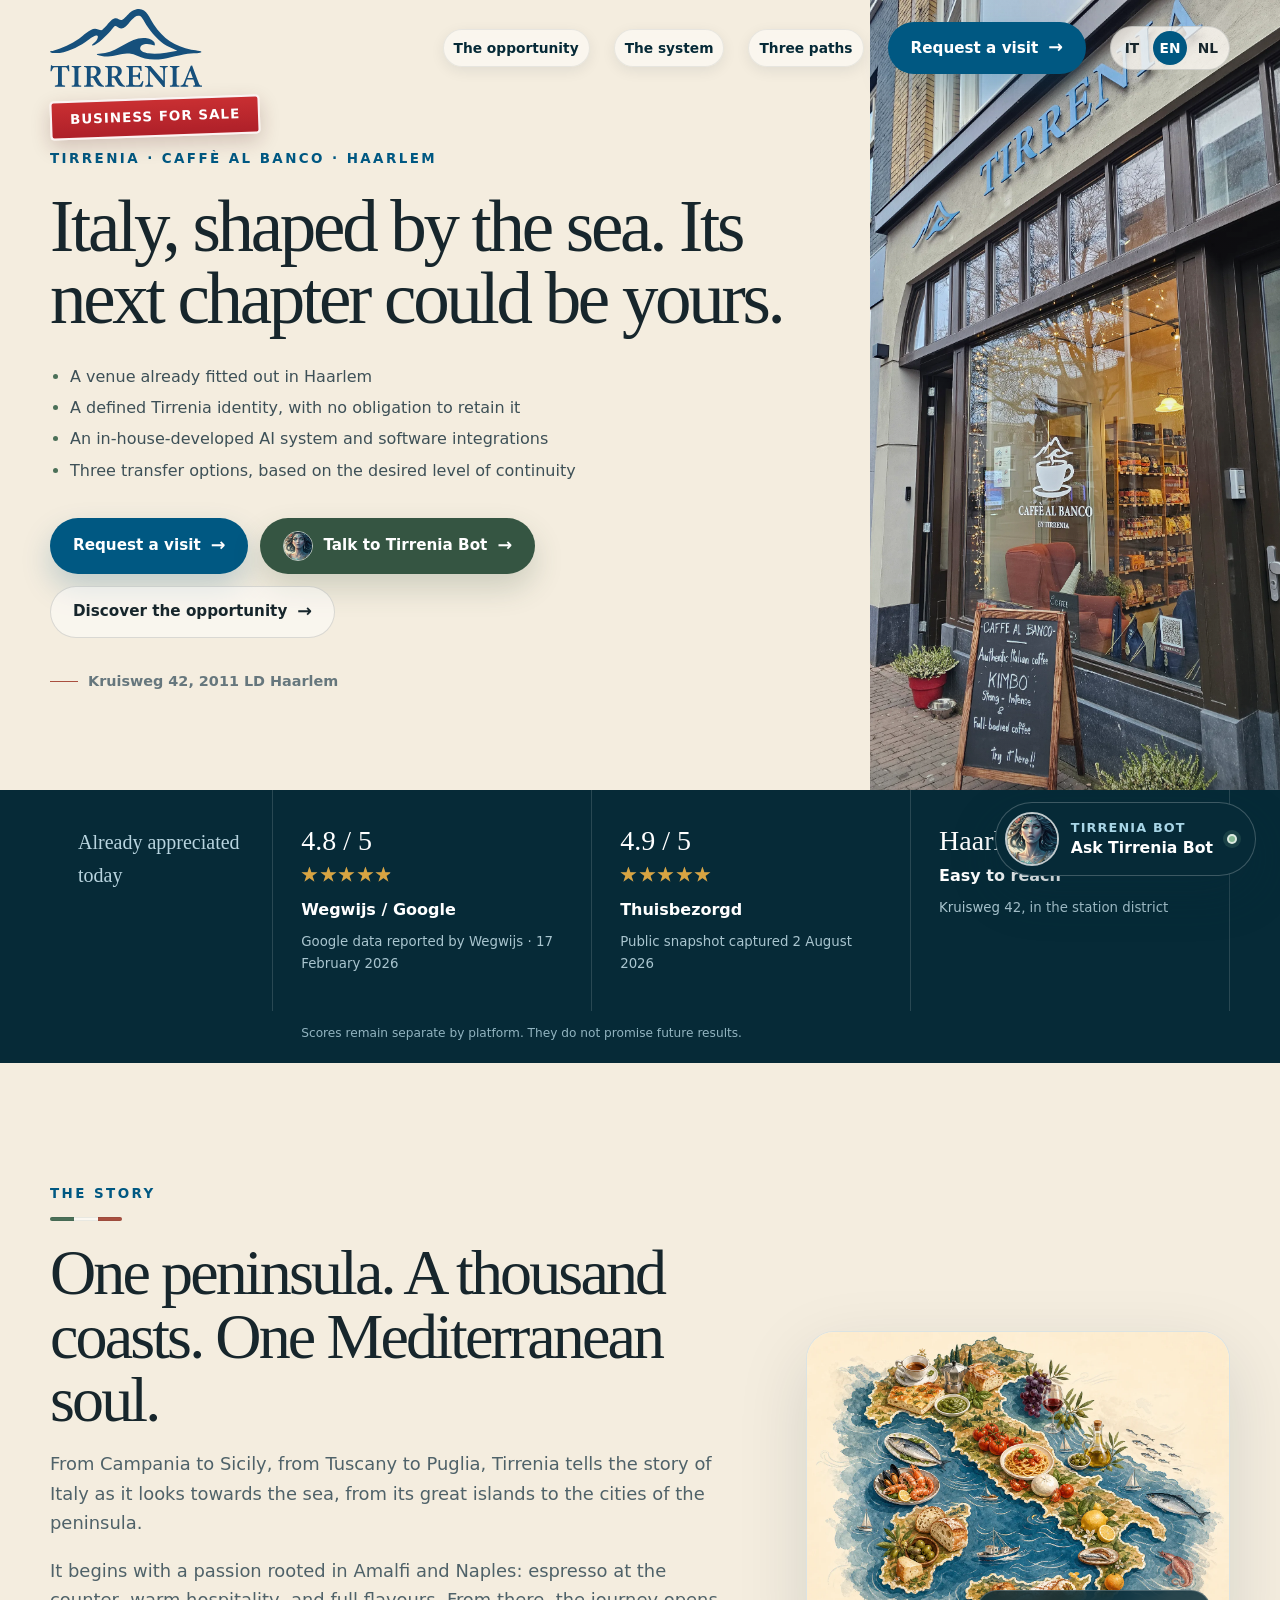
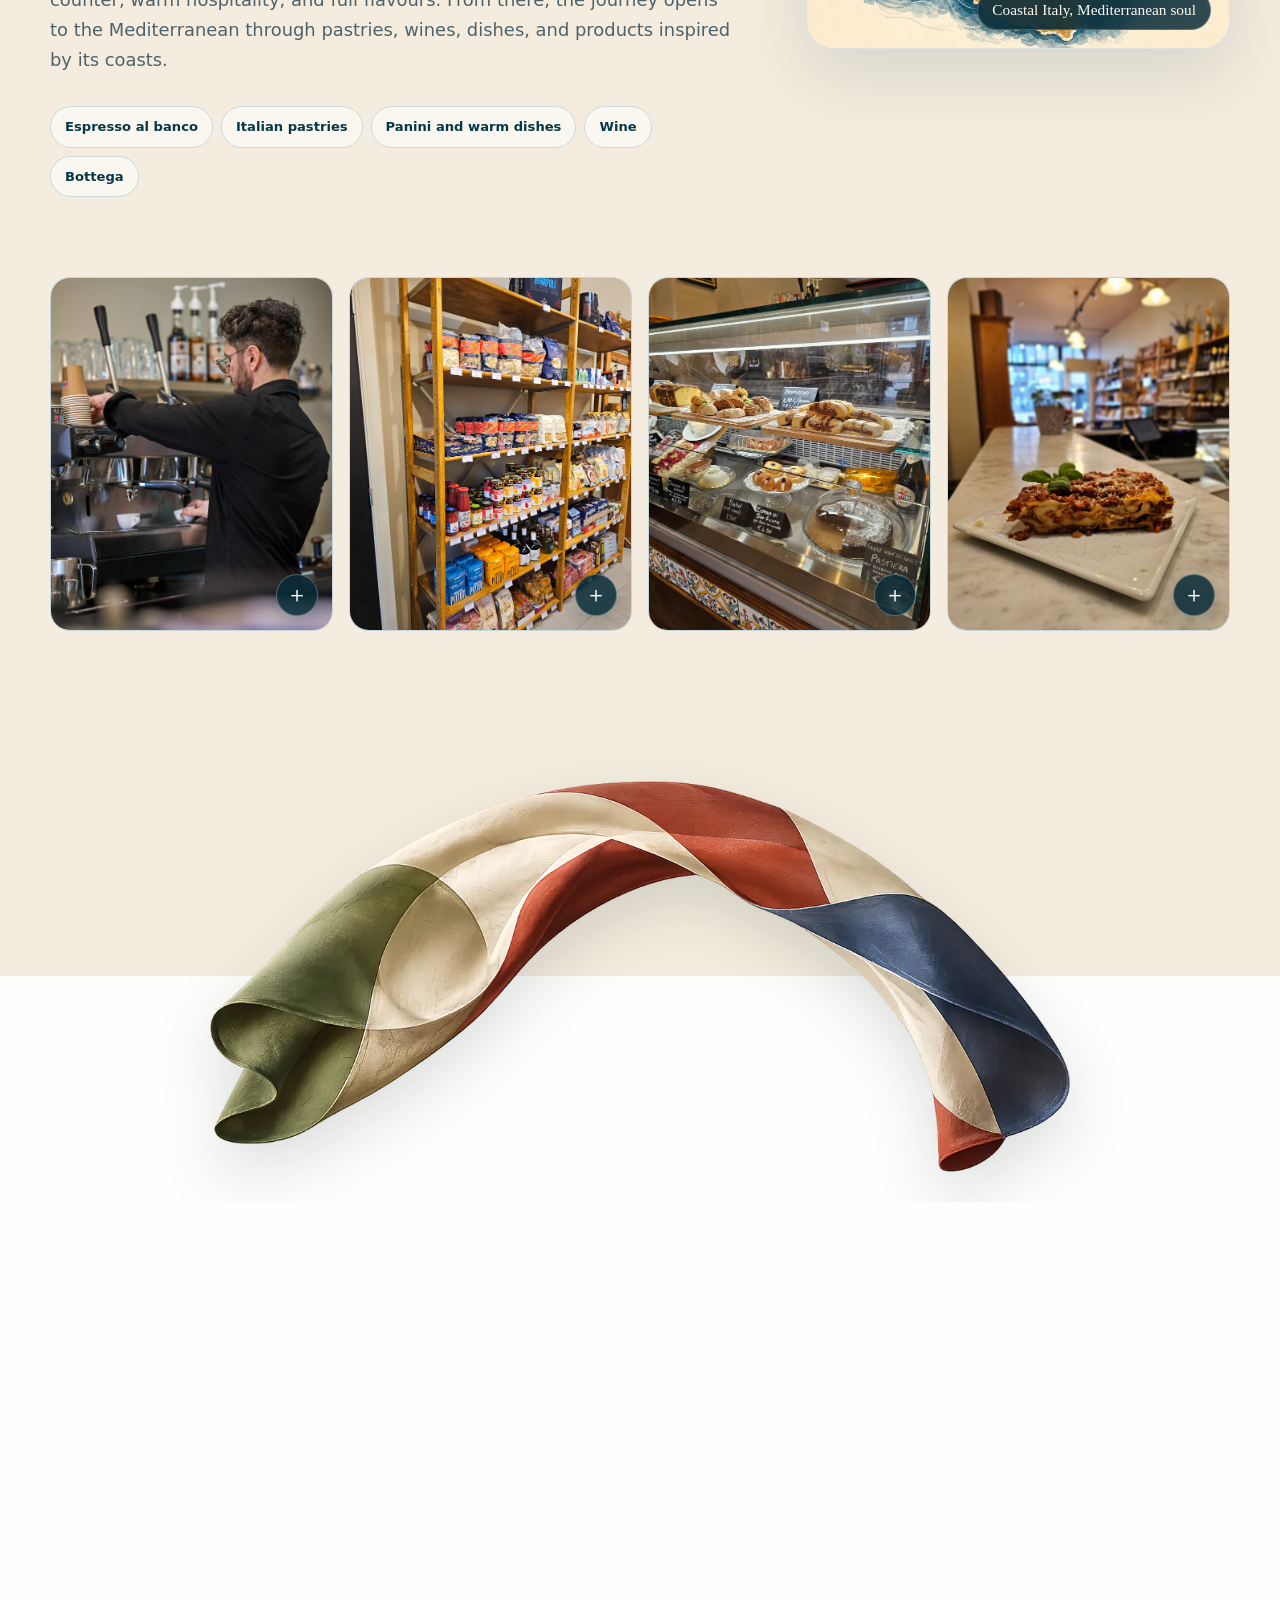
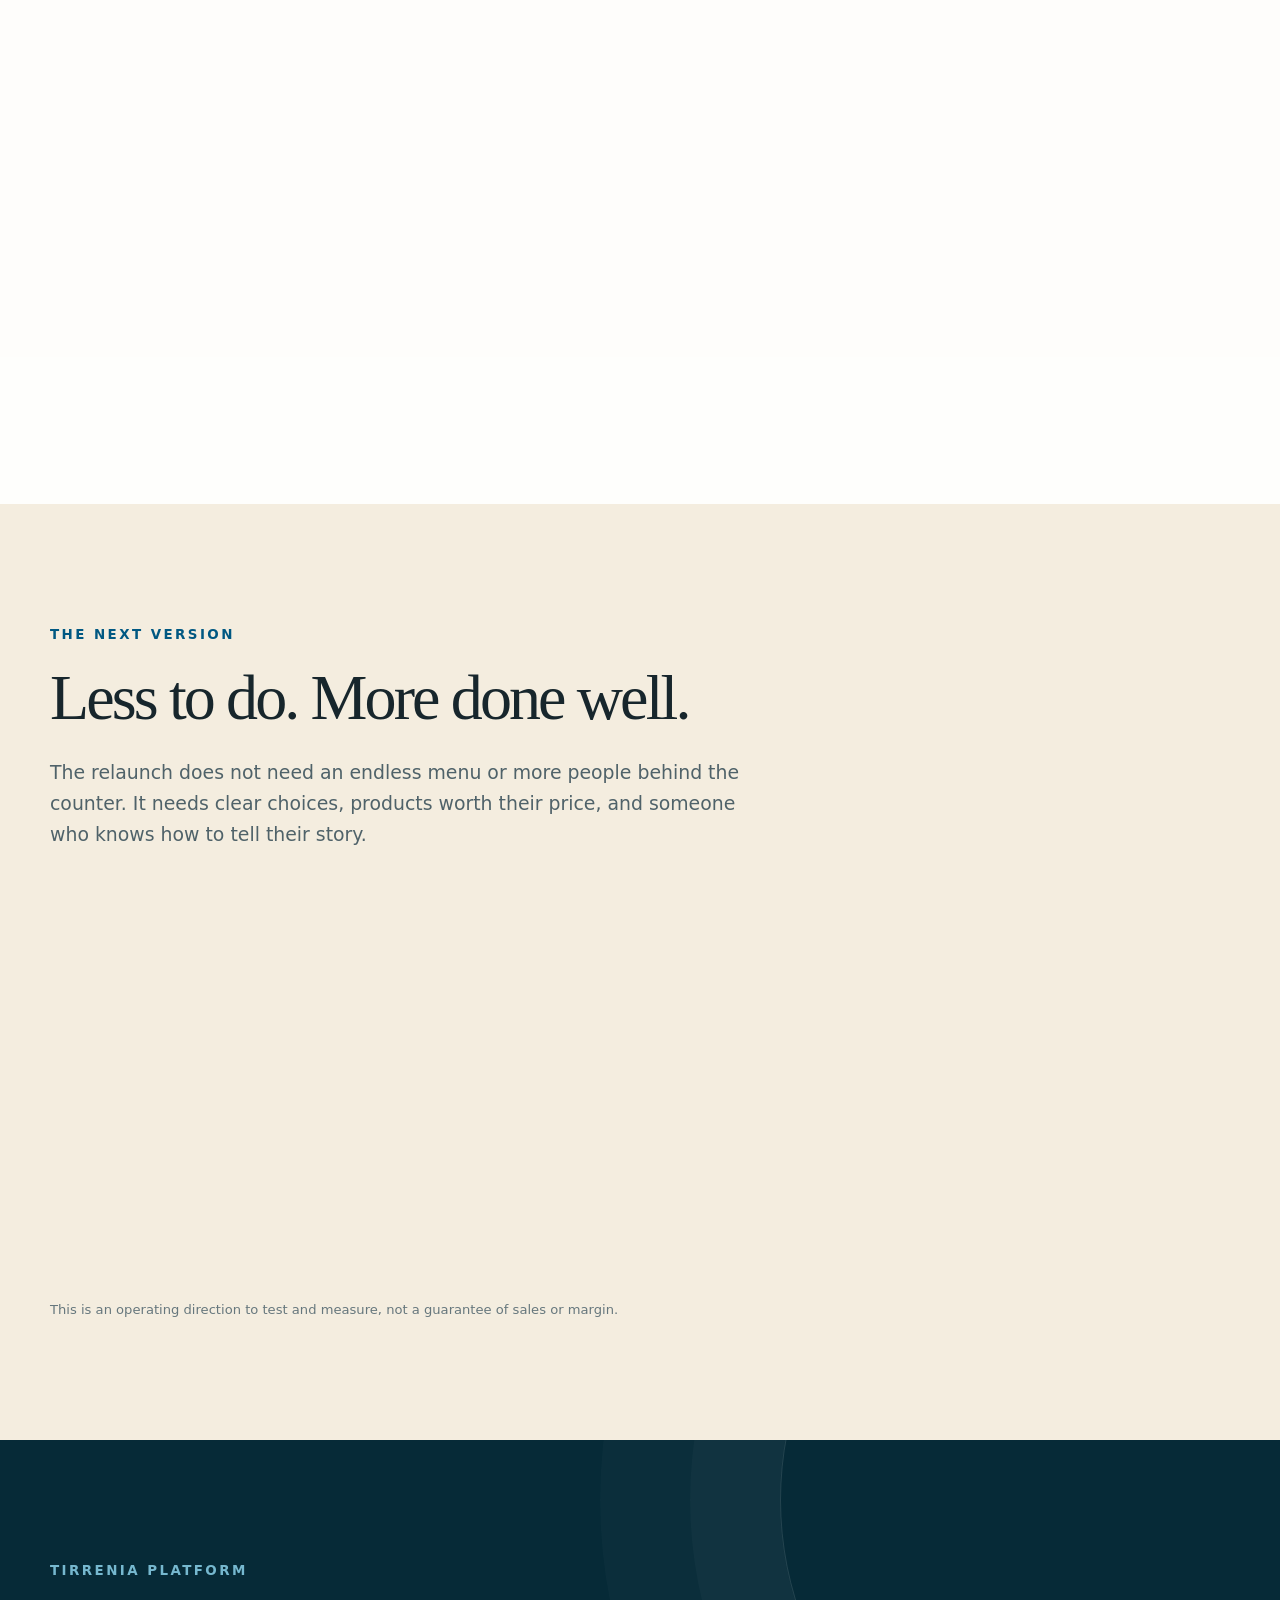
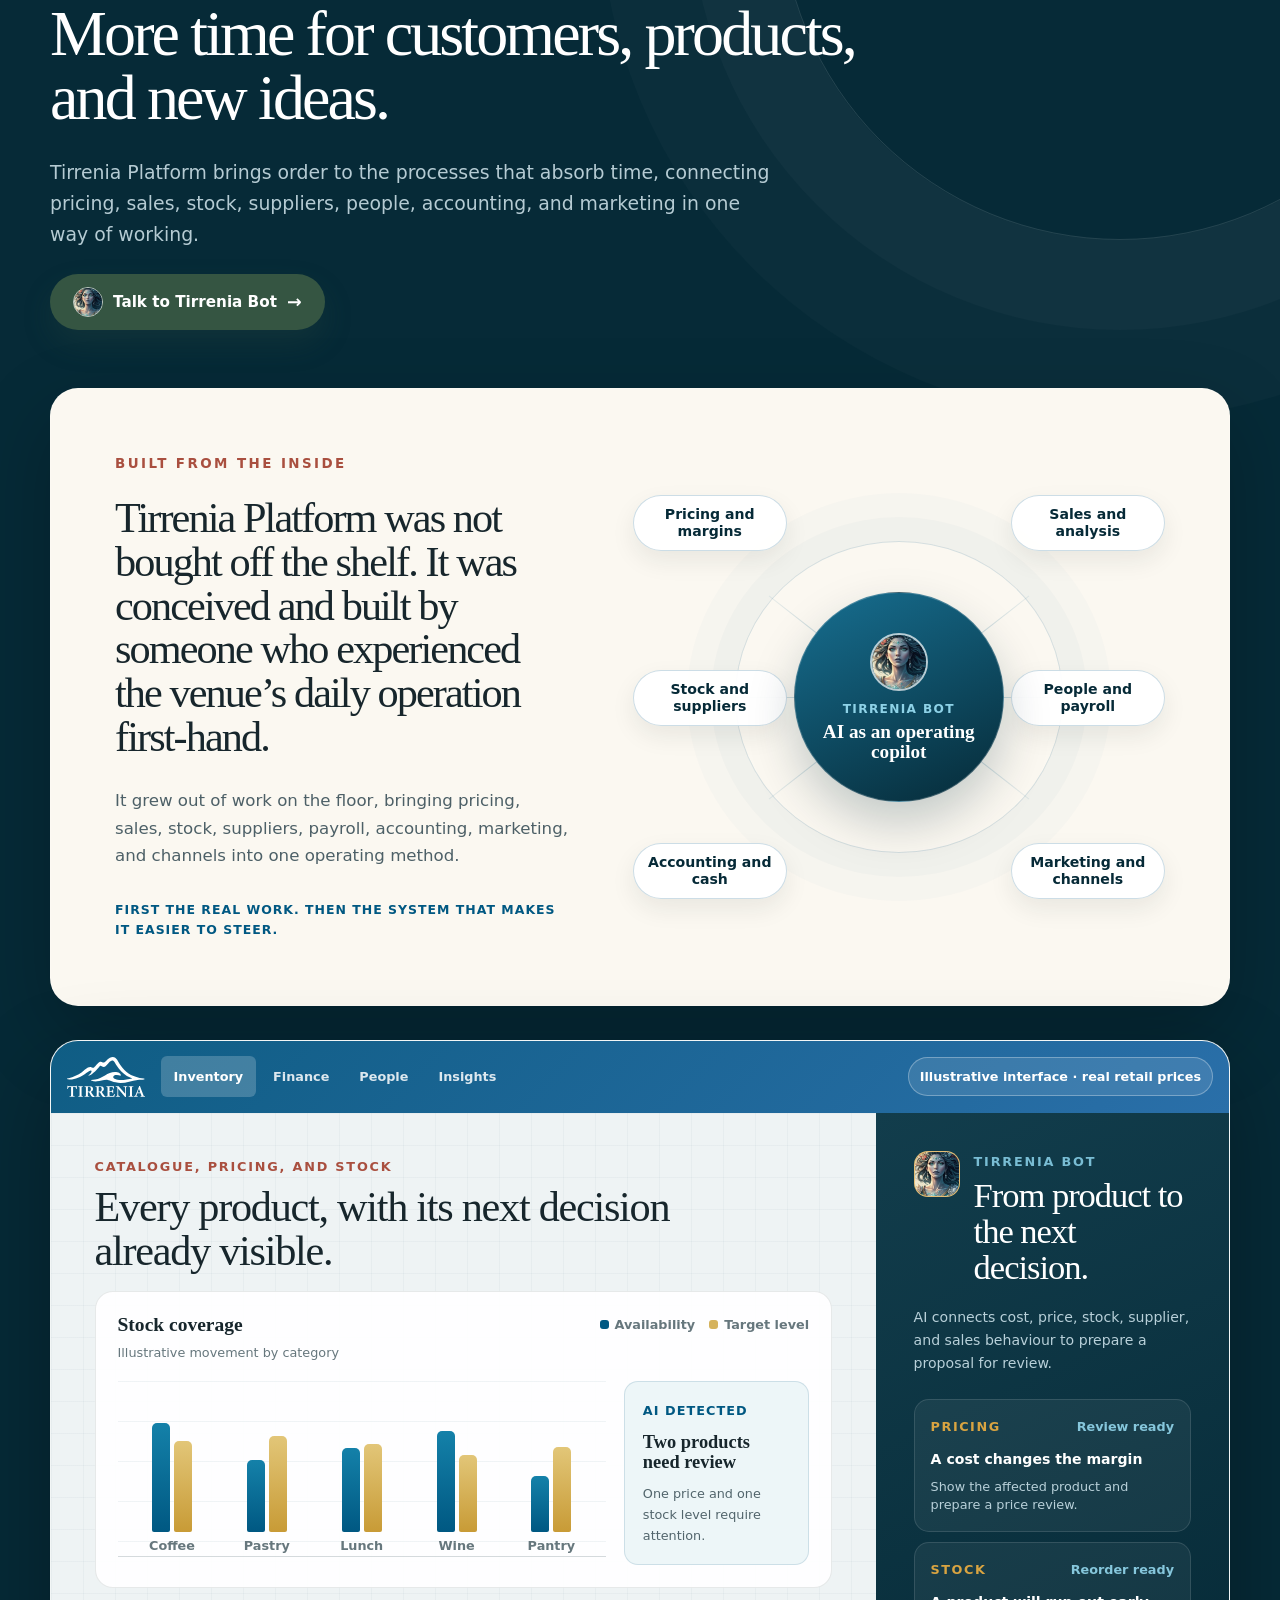
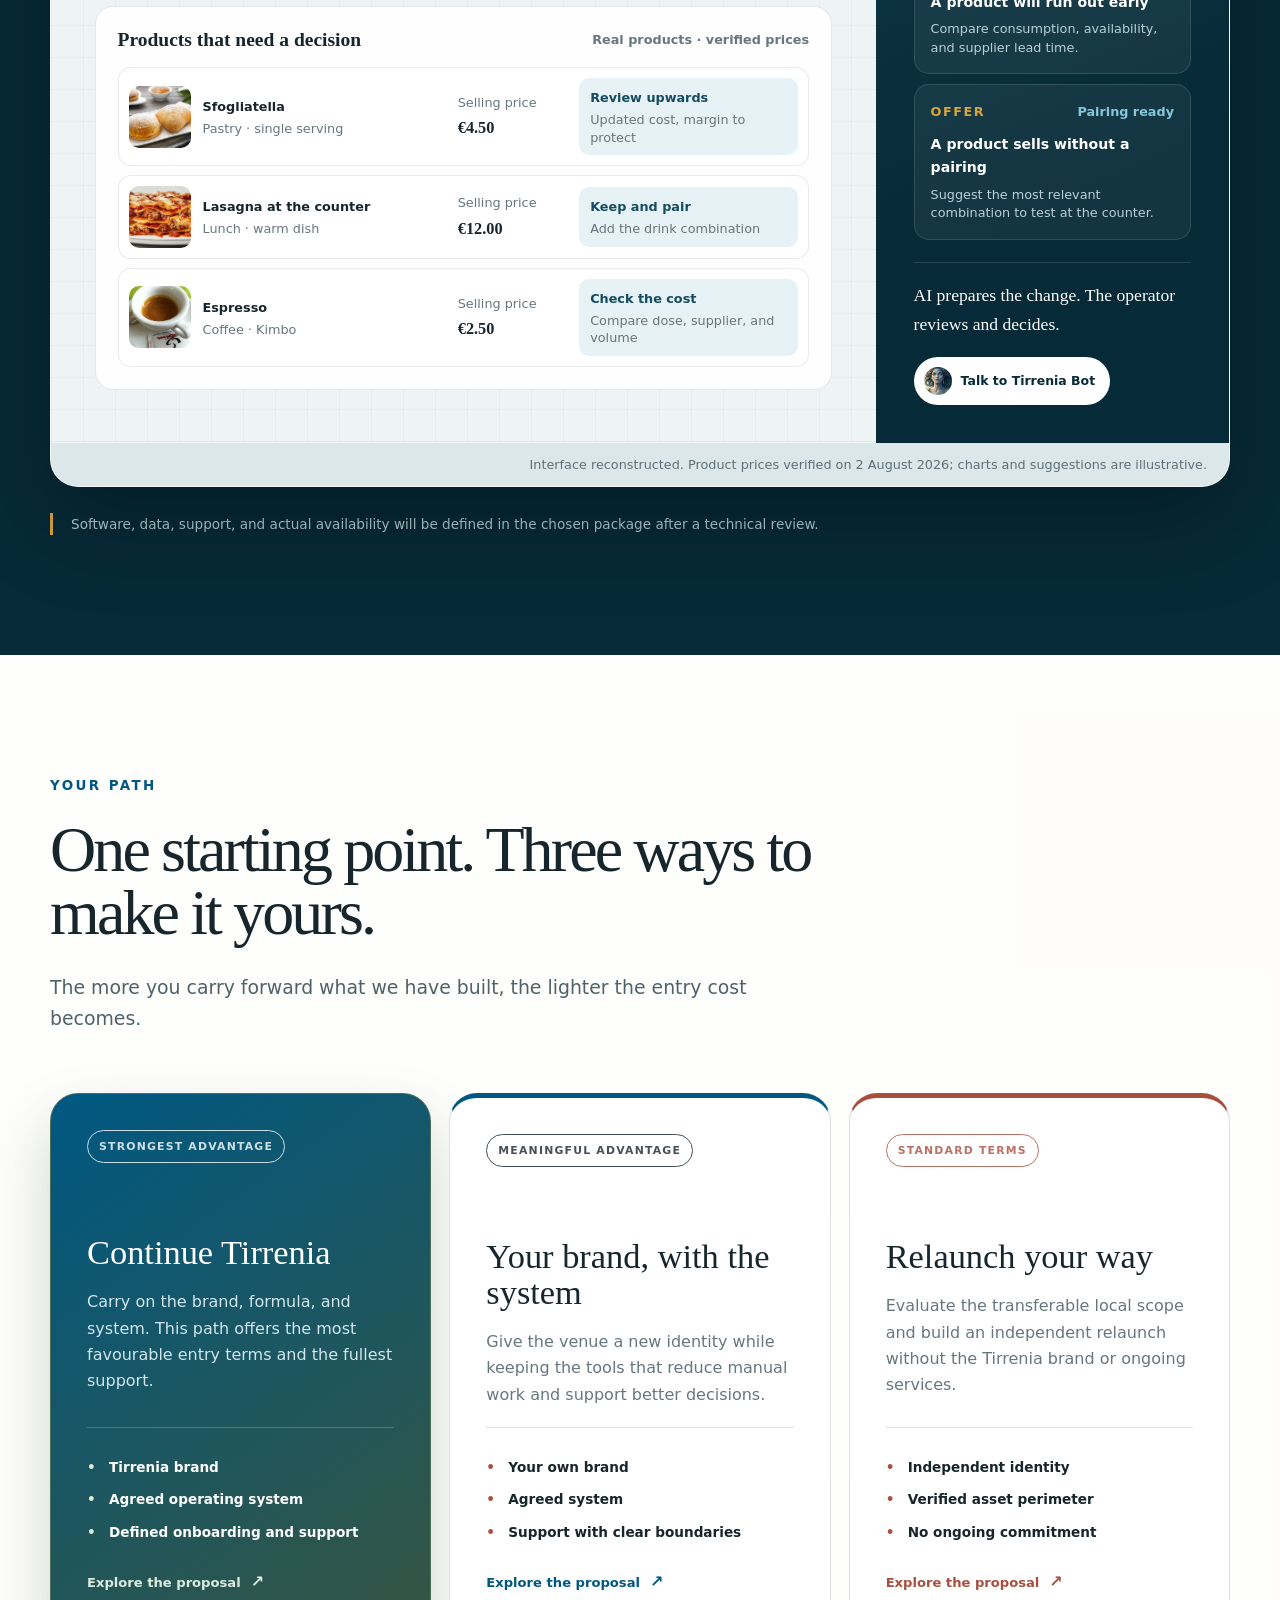
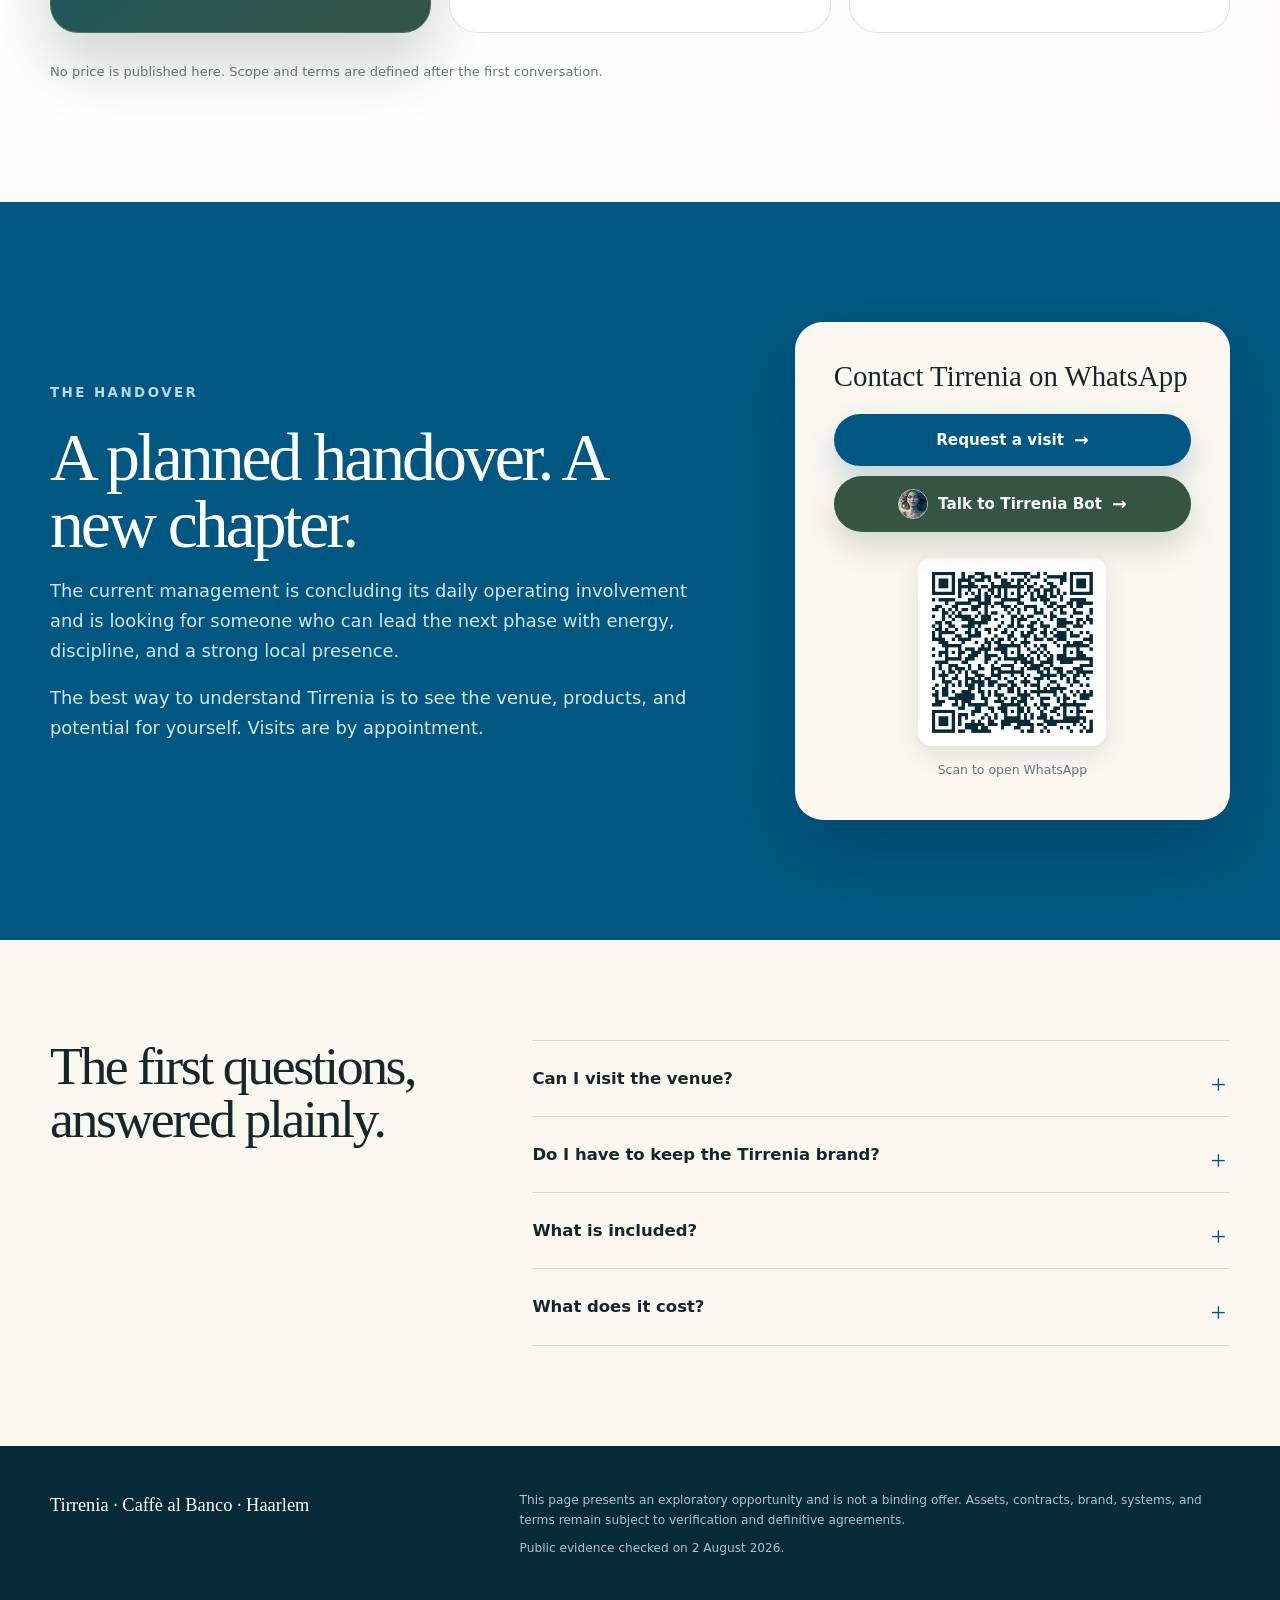
==== en/index.html @ 577c84ce "Publish Tirrenia Next" ====
<!DOCTYPE html>
<html lang="en" data-preview-mode="release" data-content-revision="2026-08-02.30">
  <head>
    <meta charset="utf-8">
    <meta name="viewport" content="width=device-width, initial-scale=1">
    <meta name="robots" content="noindex, nofollow, noarchive, nosnippet">
    <meta name="referrer" content="no-referrer">
    <meta name="theme-color" content="#f4eddf">
    <title>Tirrenia Haarlem | The next chapter</title>
    <meta name="description" content="A real Italian venue, a distinctive concept, and three ways to write Tirrenia’s next chapter in Haarlem.">
    <meta property="og:type" content="website">
    <meta property="og:title" content="Tirrenia Haarlem | The next chapter">
    <meta property="og:description" content="A real Italian venue, a distinctive concept, and three ways to write Tirrenia’s next chapter in Haarlem.">
    <meta property="og:url" content="https://next.tirrenia.eu/en/">
    <meta property="og:locale" content="en_GB">
    <link rel="canonical" href="https://next.tirrenia.eu/en/">
    <link rel="alternate" hreflang="it" href="https://next.tirrenia.eu/it/">
    <link rel="alternate" hreflang="en" href="https://next.tirrenia.eu/en/">
    <link rel="alternate" hreflang="nl" href="https://next.tirrenia.eu/nl/">
    <link rel="alternate" hreflang="x-default" href="https://next.tirrenia.eu/it/">
    <link rel="icon" href="/assets/favicon.svg" type="image/svg+xml">
    <link rel="stylesheet" href="/assets/styles.css">

  </head>
  <body>

    <a class="skip-link" href="#main-content">Skip to content</a>
    <header class="site-header">
      <div class="site-header__inner container">
        <a class="brand-link" href="/en/" aria-label="Tirrenia, Caffè al Banco">
          <img src="/assets/logo-tirrenia.svg" alt="Tirrenia" width="367" height="189">
        </a>
        <nav class="site-nav" aria-label="Tirrenia">
          <a href="#opportunity">The opportunity</a>
          <a href="#system">The system</a>
          <a href="#paths">Three paths</a>
          <a class="button button--primary" href="https://wa.me/31644164894?text=Hello%2C%20I%20saw%20Tirrenia%20Next.%20I%20would%20like%20to%20learn%20more%20and%20arrange%20a%20visit." target="_blank" rel="noopener noreferrer">Request a visit</a>
          <span class="language-switch" role="group" aria-label="Change language">
            <a href="/it/" lang="it" hreflang="it">IT</a><a href="/en/" lang="en" hreflang="en" aria-current="page">EN</a><a href="/nl/" lang="nl" hreflang="nl">NL</a>
          </span>
        </nav>
      </div>
    </header>
    <main id="main-content">

    <section id="opportunity" class="hero">
      <p class="hero-ribbon"><span>BUSINESS FOR SALE</span></p>
      <div class="hero__content">
        <div class="hero__copy" data-reveal>
          <p class="eyebrow">Tirrenia · Caffè al Banco · Haarlem</p>
          <h1>Italy, shaped by the sea. Its next chapter could be yours.</h1>
          <ul class="hero__points">
            <li>A venue already fitted out in Haarlem</li><li>A defined Tirrenia identity, with no obligation to retain it</li><li>An in-house-developed AI system and software integrations</li><li>Three transfer options, based on the desired level of continuity</li>
          </ul>
          <div class="hero__actions">
            <a class="button button--primary" href="https://wa.me/31644164894?text=Hello%2C%20I%20saw%20Tirrenia%20Next.%20I%20would%20like%20to%20learn%20more%20and%20arrange%20a%20visit." target="_blank" rel="noopener noreferrer">Request a visit</a>
            <button type="button" class="button button--bot" data-chat-open aria-haspopup="dialog" aria-controls="tirrenia-bot-dialog">
    <img src="/assets/tirrenia-bot-avatar.webp" alt="" width="32" height="32">
    <span>Talk to Tirrenia Bot</span>
  </button>
            <a class="button button--ghost" href="#story">Discover the opportunity</a>
          </div>
          <p class="hero__address">Kruisweg 42, 2011 LD Haarlem</p>
        </div>
      </div>
      <div class="hero__image">
        <img src="/assets/storefront.webp" alt="The real Tirrenia Caffè al Banco storefront in Haarlem" width="1350" height="1800" fetchpriority="high">
      </div>
    </section>

    <section class="proof" aria-label="Already appreciated today">
      <div class="proof__inner container">
        <div class="proof__label">Already appreciated today</div>

        <a class="proof-card" href="https://wegwijshaarlem.nl/cafes/tirrenia-caff-al-banco" target="_blank" rel="noopener noreferrer">
          <strong>4.8 / 5</strong>
          <div class="rating-stars" role="img" aria-label="Rating 4.8 out of 5" style="--rating-fill: 96%">
            <span class="rating-stars__base" aria-hidden="true">★★★★★</span>
            <span class="rating-stars__fill" aria-hidden="true">★★★★★</span>
          </div>
          <span>Wegwijs / Google</span>
          <small>Google data reported by Wegwijs · 17 February 2026</small>
        </a>
        <a class="proof-card" href="https://www.thuisbezorgd.nl/en/delivery/food/haarlem-oude-stad-2026" target="_blank" rel="noopener noreferrer">
          <strong>4.9 / 5</strong>
          <div class="rating-stars" role="img" aria-label="Rating 4.9 out of 5" style="--rating-fill: 98%">
            <span class="rating-stars__base" aria-hidden="true">★★★★★</span>
            <span class="rating-stars__fill" aria-hidden="true">★★★★★</span>
          </div>
          <span>Thuisbezorgd</span>
          <small>Public snapshot captured 2 August 2026</small>
        </a>
        <a class="proof-card" href="https://www.google.com/maps/search/?api=1&amp;query=Kruisweg+42%2C+2011+LD+Haarlem" target="_blank" rel="noopener noreferrer">
          <strong>Haarlem Station</strong>

          <span>Easy to reach</span>
          <small>Kruisweg 42, in the station district</small>
        </a>
        <p class="proof__disclaimer">Scores remain separate by platform. They do not promise future results.</p>
      </div>
    </section>

    <section id="story" class="section section--cream">
      <div class="container">
        <div class="identity__top">
          <div class="identity__copy" data-reveal>
            <p class="eyebrow">The story</p>
            <h2 class="section-title">One peninsula. A thousand coasts. One Mediterranean soul.</h2>
            <p>From Campania to Sicily, from Tuscany to Puglia, Tirrenia tells the story of Italy as it looks towards the sea, from its great islands to the cities of the peninsula.</p><p>It begins with a passion rooted in Amalfi and Naples: espresso at the counter, warm hospitality, and full flavours. From there, the journey opens to the Mediterranean through pastries, wines, dishes, and products inspired by its coasts.</p>
            <ul class="tag-list"><li>Espresso al banco</li><li>Italian pastries</li><li>Panini and warm dishes</li><li>Wine</li><li>Bottega</li></ul>
          </div>
          <figure class="italy-art" data-reveal>
            <img src="/assets/italy-coastal-products.webp" alt="Illustration of the Italian peninsula and islands with regional products arranged along the coasts" loading="lazy" width="1448" height="1086">
            <figcaption class="italy-art__label">Coastal Italy, Mediterranean soul</figcaption>
          </figure>
        </div>
        <section class="story-carousel" data-carousel aria-label="Real Tirrenia imagery" data-reveal>
          <div class="story-carousel__viewport" data-carousel-viewport tabindex="0">
            <div class="story-carousel__track" style="--slide-count: 4">
        <figure class="story-carousel__slide" data-carousel-slide role="group" aria-roledescription="slide" aria-label="1 / 4">
          <button class="story-carousel__open" type="button" data-carousel-open data-carousel-index="0" aria-label="Enlarge photo: Espresso being prepared at Tirrenia’s coffee machine">
            <img src="/assets/barista.webp" alt="Espresso being prepared at Tirrenia’s coffee machine" loading="lazy" width="1050" height="1400">
            <span class="story-carousel__zoom" aria-hidden="true">＋</span>
          </button>
        </figure>
        <figure class="story-carousel__slide" data-carousel-slide role="group" aria-roledescription="slide" aria-label="2 / 4">
          <button class="story-carousel__open" type="button" data-carousel-open data-carousel-index="1" aria-label="Enlarge photo: The real Tirrenia shop shelves filled with Italian products">
            <img src="/assets/shelves.webp" alt="The real Tirrenia shop shelves filled with Italian products" loading="lazy" width="1050" height="1400">
            <span class="story-carousel__zoom" aria-hidden="true">＋</span>
          </button>
        </figure>
        <figure class="story-carousel__slide" data-carousel-slide role="group" aria-roledescription="slide" aria-label="3 / 4">
          <button class="story-carousel__open" type="button" data-carousel-open data-carousel-index="2" aria-label="Enlarge photo: The real Italian pastry counter at Tirrenia">
            <img src="/assets/pastries.webp" alt="The real Italian pastry counter at Tirrenia" loading="lazy" width="1050" height="1400">
            <span class="story-carousel__zoom" aria-hidden="true">＋</span>
          </button>
        </figure>
        <figure class="story-carousel__slide" data-carousel-slide role="group" aria-roledescription="slide" aria-label="4 / 4">
          <button class="story-carousel__open" type="button" data-carousel-open data-carousel-index="3" aria-label="Enlarge photo: A real portion of lasagna served at Tirrenia">
            <img src="/assets/lasagna.webp" alt="A real portion of lasagna served at Tirrenia" loading="lazy" width="1050" height="1400">
            <span class="story-carousel__zoom" aria-hidden="true">＋</span>
          </button>
        </figure></div>
          </div>
          <div class="story-carousel__controls" data-carousel-controls hidden>
            <button class="story-carousel__arrow" type="button" data-carousel-previous aria-label="Previous photo">
              <span aria-hidden="true">←</span>
            </button>
            <div class="story-carousel__dots">
        <button class="story-carousel__dot" type="button" data-carousel-dot data-carousel-index="0" aria-label="Espresso being prepared at Tirrenia’s coffee machine" aria-current="true"></button>
        <button class="story-carousel__dot" type="button" data-carousel-dot data-carousel-index="1" aria-label="The real Tirrenia shop shelves filled with Italian products"></button>
        <button class="story-carousel__dot" type="button" data-carousel-dot data-carousel-index="2" aria-label="The real Italian pastry counter at Tirrenia"></button>
        <button class="story-carousel__dot" type="button" data-carousel-dot data-carousel-index="3" aria-label="A real portion of lasagna served at Tirrenia"></button></div>
            <button class="story-carousel__arrow" type="button" data-carousel-next aria-label="Next photo">
              <span aria-hidden="true">→</span>
            </button>
          </div>
          <p class="visually-hidden" data-carousel-status aria-live="polite">1 / 4</p>
          <dialog class="photo-lightbox" data-photo-dialog aria-labelledby="photo-lightbox-title">
            <div class="photo-lightbox__panel">
              <h2 class="visually-hidden" id="photo-lightbox-title">Real Tirrenia imagery</h2>
              <button class="photo-lightbox__close" type="button" data-photo-close aria-label="Close photo">
                <span aria-hidden="true">×</span>
              </button>
              <figure class="photo-lightbox__figure">
                <img data-photo-image src="/assets/barista.webp" alt="Espresso being prepared at Tirrenia’s coffee machine">
                <figcaption data-photo-caption>Espresso being prepared at Tirrenia’s coffee machine</figcaption>
              </figure>
              <div class="photo-lightbox__navigation">
                <button type="button" data-photo-previous aria-label="Previous photo">
                  <span aria-hidden="true">←</span>
                </button>
                <p data-photo-status aria-live="polite">1 / 4</p>
                <button type="button" data-photo-next aria-label="Next photo">
                  <span aria-hidden="true">→</span>
                </button>
              </div>
            </div>
          </dialog>
        </section>
      </div>
    </section>
    <figure class="cultural-bridge" data-reveal>
      <img src="/assets/italy-netherlands-ribbon.webp" alt="Fabric ribbon weaving Italian and Dutch colours into a bridge" loading="lazy" width="1200" height="528">
    </figure>

    <section id="ready" class="section section--white">
      <div class="ready-grid container">
        <div data-reveal>
          <p class="eyebrow">The starting point</p>
          <h2 class="section-title">You are not starting with an empty room.</h2>
          <p class="section-intro">The venue is already functional and organised. It has an identity, an offer, digital channels, supplier knowledge, and an operating foundation. What it needs is a fresh eye and a few focused improvements.</p>
          <ul class="fact-list"><li>A visible and distinctive concept</li><li>An existing fitted venue in Haarlem</li><li>Products, menu, and sales channels already in place</li><li>Operating know-how within an agreed transfer scope</li></ul>
        </div>
        <aside class="profile-panel" aria-labelledby="profile-title" data-reveal>
          <h3 id="profile-title">It could be the right project for</h3>

        <article class="profile-card">
          <h4>Someone who wants to be present</h4>
          <p>A person who enjoys the counter, knows the customers, and wants to build their own project every day.</p>
        </article>
        <article class="profile-card">
          <h4>An experienced hospitality company</h4>
          <p>A business looking for a distinctive Italian concept, an existing location, and a base it can develop.</p>
        </article>
          <p class="caveat">The final scope of the premises, assets, contracts, brand, and systems will be confirmed before any agreement.</p>
        </aside>
      </div>
    </section>

    <section id="growth" class="section section--cream">
      <div class="container">
        <p class="eyebrow">The next version</p>
        <h2 class="section-title">Less to do. More done well.</h2>
        <p class="section-intro">The relaunch does not need an endless menu or more people behind the counter. It needs clear choices, products worth their price, and someone who knows how to tell their story.</p>
        <div class="lever-grid">
        <article class="lever-card" data-reveal>
          <span class="lever-card__number">01</span>
          <h3>Prepare better</h3>
          <p>A tighter menu, batch preparation where quality allows, and generous dishes that earn their price.</p>
        </article>
        <article class="lever-card" data-reveal>
          <span class="lever-card__number">02</span>
          <h3>Sell with purpose</h3>
          <p>Explain the product, offer a good alternative, and suggest a pairing or dessert when it genuinely fits.</p>
        </article>
        <article class="lever-card" data-reveal>
          <span class="lever-card__number">03</span>
          <h3>Open when it matters</h3>
          <p>Focus hours and people on the moments that create value, without creating needless work.</p>
        </article></div>
        <p class="section-note">This is an operating direction to test and measure, not a guarantee of sales or margin.</p>
      </div>
    </section>

    <section id="system" class="section system-section">
      <div class="container">
        <div data-reveal>
          <p class="eyebrow">Tirrenia Platform</p>
          <h2 class="section-title">More time for customers, products, and new ideas.</h2>
          <p class="section-intro">Tirrenia Platform brings order to the processes that absorb time, connecting pricing, sales, stock, suppliers, people, accounting, and marketing in one way of working.</p>
          <div class="system-section__chat"><button type="button" class="button button--bot" data-chat-open aria-haspopup="dialog" aria-controls="tirrenia-bot-dialog">
    <img src="/assets/tirrenia-bot-avatar.webp" alt="" width="32" height="32">
    <span>Talk to Tirrenia Bot</span>
  </button></div>
        </div>
        <div class="creator-story" data-reveal>
          <div class="creator-story__copy">
            <div class="creator-story__text">
              <p class="eyebrow">Built from the inside</p>
              <blockquote>Tirrenia Platform was not bought off the shelf. It was conceived and built by someone who experienced the venue’s daily operation first-hand.</blockquote>
              <p>It grew out of work on the floor, bringing pricing, sales, stock, suppliers, payroll, accounting, marketing, and channels into one operating method.</p>
              <small>First the real work. Then the system that makes it easier to steer.</small>
            </div>
            <div class="creator-ecosystem" data-creator-ecosystem role="group" aria-label="Tirrenia Bot connects six operating areas of the platform from the centre">
              <div class="creator-ecosystem__orbit" aria-hidden="true"><i class="creator-ecosystem__spoke creator-ecosystem__spoke--1"></i><i class="creator-ecosystem__spoke creator-ecosystem__spoke--2"></i><i class="creator-ecosystem__spoke creator-ecosystem__spoke--3"></i><i class="creator-ecosystem__spoke creator-ecosystem__spoke--4"></i><i class="creator-ecosystem__spoke creator-ecosystem__spoke--5"></i><i class="creator-ecosystem__spoke creator-ecosystem__spoke--6"></i></div>
              <button type="button" class="creator-ecosystem__centre" data-chat-open aria-haspopup="dialog" aria-controls="tirrenia-bot-dialog" aria-label="Talk to Tirrenia Bot">
                <img src="/assets/tirrenia-bot-avatar.webp" alt="" width="68" height="68">
                <small>Tirrenia Bot</small>
                <strong>AI as an operating copilot</strong>
              </button>

        <span class="creator-ecosystem__node creator-ecosystem__node--1" data-creator-ecosystem-node>
          Pricing and margins
        </span>
        <span class="creator-ecosystem__node creator-ecosystem__node--2" data-creator-ecosystem-node>
          Sales and analysis
        </span>
        <span class="creator-ecosystem__node creator-ecosystem__node--3" data-creator-ecosystem-node>
          Stock and suppliers
        </span>
        <span class="creator-ecosystem__node creator-ecosystem__node--4" data-creator-ecosystem-node>
          People and payroll
        </span>
        <span class="creator-ecosystem__node creator-ecosystem__node--5" data-creator-ecosystem-node>
          Accounting and cash
        </span>
        <span class="creator-ecosystem__node creator-ecosystem__node--6" data-creator-ecosystem-node>
          Marketing and channels
        </span>
            </div>
          </div>
        </div>
        <div class="platform-mockup" data-platform-mockup data-reveal>
          <div class="platform-mockup__bar">
            <span class="platform-brand">
              <img src="/assets/logo-tirrenia.svg" alt="Tirrenia" width="144" height="64">
              <span class="visually-hidden">Tirrenia Platform</span>
            </span>
            <div class="platform-tabs" role="tablist" aria-label="Tirrenia Platform">

        <button
          class="platform-tab"
          id="platform-tab-inventory"
          type="button"
          role="tab"
          aria-selected="true"
          aria-controls="platform-panel-inventory"
          data-platform-tab="inventory"
        >Inventory</button>
        <button
          class="platform-tab"
          id="platform-tab-finance"
          type="button"
          role="tab"
          aria-selected="false"
          aria-controls="platform-panel-finance"
          data-platform-tab="finance" tabindex="-1"
        >Finance</button>
        <button
          class="platform-tab"
          id="platform-tab-people"
          type="button"
          role="tab"
          aria-selected="false"
          aria-controls="platform-panel-people"
          data-platform-tab="people" tabindex="-1"
        >People</button>
        <button
          class="platform-tab"
          id="platform-tab-insights"
          type="button"
          role="tab"
          aria-selected="false"
          aria-controls="platform-panel-insights"
          data-platform-tab="insights" tabindex="-1"
        >Insights</button>
            </div>
            <span class="platform-mockup__badge">Illustrative interface · real retail prices</span>
          </div>

        <div
          class="platform-mockup__body"
          id="platform-panel-inventory"
          role="tabpanel"
          aria-labelledby="platform-tab-inventory"
          data-platform-panel="inventory"
        >
          <section class="platform-workspace">
            <p class="platform-kicker">Catalogue, pricing, and stock</p>
            <h3>Every product, with its next decision already visible.</h3>

    <section class="platform-visual" data-platform-chart aria-label="Stock coverage">
      <div class="platform-visual__header">
        <div>
          <h4>Stock coverage</h4>
          <p>Illustrative movement by category</p>
        </div>
        <div class="platform-chart__legend" aria-hidden="true">
          <span><i class="platform-chart__key platform-chart__key--primary"></i>Availability</span>
          <span><i class="platform-chart__key platform-chart__key--compare"></i>Target level</span>
        </div>
      </div>
      <div class="platform-visual__body">
        <div class="platform-chart" role="img" aria-label="Illustrative chart comparing stock availability with target levels">

        <div class="platform-chart__group">
          <div class="platform-chart__pair" aria-hidden="true">
            <span class="platform-chart__bar platform-chart__bar--primary" style="--bar-height: 82%"></span>
            <span class="platform-chart__bar platform-chart__bar--compare" style="--bar-height: 68%"></span>
          </div>
          <small>Coffee</small>
        </div>
        <div class="platform-chart__group">
          <div class="platform-chart__pair" aria-hidden="true">
            <span class="platform-chart__bar platform-chart__bar--primary" style="--bar-height: 54%"></span>
            <span class="platform-chart__bar platform-chart__bar--compare" style="--bar-height: 72%"></span>
          </div>
          <small>Pastry</small>
        </div>
        <div class="platform-chart__group">
          <div class="platform-chart__pair" aria-hidden="true">
            <span class="platform-chart__bar platform-chart__bar--primary" style="--bar-height: 63%"></span>
            <span class="platform-chart__bar platform-chart__bar--compare" style="--bar-height: 66%"></span>
          </div>
          <small>Lunch</small>
        </div>
        <div class="platform-chart__group">
          <div class="platform-chart__pair" aria-hidden="true">
            <span class="platform-chart__bar platform-chart__bar--primary" style="--bar-height: 76%"></span>
            <span class="platform-chart__bar platform-chart__bar--compare" style="--bar-height: 58%"></span>
          </div>
          <small>Wine</small>
        </div>
        <div class="platform-chart__group">
          <div class="platform-chart__pair" aria-hidden="true">
            <span class="platform-chart__bar platform-chart__bar--primary" style="--bar-height: 42%"></span>
            <span class="platform-chart__bar platform-chart__bar--compare" style="--bar-height: 64%"></span>
          </div>
          <small>Pantry</small>
        </div>
        </div>
        <aside class="platform-visual__insight" aria-label="AI detected: Two products need review">
          <small>AI detected</small>
          <strong>Two products need review</strong>
          <p>One price and one stock level require attention.</p>
        </aside>
      </div>
    </section>
    <section class="platform-products" aria-label="Products that need a decision">
      <div class="platform-products__header">
        <h4>Products that need a decision</h4>
        <span>Real products · verified prices</span>
      </div>
      <div class="platform-products__list">
        <article class="platform-product" data-platform-product>
          <img src="/assets/product-sfogliatella.webp" alt="Sfogliatella" loading="lazy" width="160" height="160">
          <div class="platform-product__identity">
            <strong>Sfogliatella</strong>
            <span>Pastry · single serving</span>
          </div>
          <div class="platform-product__price">
            <small>Selling price</small>
            <strong>€4.50</strong>
          </div>
          <div class="platform-product__suggestion">
            <strong>Review upwards</strong>
            <span>Updated cost, margin to protect</span>
          </div>
        </article>
        <article class="platform-product" data-platform-product>
          <img src="/assets/product-lasagna.webp" alt="Lasagna at the counter" loading="lazy" width="160" height="160">
          <div class="platform-product__identity">
            <strong>Lasagna at the counter</strong>
            <span>Lunch · warm dish</span>
          </div>
          <div class="platform-product__price">
            <small>Selling price</small>
            <strong>€12.00</strong>
          </div>
          <div class="platform-product__suggestion">
            <strong>Keep and pair</strong>
            <span>Add the drink combination</span>
          </div>
        </article>
        <article class="platform-product" data-platform-product>
          <img src="/assets/product-espresso.webp" alt="Espresso" loading="lazy" width="160" height="160">
          <div class="platform-product__identity">
            <strong>Espresso</strong>
            <span>Coffee · Kimbo</span>
          </div>
          <div class="platform-product__price">
            <small>Selling price</small>
            <strong>€2.50</strong>
          </div>
          <div class="platform-product__suggestion">
            <strong>Check the cost</strong>
            <span>Compare dose, supplier, and volume</span>
          </div>
        </article></div>
    </section>
          </section>
          <aside class="ai-sidebar" aria-label="From product to the next decision.">
            <div class="ai-sidebar__heading">
              <span class="ai-sidebar__mark" aria-hidden="true">
                <img src="/assets/tirrenia-bot-avatar.webp" alt="" width="46" height="46">
              </span>
              <div>
                <p>Tirrenia Bot</p>
                <h3>From product to the next decision.</h3>
              </div>
            </div>
            <p class="ai-sidebar__intro">AI connects cost, price, stock, supplier, and sales behaviour to prepare a proposal for review.</p>
            <div class="ai-problems">
            <article class="ai-problem" data-ai-problem>
              <div class="ai-problem__top">
                <span>Pricing</span>
                <small>Review ready</small>
              </div>
              <strong>A cost changes the margin</strong>
              <p>Show the affected product and prepare a price review.</p>
            </article>
            <article class="ai-problem" data-ai-problem>
              <div class="ai-problem__top">
                <span>Stock</span>
                <small>Reorder ready</small>
              </div>
              <strong>A product will run out early</strong>
              <p>Compare consumption, availability, and supplier lead time.</p>
            </article>
            <article class="ai-problem" data-ai-problem>
              <div class="ai-problem__top">
                <span>Offer</span>
                <small>Pairing ready</small>
              </div>
              <strong>A product sells without a pairing</strong>
              <p>Suggest the most relevant combination to test at the counter.</p>
            </article></div>
            <p class="ai-sidebar__footer">AI prepares the change. The operator reviews and decides.</p>
            <button type="button" class="ai-sidebar__chat" data-chat-open aria-haspopup="dialog" aria-controls="tirrenia-bot-dialog">
    <img src="/assets/tirrenia-bot-avatar.webp" alt="" width="32" height="32">
    <span>Talk to Tirrenia Bot</span>
  </button>
          </aside>
        </div>
        <div
          class="platform-mockup__body"
          id="platform-panel-finance"
          role="tabpanel"
          aria-labelledby="platform-tab-finance"
          data-platform-panel="finance" hidden
        >
          <section class="platform-workspace">
            <p class="platform-kicker">Operating centre</p>
            <h3>Budget and decisions in one place</h3>
            <div class="platform-summaries">
            <article class="platform-summary platform-summary--good">
              <small>Period budget</small>
              <strong>Under control</strong>
              <span>Variances are visible</span>
            </article>
            <article class="platform-summary platform-summary--warm">
              <small>Supplies</small>
              <strong>Needs attention</strong>
              <span>Comparison ready</span>
            </article>
            <article class="platform-summary platform-summary--alert">
              <small>Pricing</small>
              <strong>Review needed</strong>
              <span>Margin to protect</span>
            </article></div>
    <section class="platform-visual" data-platform-chart aria-label="Operating budget">
      <div class="platform-visual__header">
        <div>
          <h4>Operating budget</h4>
          <p>Illustrative plan and movement</p>
        </div>
        <div class="platform-chart__legend" aria-hidden="true">
          <span><i class="platform-chart__key platform-chart__key--primary"></i>Movement</span>
          <span><i class="platform-chart__key platform-chart__key--compare"></i>Plan</span>
        </div>
      </div>
      <div class="platform-visual__body">
        <div class="platform-chart" role="img" aria-label="Illustrative chart comparing movement and plan by cost category">

        <div class="platform-chart__group">
          <div class="platform-chart__pair" aria-hidden="true">
            <span class="platform-chart__bar platform-chart__bar--primary" style="--bar-height: 76%"></span>
            <span class="platform-chart__bar platform-chart__bar--compare" style="--bar-height: 64%"></span>
          </div>
          <small>Goods</small>
        </div>
        <div class="platform-chart__group">
          <div class="platform-chart__pair" aria-hidden="true">
            <span class="platform-chart__bar platform-chart__bar--primary" style="--bar-height: 58%"></span>
            <span class="platform-chart__bar platform-chart__bar--compare" style="--bar-height: 62%"></span>
          </div>
          <small>People</small>
        </div>
        <div class="platform-chart__group">
          <div class="platform-chart__pair" aria-hidden="true">
            <span class="platform-chart__bar platform-chart__bar--primary" style="--bar-height: 66%"></span>
            <span class="platform-chart__bar platform-chart__bar--compare" style="--bar-height: 66%"></span>
          </div>
          <small>Venue</small>
        </div>
        <div class="platform-chart__group">
          <div class="platform-chart__pair" aria-hidden="true">
            <span class="platform-chart__bar platform-chart__bar--primary" style="--bar-height: 48%"></span>
            <span class="platform-chart__bar platform-chart__bar--compare" style="--bar-height: 42%"></span>
          </div>
          <small>Channels</small>
        </div>
        <div class="platform-chart__group">
          <div class="platform-chart__pair" aria-hidden="true">
            <span class="platform-chart__bar platform-chart__bar--primary" style="--bar-height: 35%"></span>
            <span class="platform-chart__bar platform-chart__bar--compare" style="--bar-height: 48%"></span>
          </div>
          <small>Other</small>
        </div>
        </div>
        <aside class="platform-visual__insight" aria-label="AI detected: One category above plan">
          <small>AI detected</small>
          <strong>One category above plan</strong>
          <p>The items behind the variance are already grouped.</p>
        </aside>
      </div>
    </section>
          </section>
          <aside class="ai-sidebar" aria-label="From a problem to the next move.">
            <div class="ai-sidebar__heading">
              <span class="ai-sidebar__mark" aria-hidden="true">
                <img src="/assets/tirrenia-bot-avatar.webp" alt="" width="46" height="46">
              </span>
              <div>
                <p>Tirrenia Bot</p>
                <h3>From a problem to the next move.</h3>
              </div>
            </div>
            <p class="ai-sidebar__intro">AI connects costs, pricing, supplies, and budget, then prepares a proposal to review.</p>
            <div class="ai-problems">
            <article class="ai-problem" data-ai-problem>
              <div class="ai-problem__top">
                <span>Pricing</span>
                <small>Proposal ready</small>
              </div>
              <strong>A cost has changed</strong>
              <p>Recalculate the price, protect the margin, and show what needs checking.</p>
            </article>
            <article class="ai-problem" data-ai-problem>
              <div class="ai-problem__top">
                <span>Supplies</span>
                <small>Comparison ready</small>
              </div>
              <strong>Stock is falling sooner than expected</strong>
              <p>Compare demand, lead times, and supplier alternatives.</p>
            </article>
            <article class="ai-problem" data-ai-problem>
              <div class="ai-problem__top">
                <span>Budget</span>
                <small>Analysis ready</small>
              </div>
              <strong>A category is above plan</strong>
              <p>Find the items behind the variance and prepare the options.</p>
            </article></div>
            <p class="ai-sidebar__footer">AI prepares. The operator decides.</p>
            <button type="button" class="ai-sidebar__chat" data-chat-open aria-haspopup="dialog" aria-controls="tirrenia-bot-dialog">
    <img src="/assets/tirrenia-bot-avatar.webp" alt="" width="32" height="32">
    <span>Talk to Tirrenia Bot</span>
  </button>
          </aside>
        </div>
        <div
          class="platform-mockup__body"
          id="platform-panel-people"
          role="tabpanel"
          aria-labelledby="platform-tab-people"
          data-platform-panel="people" hidden
        >
          <section class="platform-workspace">
            <p class="platform-kicker">People and shifts</p>
            <h3>Put people where they create value.</h3>
            <div class="platform-summaries">
            <article class="platform-summary platform-summary--good">
              <small>Shift coverage</small>
              <strong>Needs balance</strong>
              <span>Presence at peaks</span>
            </article>
            <article class="platform-summary platform-summary--warm">
              <small>Labour hours</small>
              <strong>Worth watching</strong>
              <span>Useful and quiet hours</span>
            </article>
            <article class="platform-summary platform-summary--alert">
              <small>Skills</small>
              <strong>Strengthen</strong>
              <span>Product and language</span>
            </article></div>
        <div class="platform-attention">
          <h4>What needs attention</h4>
          <ul>
            <li>
              <span>A peak requires two tasks at once</span>
              <strong>Review coverage</strong>
            </li>
            <li>
              <span>Two people overlap in a quiet period</span>
              <strong>Reduce complexity</strong>
            </li>
            <li>
              <span>Some products are not well known at the counter</span>
              <strong>Prepare training</strong>
            </li></ul>
        </div>
          </section>
          <aside class="ai-sidebar" aria-label="Smarter shifts. More useful work.">
            <div class="ai-sidebar__heading">
              <span class="ai-sidebar__mark" aria-hidden="true">
                <img src="/assets/tirrenia-bot-avatar.webp" alt="" width="46" height="46">
              </span>
              <div>
                <p>Tirrenia Bot</p>
                <h3>Smarter shifts. More useful work.</h3>
              </div>
            </div>
            <p class="ai-sidebar__intro">AI compares workload, skills, and labour hours to prepare more sensible coverage.</p>
            <div class="ai-problems">
            <article class="ai-problem" data-ai-problem>
              <div class="ai-problem__top">
                <span>Shifts</span>
                <small>Coverage ready</small>
              </div>
              <strong>A peak has too little coverage</strong>
              <p>Compare simultaneous tasks and propose the smallest useful support window.</p>
            </article>
            <article class="ai-problem" data-ai-problem>
              <div class="ai-problem__top">
                <span>Hours</span>
                <small>Schedule reviewed</small>
              </div>
              <strong>Two people are present when demand is low</strong>
              <p>Highlight the overlap and prepare a simpler alternative.</p>
            </article>
            <article class="ai-problem" data-ai-problem>
              <div class="ai-problem__top">
                <span>Training</span>
                <small>Guide ready</small>
              </div>
              <strong>A product is poorly explained</strong>
              <p>Create a short card with its story, flavour, and best pairing.</p>
            </article></div>
            <p class="ai-sidebar__footer">AI organises the signals. People make the difference.</p>
            <button type="button" class="ai-sidebar__chat" data-chat-open aria-haspopup="dialog" aria-controls="tirrenia-bot-dialog">
    <img src="/assets/tirrenia-bot-avatar.webp" alt="" width="32" height="32">
    <span>Talk to Tirrenia Bot</span>
  </button>
          </aside>
        </div>
        <div
          class="platform-mockup__body"
          id="platform-panel-insights"
          role="tabpanel"
          aria-labelledby="platform-tab-insights"
          data-platform-panel="insights" hidden
        >
          <section class="platform-workspace">
            <p class="platform-kicker">Experiments and signals</p>
            <h3>Turn observations into evidence.</h3>
            <div class="platform-summaries">
            <article class="platform-summary platform-summary--good">
              <small>Commercial signals</small>
              <strong>Connect them</strong>
              <span>Products, hours, channels</span>
            </article>
            <article class="platform-summary platform-summary--warm">
              <small>Experiments</small>
              <strong>Measure them</strong>
              <span>One change at a time</span>
            </article>
            <article class="platform-summary platform-summary--alert">
              <small>Channels</small>
              <strong>Compare them</strong>
              <span>Venue and delivery</span>
            </article></div>
    <section class="platform-visual" data-platform-chart aria-label="Signals by channel">
      <div class="platform-visual__header">
        <div>
          <h4>Signals by channel</h4>
          <p>Illustrative comparison between current behaviour and the previous test</p>
        </div>
        <div class="platform-chart__legend" aria-hidden="true">
          <span><i class="platform-chart__key platform-chart__key--primary"></i>Current signal</span>
          <span><i class="platform-chart__key platform-chart__key--compare"></i>Previous test</span>
        </div>
      </div>
      <div class="platform-visual__body">
        <div class="platform-chart" role="img" aria-label="Illustrative chart comparing commercial signals by channel">

        <div class="platform-chart__group">
          <div class="platform-chart__pair" aria-hidden="true">
            <span class="platform-chart__bar platform-chart__bar--primary" style="--bar-height: 78%"></span>
            <span class="platform-chart__bar platform-chart__bar--compare" style="--bar-height: 62%"></span>
          </div>
          <small>Counter</small>
        </div>
        <div class="platform-chart__group">
          <div class="platform-chart__pair" aria-hidden="true">
            <span class="platform-chart__bar platform-chart__bar--primary" style="--bar-height: 56%"></span>
            <span class="platform-chart__bar platform-chart__bar--compare" style="--bar-height: 48%"></span>
          </div>
          <small>Lunch</small>
        </div>
        <div class="platform-chart__group">
          <div class="platform-chart__pair" aria-hidden="true">
            <span class="platform-chart__bar platform-chart__bar--primary" style="--bar-height: 68%"></span>
            <span class="platform-chart__bar platform-chart__bar--compare" style="--bar-height: 74%"></span>
          </div>
          <small>Delivery</small>
        </div>
        <div class="platform-chart__group">
          <div class="platform-chart__pair" aria-hidden="true">
            <span class="platform-chart__bar platform-chart__bar--primary" style="--bar-height: 84%"></span>
            <span class="platform-chart__bar platform-chart__bar--compare" style="--bar-height: 66%"></span>
          </div>
          <small>Saturday</small>
        </div>
        <div class="platform-chart__group">
          <div class="platform-chart__pair" aria-hidden="true">
            <span class="platform-chart__bar platform-chart__bar--primary" style="--bar-height: 61%"></span>
            <span class="platform-chart__bar platform-chart__bar--compare" style="--bar-height: 44%"></span>
          </div>
          <small>Pastry</small>
        </div>
        </div>
        <aside class="platform-visual__insight" aria-label="AI detected: A pattern worth turning into a test">
          <small>AI detected</small>
          <strong>A pattern worth turning into a test</strong>
          <p>A combination grows when the product is explained.</p>
        </aside>
      </div>
    </section>
          </section>
          <aside class="ai-sidebar" aria-label="From an intuition to a measurable test.">
            <div class="ai-sidebar__heading">
              <span class="ai-sidebar__mark" aria-hidden="true">
                <img src="/assets/tirrenia-bot-avatar.webp" alt="" width="46" height="46">
              </span>
              <div>
                <p>Tirrenia Bot</p>
                <h3>From an intuition to a measurable test.</h3>
              </div>
            </div>
            <p class="ai-sidebar__intro">AI connects behaviour, products, hours, and channels, then proposes the smallest useful test.</p>
            <div class="ai-problems">
            <article class="ai-problem" data-ai-problem>
              <div class="ai-problem__top">
                <span>Pattern</span>
                <small>Test ready</small>
              </div>
              <strong>A combination is chosen often</strong>
              <p>Prepare a clear offer and define the signal to compare.</p>
            </article>
            <article class="ai-problem" data-ai-problem>
              <div class="ai-problem__top">
                <span>Experiment</span>
                <small>Measure ready</small>
              </div>
              <strong>A new proposal seems to work</strong>
              <p>Separate the real effect, time band, and operator behaviour.</p>
            </article>
            <article class="ai-problem" data-ai-problem>
              <div class="ai-problem__top">
                <span>Channels</span>
                <small>Comparison ready</small>
              </div>
              <strong>Delivery sells different products</strong>
              <p>Compare the mix and suggest what to emphasise in each channel.</p>
            </article></div>
            <p class="ai-sidebar__footer">AI proposes the test. Results decide what stays.</p>
            <button type="button" class="ai-sidebar__chat" data-chat-open aria-haspopup="dialog" aria-controls="tirrenia-bot-dialog">
    <img src="/assets/tirrenia-bot-avatar.webp" alt="" width="32" height="32">
    <span>Talk to Tirrenia Bot</span>
  </button>
          </aside>
        </div>
          <p class="platform-mockup__note">Interface reconstructed. Product prices verified on 2 August 2026; charts and suggestions are illustrative.</p>
        </div>
        <p class="caveat">Software, data, support, and actual availability will be defined in the chosen package after a technical review.</p>
      </div>
    </section>

    <section id="paths" class="section section--white">
      <div class="container">
        <p class="eyebrow">Your path</p>
        <h2 class="section-title">One starting point. Three ways to make it yours.</h2>
        <p class="section-intro">The more you carry forward what we have built, the lighter the entry cost becomes.</p>
        <div class="paths-grid">
        <article class="path-card" data-reveal>
          <span class="path-card__label">Strongest advantage</span>
          <h3>Continue Tirrenia</h3>
          <p>Carry on the brand, formula, and system. This path offers the most favourable entry terms and the fullest support.</p>
          <ul><li>Tirrenia brand</li><li>Agreed operating system</li><li>Defined onboarding and support</li></ul>
          <span class="path-card__cta" aria-hidden="true">Explore the proposal</span>
          <button class="path-card__trigger" type="button" data-path-open="path-dialog-1" aria-haspopup="dialog">
            <span class="visually-hidden">Explore the proposal: Continue Tirrenia</span>
          </button>
        </article>
        <article class="path-card" data-reveal>
          <span class="path-card__label">Meaningful advantage</span>
          <h3>Your brand, with the system</h3>
          <p>Give the venue a new identity while keeping the tools that reduce manual work and support better decisions.</p>
          <ul><li>Your own brand</li><li>Agreed system</li><li>Support with clear boundaries</li></ul>
          <span class="path-card__cta" aria-hidden="true">Explore the proposal</span>
          <button class="path-card__trigger" type="button" data-path-open="path-dialog-2" aria-haspopup="dialog">
            <span class="visually-hidden">Explore the proposal: Your brand, with the system</span>
          </button>
        </article>
        <article class="path-card" data-reveal>
          <span class="path-card__label">Standard terms</span>
          <h3>Relaunch your way</h3>
          <p>Evaluate the transferable local scope and build an independent relaunch without the Tirrenia brand or ongoing services.</p>
          <ul><li>Independent identity</li><li>Verified asset perimeter</li><li>No ongoing commitment</li></ul>
          <span class="path-card__cta" aria-hidden="true">Explore the proposal</span>
          <button class="path-card__trigger" type="button" data-path-open="path-dialog-3" aria-haspopup="dialog">
            <span class="visually-hidden">Explore the proposal: Relaunch your way</span>
          </button>
        </article></div>
        <p class="section-note">No price is published here. Scope and terms are defined after the first conversation.</p>
      </div>

        <dialog class="path-dialog" id="path-dialog-1" aria-labelledby="path-dialog-1-title">
          <div class="path-dialog__panel">
            <button class="path-dialog__close" type="button" data-path-close>
              <span>Close</span>
              <span aria-hidden="true">×</span>
            </button>
            <span class="path-card__label">Strongest advantage</span>
            <h3 id="path-dialog-1-title">Continue Tirrenia</h3>
            <p class="path-dialog__intro">This is the most complete path. It keeps Tirrenia recognisable and focuses the handover on what already exists instead of starting again from zero.</p>
            <div class="path-dialog__grid">
              <section>
                <h4>Who it suits</h4>
                <p>For someone who wants to develop an established Italian identity, be present in the venue, and improve the model with commercial discipline.</p>
              </section>
              <section>
                <h4>What we can build together</h4>
                <ul><li>Use of the Tirrenia brand and formula within the approved scope</li><li>Product, active-selling, and operating playbook</li><li>Agreed licence or transfer of the system, usable data, and materials</li><li>Initial onboarding and ongoing support with defined activities, time, and limits</li></ul>
              </section>
              <section>
                <h4>How the relationship works</h4>
                <ul><li>You run the local business through your own entity and team</li><li>Operating decisions, working capital, and local risk remain with the operator</li><li>Continuing the brand and system allows the most favourable entry terms to be discussed</li></ul>
              </section>
              <section class="path-dialog__check">
                <h4>To verify before any agreement</h4>
                <p>Premises, assets, contracts, brand, software, data, and support are confirmed only after the required checks and consents.</p>
              </section>
            </div>
          </div>
        </dialog>
        <dialog class="path-dialog" id="path-dialog-2" aria-labelledby="path-dialog-2-title">
          <div class="path-dialog__panel">
            <button class="path-dialog__close" type="button" data-path-close>
              <span>Close</span>
              <span aria-hidden="true">×</span>
            </button>
            <span class="path-card__label">Meaningful advantage</span>
            <h3 id="path-dialog-2-title">Your brand, with the system</h3>
            <p class="path-dialog__intro">Build a new identity for the venue without losing the work already done on management, data, and organisation.</p>
            <div class="path-dialog__grid">
              <section>
                <h4>Who it suits</h4>
                <p>For someone who already has a brand or wants to create one, but does not want to rebuild every operating tool alone.</p>
              </section>
              <section>
                <h4>What we can build together</h4>
                <ul><li>Brand, visual identity, and commercial offer defined by the new operator</li><li>Agreed system for pricing, sales, stock, suppliers, people, and accounting</li><li>Initial configuration, procedures, and usable data within the approved scope</li><li>Optional support with activities, timing, and responsibilities agreed in advance</li></ul>
              </section>
              <section>
                <h4>How the relationship works</h4>
                <ul><li>The Tirrenia brand is not used</li><li>Management and local operating risk remain fully with the operator</li><li>Adopting the system allows a meaningful entry advantage to be discussed, below full Tirrenia continuity</li></ul>
              </section>
              <section class="path-dialog__check">
                <h4>To verify before any agreement</h4>
                <p>Available functions, data, licences, support, and duration are defined after technical and professional review.</p>
              </section>
            </div>
          </div>
        </dialog>
        <dialog class="path-dialog" id="path-dialog-3" aria-labelledby="path-dialog-3-title">
          <div class="path-dialog__panel">
            <button class="path-dialog__close" type="button" data-path-close>
              <span>Close</span>
              <span aria-hidden="true">×</span>
            </button>
            <span class="path-card__label">Standard terms</span>
            <h3 id="path-dialog-3-title">Relaunch your way</h3>
            <p class="path-dialog__intro">This is the freest path. You assess only what can be transferred and build the identity, tools, and operating method independently.</p>
            <div class="path-dialog__grid">
              <section>
                <h4>Who it suits</h4>
                <p>For someone who already has a complete concept or wants full autonomy without ongoing Tirrenia services.</p>
              </section>
              <section>
                <h4>What we can build together</h4>
                <ul><li>Assessment of the verified premises, furniture, equipment, and stock perimeter</li><li>Practical handover of only the information expressly agreed</li><li>No use of the Tirrenia brand</li><li>No ongoing system or support unless covered by a separate agreement</li></ul>
              </section>
              <section>
                <h4>How the relationship works</h4>
                <ul><li>You define the identity, menu, processes, and tools independently</li><li>No recurring relationship begins unless it is requested and agreed</li><li>The path follows standard entry terms</li></ul>
              </section>
              <section class="path-dialog__check">
                <h4>To verify before any agreement</h4>
                <p>Availability of the premises, assets, equipment, and stock depends on title, condition, documents, and required consents.</p>
              </section>
            </div>
          </div>
        </dialog>
    </section>

    <section id="contact" class="section transition">
      <div class="transition__grid container">
        <div class="transition__copy" data-reveal>
          <p class="eyebrow">The handover</p>
          <h2>A planned handover. A new chapter.</h2>
          <p>The current management is concluding its daily operating involvement and is looking for someone who can lead the next phase with energy, discipline, and a strong local presence.</p>
          <p>The best way to understand Tirrenia is to see the venue, products, and potential for yourself. Visits are by appointment.</p>
        </div>
        <aside class="contact-card" aria-labelledby="contact-title" data-reveal>
          <h3 id="contact-title">Contact Tirrenia on WhatsApp</h3>
          <div class="contact-card__actions">
            <a class="button button--primary" href="https://wa.me/31644164894?text=Hello%2C%20I%20saw%20Tirrenia%20Next.%20I%20would%20like%20to%20learn%20more%20and%20arrange%20a%20visit." target="_blank" rel="noopener noreferrer">Request a visit</a>
            <button type="button" class="button button--bot" data-chat-open aria-haspopup="dialog" aria-controls="tirrenia-bot-dialog">
    <img src="/assets/tirrenia-bot-avatar.webp" alt="" width="32" height="32">
    <span>Talk to Tirrenia Bot</span>
  </button>
          </div>
          <div class="qr-shell"><img src="[data-uri]" alt="QR code to contact Tirrenia on WhatsApp" width="256" height="256"></div>
          <p class="qr-caption">Scan to open WhatsApp</p>
        </aside>
      </div>
    </section>

    <section class="faq">
      <div class="faq__grid container">
        <h2>The first questions, answered plainly.</h2>
        <div class="faq-list">
        <details>
          <summary>Can I visit the venue?</summary>
          <p>Yes. Visits to Kruisweg 42 are arranged by appointment.</p>
        </details>
        <details>
          <summary>Do I have to keep the Tirrenia brand?</summary>
          <p>No. You can continue Tirrenia, use your own brand with the system, or explore a fully independent relaunch.</p>
        </details>
        <details>
          <summary>What is included?</summary>
          <p>It depends on the chosen path. Any use of the current premises, assets, contracts, brand, and systems remains subject to verification and the required consents.</p>
        </details>
        <details>
          <summary>What does it cost?</summary>
          <p>Figures are not public. We define the scope after the first conversation. Terms become more favourable when the brand and system continue to create value.</p>
        </details></div>
      </div>
    </section>
    </main>

    <dialog
      id="tirrenia-bot-dialog"
      class="bot-chat"
      aria-labelledby="tirrenia-bot-title"
      aria-describedby="tirrenia-bot-privacy"
      data-chat-dialog
      data-chat-locale="en"
      data-chat-thinking="Thinking…"
      data-chat-error="I cannot answer right now. Please try again shortly."
      data-chat-bot-label="Tirrenia Bot"
      data-chat-visitor-label="You"
    >
      <div class="bot-chat__shell">
        <div class="bot-chat__header">
          <img src="/assets/tirrenia-bot-avatar.webp" alt="" width="160" height="160">
          <div>
            <p>Tirrenia Bot</p>
            <h2 id="tirrenia-bot-title">What would you like to know?</h2>
          </div>
          <button type="button" class="bot-chat__close" data-chat-close aria-label="Close Tirrenia Bot">
            <span aria-hidden="true">×</span>
          </button>
        </div>
        <ol class="bot-chat__messages" data-chat-messages aria-live="polite">
          <li class="bot-chat__message bot-chat__message--bot">
            <img src="/assets/tirrenia-bot-avatar.webp" alt="" width="160" height="160">
            <div>
              <strong class="bot-chat__label">Tirrenia Bot</strong>
              <p>I can help with Tirrenia, its public products, and the opportunity described on this page.</p>
            </div>
          </li>
        </ol>
        <div class="bot-chat__suggestions" data-chat-suggestions><button type="button" class="bot-chat__suggestion" data-chat-suggestion>Where is Tirrenia?</button><button type="button" class="bot-chat__suggestion" data-chat-suggestion>How much is an Espresso?</button><button type="button" class="bot-chat__suggestion" data-chat-suggestion>What are the three ways to continue?</button></div>
        <div class="bot-chat__form" data-chat-composer>
          <label class="visually-hidden" for="tirrenia-bot-input">Write your question…</label>
          <textarea
            id="tirrenia-bot-input"
            name="message"
            rows="2"
            maxlength="600"
            placeholder="Write your question…"
            data-chat-input
            required
          ></textarea>
          <button type="button" class="bot-chat__send" data-chat-send>Send</button>
        </div>
        <p class="bot-chat__status" data-chat-status aria-live="polite"></p>
        <div class="bot-chat__meta">
          <p class="bot-chat__privacy" id="tirrenia-bot-privacy">Do not enter personal or confidential information. Answers use approved public sources only.</p>
          <button type="button" class="bot-chat__clear" data-chat-clear>Clear conversation</button>
        </div>
      </div>
    </dialog>
    <button type="button" class="bot-chat-launcher" data-chat-open aria-haspopup="dialog" aria-controls="tirrenia-bot-dialog">
      <img src="/assets/tirrenia-bot-avatar.webp" alt="" width="160" height="160">
      <span>
        <small>Tirrenia Bot</small>
        <strong>Ask Tirrenia Bot</strong>
      </span>
      <i aria-hidden="true"></i>
    </button>

    <footer class="site-footer">
      <div class="site-footer__inner container">
        <strong>Tirrenia · Caffè al Banco · Haarlem</strong>
        <div>
          <p>This page presents an exploratory opportunity and is not a binding offer. Assets, contracts, brand, systems, and terms remain subject to verification and definitive agreements.</p>
          <p>Public evidence checked on 2 August 2026.</p>
        </div>
      </div>
    </footer>
    <script type="module" src="/assets/site.js"></script>
  </body>
</html>
---- assets/styles.css ----
:root {
  --sea: #005882;
  --sea-dark: #083747;
  --sea-deep: #062a37;
  --sea-soft: #dceaf0;
  --cream: #f4eddf;
  --cream-light: #fbf8f1;
  --italia-green: #4b7058;
  --italia-green-dark: #355542;
  --italia-green-soft: #e4ede6;
  --italia-red: #a94f3f;
  --italia-red-soft: #f3e3df;
  --terracotta: var(--italia-red);
  --gold: #d9a441;
  --ink: #17262c;
  --muted: #66777d;
  --line: rgba(23, 38, 44, 0.14);
  --shadow: 0 24px 70px rgba(6, 42, 55, 0.13);
  --radius: 28px;
  --serif: Georgia, 'Times New Roman', serif;
  --sans: Inter, ui-sans-serif, system-ui, -apple-system, BlinkMacSystemFont, 'Segoe UI', sans-serif;
}

*,
*::before,
*::after {
  box-sizing: border-box;
}

html {
  scroll-behavior: smooth;
}

body {
  margin: 0;
  color: var(--ink);
  background: var(--cream-light);
  font-family: var(--sans);
  font-size: 16px;
  line-height: 1.65;
  text-rendering: optimizeLegibility;
}

body::before {
  position: fixed;
  inset: 0;
  z-index: -2;
  content: '';
  pointer-events: none;
  background:
    radial-gradient(circle at 10% 12%, rgba(217, 164, 65, 0.12), transparent 24rem),
    radial-gradient(circle at 90% 42%, rgba(0, 88, 130, 0.1), transparent 30rem),
    radial-gradient(circle at 8% 68%, rgba(75, 112, 88, 0.07), transparent 25rem),
    radial-gradient(circle at 92% 82%, rgba(169, 79, 63, 0.055), transparent 24rem);
}

img {
  display: block;
  max-width: 100%;
}

a {
  color: inherit;
}

button,
a {
  -webkit-tap-highlight-color: transparent;
}

:focus-visible {
  outline: 3px solid var(--gold);
  outline-offset: 4px;
  box-shadow: 0 0 0 6px var(--sea-deep);
}

.skip-link {
  position: fixed;
  top: 12px;
  left: 12px;
  z-index: 100;
  padding: 10px 16px;
  color: white;
  background: var(--sea-deep);
  border-radius: 999px;
  transform: translateY(-160%);
}

.skip-link:focus {
  transform: translateY(0);
}

.visually-hidden {
  position: absolute;
  width: 1px;
  height: 1px;
  padding: 0;
  margin: -1px;
  overflow: hidden;
  clip: rect(0 0 0 0);
  white-space: nowrap;
  border: 0;
}

.container {
  width: min(1180px, calc(100% - 40px));
  margin-inline: auto;
}

.site-header {
  position: absolute;
  top: 0;
  right: 0;
  left: 0;
  z-index: 20;
  color: var(--ink);
}

.site-header__inner {
  display: flex;
  min-height: 96px;
  align-items: center;
  justify-content: space-between;
  gap: 24px;
}

.brand-link {
  display: inline-flex;
  align-items: center;
}

.brand-link img {
  width: 152px;
  height: auto;
}

.site-nav {
  display: flex;
  align-items: center;
  gap: 24px;
  font-size: 0.86rem;
  font-weight: 700;
}

.site-nav > a:not(.button) {
  padding: 7px 10px;
  border: 1px solid rgba(23, 38, 44, 0.08);
  border-radius: 999px;
  color: var(--sea-deep);
  background: rgba(251, 248, 241, 0.88);
  box-shadow: 0 4px 14px rgba(6, 42, 55, 0.08);
  backdrop-filter: blur(8px);
  text-decoration: none;
}

.site-nav > a:not(.button):hover {
  color: var(--sea);
  background: white;
}

.language-switch {
  display: inline-flex;
  gap: 4px;
  padding: 4px;
  border: 1px solid var(--line);
  border-radius: 999px;
  background: rgba(251, 248, 241, 0.78);
}

.language-switch a {
  display: grid;
  min-width: 34px;
  min-height: 34px;
  place-items: center;
  border-radius: 999px;
  text-decoration: none;
}

.language-switch a[aria-current='page'] {
  color: white;
  background: var(--sea);
}

.button {
  display: inline-flex;
  min-height: 52px;
  align-items: center;
  justify-content: center;
  gap: 10px;
  padding: 12px 22px;
  border: 1px solid transparent;
  border-radius: 999px;
  font-size: 0.95rem;
  font-weight: 800;
  line-height: 1.1;
  text-align: center;
  text-decoration: none;
  transition: transform 180ms ease, box-shadow 180ms ease, background 180ms ease;
}

.button::after {
  content: '→';
  font-size: 1.1rem;
}

.button:hover {
  transform: translateY(-2px);
}

.button--primary {
  color: white;
  background: var(--sea);
  box-shadow: 0 14px 30px rgba(0, 88, 130, 0.22);
}

.button--primary:hover {
  background: var(--sea-dark);
}

.button--light {
  color: var(--sea-deep);
  background: white;
}

.button--ghost {
  border-color: var(--line);
  background: rgba(255, 255, 255, 0.48);
}

.button--bot {
  color: white;
  background: var(--italia-green-dark);
  box-shadow: 0 14px 30px rgba(53, 85, 66, 0.2);
  font-family: inherit;
  cursor: pointer;
}

.button--bot:hover {
  background: var(--italia-green);
}

.button--bot img {
  width: 30px;
  height: 30px;
  object-fit: cover;
  border: 1px solid rgba(255, 255, 255, 0.68);
  border-radius: 50%;
}

.button[aria-disabled='true'] {
  cursor: not-allowed;
  filter: saturate(0.3);
  opacity: 0.72;
}

.hero {
  position: relative;
  display: grid;
  min-height: 790px;
  grid-template-columns: minmax(0, 1.36fr) minmax(400px, 0.64fr);
  overflow: hidden;
  background: var(--cream);
}

.hero-ribbon {
  position: absolute;
  top: 83px;
  left: -101px;
  z-index: 24;
  display: grid;
  width: 463px;
  min-height: 76px;
  place-items: center;
  margin: 0;
  padding: 12px 54px;
  color: white;
  background: linear-gradient(180deg, #c92f32 0%, #ae2029 100%);
  border-block: 3px solid rgba(255, 255, 255, 0.94);
  box-shadow:
    0 0 0 5px #bd252d,
    0 14px 30px rgba(74, 20, 25, 0.24);
  font-size: clamp(1rem, 1.45vw, 1.45rem);
  font-weight: 900;
  letter-spacing: 0.075em;
  line-height: 1.1;
  text-align: center;
  text-transform: uppercase;
  transform: rotate(-45deg);
  transform-origin: center;
}

.hero-ribbon span {
  display: block;
  white-space: nowrap;
}

.hero__content {
  display: flex;
  align-items: center;
  padding: 142px clamp(36px, 4vw, 72px) 90px max(44px, calc((100vw - 1180px) / 2));
}

.hero__copy {
  max-width: 880px;
}

.eyebrow {
  margin: 0 0 20px;
  color: var(--sea);
  font-size: 0.78rem;
  font-weight: 900;
  letter-spacing: 0.18em;
  text-transform: uppercase;
}

.hero h1,
.section-title,
.transition h2,
.faq h2 {
  margin: 0;
  font-family: var(--serif);
  font-weight: 500;
  letter-spacing: -0.045em;
  line-height: 0.99;
}

.hero h1 {
  max-width: 880px;
  font-size: clamp(3.4rem, 5.7vw, 5.5rem);
}

.hero__points {
  max-width: 720px;
  margin: 30px 0 0;
  padding-left: 1.25em;
  color: #3d5057;
  font-size: clamp(1rem, 1.25vw, 1.18rem);
  line-height: 1.45;
}

.hero__points li + li {
  margin-top: 8px;
}

.hero__points li::marker {
  color: var(--italia-green);
}

.hero__actions {
  display: flex;
  flex-wrap: wrap;
  gap: 12px;
  margin-top: 36px;
}

.hero__address {
  display: flex;
  align-items: center;
  gap: 10px;
  margin: 32px 0 0;
  color: var(--muted);
  font-size: 0.9rem;
  font-weight: 700;
}

.hero__address::before {
  width: 28px;
  height: 1px;
  content: '';
  background: var(--terracotta);
}

.hero__image {
  position: relative;
  min-height: 700px;
  overflow: hidden;
}

.hero__image::after {
  position: absolute;
  inset: 0;
  content: '';
  background: linear-gradient(135deg, rgba(6, 42, 55, 0.06), transparent 46%, rgba(6, 42, 55, 0.24));
}

.hero__image img {
  width: 100%;
  height: 100%;
  object-fit: cover;
  object-position: 53% center;
}

.proof {
  color: white;
  background: var(--sea-deep);
}

.proof__inner {
  display: grid;
  grid-template-columns: 0.7fr repeat(3, 1fr);
  gap: 0;
  padding: 0;
}

.proof__label,
.proof-card {
  min-height: 180px;
  padding: 36px 28px;
  border-right: 1px solid rgba(255, 255, 255, 0.14);
}

.proof__label {
  display: flex;
  align-items: flex-start;
  color: #b8d4df;
  font-family: var(--serif);
  font-size: 1.25rem;
}

.proof-card {
  display: block;
  text-decoration: none;
  transition: background 180ms ease;
}

.proof-card:hover {
  background: rgba(255, 255, 255, 0.06);
}

.proof-card strong {
  display: block;
  margin-bottom: 6px;
  color: white;
  font-family: var(--serif);
  font-size: 1.75rem;
  font-weight: 500;
  line-height: 1.1;
}

.rating-stars {
  position: relative;
  display: inline-block;
  margin: 2px 0 12px;
  color: rgba(255, 255, 255, 0.22);
  font-family: Arial, Helvetica, sans-serif;
  font-size: 1.12rem;
  font-weight: 400;
  letter-spacing: 0.14em;
  line-height: 1;
}

.rating-stars__base,
.rating-stars__fill {
  white-space: nowrap;
}

.rating-stars__fill {
  position: absolute;
  top: 0;
  left: 0;
  width: var(--rating-fill);
  overflow: hidden;
  color: var(--gold);
}

.proof-card span,
.proof-card small {
  display: block;
}

.proof-card span {
  font-weight: 750;
}

.proof-card small {
  margin-top: 8px;
  color: #a9c5cf;
}

.proof__disclaimer {
  grid-column: 2 / -1;
  margin: 0;
  padding: 12px 28px 20px;
  color: #92b4c0;
  font-size: 0.76rem;
}

.section {
  padding: 120px 0;
}

.section--cream {
  background: var(--cream);
}

.section--white {
  background: rgba(255, 255, 255, 0.76);
}

.section-title {
  max-width: 860px;
  font-size: clamp(2.8rem, 5vw, 5.3rem);
}

.section-intro {
  max-width: 720px;
  margin: 28px 0 0;
  color: #4f6269;
  font-size: 1.18rem;
}

.identity__top {
  display: grid;
  grid-template-columns: minmax(0, 1.05fr) minmax(320px, 0.65fr);
  align-items: center;
  gap: 70px;
}

.identity__copy p:not(.eyebrow) {
  max-width: 720px;
  color: #4f6269;
  font-size: 1.12rem;
}

#story .identity__copy .eyebrow::after {
  display: block;
  width: 72px;
  height: 4px;
  margin-top: 12px;
  border-radius: 999px;
  content: '';
  background: linear-gradient(
    90deg,
    var(--italia-green) 0 33.333%,
    var(--cream-light) 33.333% 66.666%,
    var(--italia-red) 66.666% 100%
  );
  box-shadow: inset 0 0 0 1px rgba(23, 38, 44, 0.08);
}

.tag-list {
  display: flex;
  flex-wrap: wrap;
  gap: 8px;
  margin: 32px 0 0;
  padding: 0;
  list-style: none;
}

.tag-list li {
  padding: 9px 14px;
  border: 1px solid rgba(0, 88, 130, 0.18);
  border-radius: 999px;
  color: var(--sea-dark);
  background: rgba(255, 255, 255, 0.54);
  font-size: 0.82rem;
  font-weight: 750;
}

.italy-art {
  position: relative;
  aspect-ratio: 4 / 3;
  margin: 0;
  overflow: hidden;
  border: 1px solid rgba(0, 88, 130, 0.13);
  border-radius: var(--radius);
  background: var(--cream-light);
  box-shadow: var(--shadow);
}

.italy-art img {
  width: 100%;
  height: 100%;
  object-fit: cover;
}

.italy-art__label {
  position: absolute;
  right: 18px;
  bottom: 18px;
  max-width: calc(100% - 36px);
  padding: 9px 14px;
  color: var(--cream-light);
  background: rgba(6, 42, 55, 0.84);
  border: 1px solid rgba(255, 255, 255, 0.22);
  border-radius: 999px;
  backdrop-filter: blur(8px);
  font-family: var(--serif);
  font-size: 0.96rem;
  line-height: 1.3;
  text-align: right;
}

.story-carousel {
  margin-top: 80px;
}

.story-carousel__viewport {
  overflow-x: auto;
  overscroll-behavior-inline: contain;
  scroll-snap-type: inline mandatory;
  scrollbar-width: none;
}

.story-carousel__viewport::-webkit-scrollbar {
  display: none;
}

.story-carousel__track {
  display: grid;
  grid-template-columns: repeat(var(--slide-count), minmax(min(82vw, 270px), 1fr));
  gap: 16px;
}

.story-carousel__slide {
  min-width: 0;
  aspect-ratio: 4 / 5;
  margin: 0;
  overflow: hidden;
  border: 1px solid rgba(6, 72, 92, 0.1);
  border-radius: 20px;
  background: #dbe8e9;
  scroll-snap-align: start;
}

.story-carousel__open {
  position: relative;
  display: block;
  width: 100%;
  height: 100%;
  padding: 0;
  overflow: hidden;
  border: 0;
  background: transparent;
  cursor: zoom-in;
}

.story-carousel__open img {
  width: 100%;
  height: 100%;
  object-fit: cover;
  transition: transform 260ms ease;
}

.story-carousel__slide:nth-child(3) .story-carousel__open img {
  object-position: center 70%;
}

.story-carousel__open:hover img,
.story-carousel__open:focus-visible img {
  transform: scale(1.025);
}

.story-carousel__zoom {
  position: absolute;
  right: 14px;
  bottom: 14px;
  display: grid;
  width: 42px;
  height: 42px;
  place-items: center;
  color: white;
  background: rgba(6, 42, 55, 0.84);
  border: 1px solid rgba(255, 255, 255, 0.28);
  border-radius: 50%;
  box-shadow: 0 8px 24px rgba(6, 42, 55, 0.24);
  font-size: 1.35rem;
  line-height: 1;
  pointer-events: none;
  transition: background 180ms ease, transform 180ms ease;
}

.story-carousel__open:hover .story-carousel__zoom,
.story-carousel__open:focus-visible .story-carousel__zoom {
  background: var(--terracotta);
  transform: scale(1.06);
}

.story-carousel__controls {
  display: flex;
  align-items: center;
  justify-content: center;
  gap: 16px;
  margin-top: 22px;
}

.story-carousel__controls[hidden] {
  display: none;
}

.story-carousel__arrow,
.story-carousel__dot {
  border: 0;
  cursor: pointer;
}

.story-carousel__arrow {
  display: grid;
  width: 44px;
  height: 44px;
  place-items: center;
  border: 1px solid rgba(6, 72, 92, 0.18);
  border-radius: 50%;
  background: white;
  color: var(--sea-dark);
  font-size: 1.15rem;
  transition: border-color 180ms ease, color 180ms ease, transform 180ms ease;
}

.story-carousel__arrow:hover {
  border-color: var(--terracotta);
  color: var(--terracotta);
  transform: translateY(-2px);
}

.story-carousel__arrow:disabled {
  border-color: rgba(6, 72, 92, 0.08);
  color: rgba(6, 72, 92, 0.3);
  cursor: default;
  transform: none;
}

.story-carousel__dots {
  display: flex;
  gap: 9px;
}

.story-carousel__dot {
  width: 9px;
  height: 9px;
  padding: 0;
  border-radius: 999px;
  background: rgba(6, 72, 92, 0.24);
  transition: width 180ms ease, background 180ms ease;
}

.story-carousel__dot[aria-current='true'] {
  width: 30px;
  background: var(--terracotta);
}

.cultural-bridge {
  position: relative;
  z-index: 2;
  display: grid;
  width: 100%;
  height: auto;
  margin: 0;
  padding: clamp(18px, 2.4vw, 30px) 0;
  place-items: center;
  overflow: hidden;
  background: linear-gradient(
    to bottom,
    var(--cream) 0 50%,
    rgba(255, 255, 255, 0.76) 50% 100%
  );
}

.cultural-bridge img {
  display: block;
  width: min(860px, 92vw);
  height: auto;
  max-height: none;
  object-fit: contain;
  filter: drop-shadow(0 24px 30px rgba(23, 38, 44, 0.15));
  transform: none;
}

.photo-lightbox {
  width: min(1120px, calc(100% - 28px));
  max-width: none;
  max-height: calc(100dvh - 28px);
  padding: 0;
  overflow: visible;
  border: 0;
  color: white;
  background: transparent;
}

.photo-lightbox::backdrop {
  background: rgba(3, 24, 31, 0.92);
  backdrop-filter: blur(10px);
}

.photo-lightbox__panel {
  position: relative;
  display: grid;
  min-height: min(850px, calc(100dvh - 28px));
  padding: 62px 72px 24px;
  background: var(--sea-deep);
  border: 1px solid rgba(255, 255, 255, 0.16);
  border-radius: 24px;
  box-shadow: 0 32px 100px rgba(0, 0, 0, 0.5);
}

.photo-lightbox__close {
  position: absolute;
  top: 16px;
  right: 16px;
  z-index: 2;
  display: grid;
  width: 44px;
  height: 44px;
  place-items: center;
  border: 1px solid rgba(255, 255, 255, 0.26);
  border-radius: 50%;
  color: white;
  background: rgba(255, 255, 255, 0.1);
  cursor: pointer;
  font: inherit;
  font-size: 1.8rem;
  line-height: 1;
}

.photo-lightbox__figure {
  display: grid;
  min-height: 0;
  align-content: center;
  justify-items: center;
  gap: 14px;
  margin: 0;
}

.photo-lightbox__figure img {
  width: auto;
  max-width: 100%;
  max-height: calc(100dvh - 190px);
  object-fit: contain;
  border-radius: 16px;
  box-shadow: 0 20px 60px rgba(0, 0, 0, 0.34);
}

.photo-lightbox__figure figcaption {
  max-width: 760px;
  color: rgba(255, 255, 255, 0.78);
  font-size: 0.9rem;
  line-height: 1.45;
  text-align: center;
}

.photo-lightbox__navigation {
  display: flex;
  align-items: center;
  justify-content: center;
  gap: 18px;
  align-self: end;
  margin-top: 14px;
}

.photo-lightbox__navigation button {
  display: grid;
  width: 46px;
  height: 46px;
  place-items: center;
  border: 1px solid rgba(255, 255, 255, 0.26);
  border-radius: 50%;
  color: white;
  background: rgba(255, 255, 255, 0.1);
  cursor: pointer;
  font: inherit;
  font-size: 1.15rem;
}

.photo-lightbox__close:hover,
.photo-lightbox__navigation button:hover {
  border-color: var(--gold);
  color: var(--gold);
}

.photo-lightbox__navigation p {
  min-width: 54px;
  margin: 0;
  color: rgba(255, 255, 255, 0.82);
  font-size: 0.82rem;
  font-weight: 800;
  text-align: center;
}

.ready-grid {
  display: grid;
  grid-template-columns: 0.95fr 1.05fr;
  gap: 80px;
}

.fact-list {
  display: grid;
  gap: 0;
  margin: 34px 0 0;
  padding: 0;
  list-style: none;
  counter-reset: facts;
}

.fact-list li {
  position: relative;
  padding: 18px 12px 18px 48px;
  border-top: 1px solid var(--line);
  counter-increment: facts;
  font-weight: 750;
}

.fact-list li::before {
  position: absolute;
  left: 8px;
  color: var(--italia-green);
  content: '0' counter(facts);
  font-size: 0.75rem;
  font-weight: 900;
}

.profile-panel {
  padding: 44px;
  border: 1px solid var(--line);
  border-radius: var(--radius);
  background: var(--cream-light);
  box-shadow: var(--shadow);
}

#ready .eyebrow,
#ready .profile-card h4 {
  color: var(--italia-green-dark);
}

#ready .profile-panel {
  border-top: 5px solid var(--italia-green);
}

#ready .caveat {
  border-left-color: var(--italia-green);
}

.profile-panel h3 {
  margin: 0 0 22px;
  font-family: var(--serif);
  font-size: 1.8rem;
  font-weight: 500;
}

.profile-card {
  padding: 24px 0;
  border-top: 1px solid var(--line);
}

.profile-card h4 {
  margin: 0 0 7px;
  color: var(--sea-dark);
  font-size: 1.05rem;
}

.profile-card p {
  margin: 0;
  color: var(--muted);
}

.caveat {
  margin: 26px 0 0;
  padding-left: 18px;
  border-left: 3px solid var(--gold);
  color: var(--muted);
  font-size: 0.85rem;
}

.lever-grid {
  display: grid;
  grid-template-columns: repeat(3, 1fr);
  gap: 18px;
  margin-top: 60px;
}

.lever-card {
  min-height: 360px;
  padding: 36px;
  border: 1px solid var(--line);
  border-radius: 22px;
  background: rgba(255, 255, 255, 0.64);
}

.lever-card:nth-child(1) {
  border-top: 5px solid var(--italia-green);
}

.lever-card:nth-child(1) .lever-card__number {
  color: var(--italia-green);
}

.lever-card:nth-child(2) {
  border-top: 5px solid var(--italia-red);
}

.lever-card:nth-child(3) {
  border-top: 5px solid var(--sea);
}

.lever-card:nth-child(3) .lever-card__number {
  color: var(--sea);
}

.lever-card__number {
  color: var(--terracotta);
  font-size: 0.78rem;
  font-weight: 900;
  letter-spacing: 0.18em;
}

.lever-card h3 {
  margin: 74px 0 16px;
  font-family: var(--serif);
  font-size: 2.15rem;
  font-weight: 500;
  line-height: 1.05;
}

.lever-card p {
  margin: 0;
  color: var(--muted);
}

.section-note {
  margin: 28px 0 0;
  color: var(--muted);
  font-size: 0.82rem;
}

.system-section {
  position: relative;
  overflow: hidden;
  color: white;
  background: var(--sea-deep);
}

.system-section::before {
  position: absolute;
  top: -280px;
  right: -180px;
  width: 680px;
  height: 680px;
  content: '';
  border: 1px solid rgba(255, 255, 255, 0.12);
  border-radius: 50%;
  box-shadow: 0 0 0 90px rgba(255, 255, 255, 0.025), 0 0 0 180px rgba(255, 255, 255, 0.02);
}

.system-section .eyebrow {
  color: #76b8cf;
}

.system-section .section-intro,
.system-section .caveat,
.system-section .section-note {
  color: #b5cbd3;
}

.creator-story {
  position: relative;
  z-index: 1;
  margin-top: 58px;
  overflow: hidden;
  border: 1px solid rgba(255, 255, 255, 0.16);
  border-radius: var(--radius);
  color: var(--ink);
  background: var(--cream-light);
  box-shadow: 0 30px 80px rgba(0, 0, 0, 0.22);
}

.creator-story__copy {
  display: grid;
  grid-template-columns: minmax(0, 0.92fr) minmax(470px, 1.08fr);
  align-items: center;
  gap: clamp(34px, 5vw, 76px);
  padding: clamp(38px, 5vw, 68px);
}

.creator-story__text {
  min-width: 0;
}

.creator-story__text .eyebrow {
  color: var(--terracotta);
}

.creator-story__text blockquote {
  max-width: 980px;
  margin: 0;
  font-family: var(--serif);
  font-size: clamp(2.15rem, 3.3vw, 3.45rem);
  font-weight: 500;
  letter-spacing: -0.045em;
  line-height: 1.04;
}

.creator-story__text > p:not(.eyebrow) {
  max-width: 820px;
  margin: 28px 0 0;
  color: #4d6067;
  font-size: 1.04rem;
}

.creator-story__text > small {
  display: block;
  margin-top: 30px;
  color: var(--sea);
  font-size: 0.78rem;
  font-weight: 850;
  letter-spacing: 0.08em;
  text-transform: uppercase;
}

.creator-ecosystem {
  position: relative;
  width: 100%;
  max-width: 620px;
  height: 440px;
  margin-inline: auto;
  isolation: isolate;
}

.creator-ecosystem::before {
  position: absolute;
  z-index: -2;
  inset: 64px 102px;
  content: '';
  border: 1px solid rgba(0, 88, 130, 0.16);
  border-radius: 50%;
  box-shadow: 0 0 0 24px rgba(0, 88, 130, 0.025), 0 0 0 48px rgba(0, 88, 130, 0.018);
}

.creator-ecosystem__orbit {
  position: absolute;
  z-index: -1;
  inset: 0;
  pointer-events: none;
}

.creator-ecosystem__spoke {
  position: absolute;
  top: 50%;
  left: 50%;
  width: 31%;
  height: 1px;
  transform-origin: 0 50%;
  background: linear-gradient(90deg, rgba(0, 88, 130, 0.38), rgba(0, 88, 130, 0.08));
}

.creator-ecosystem__spoke--1 { transform: rotate(218deg); }
.creator-ecosystem__spoke--2 { transform: rotate(322deg); }
.creator-ecosystem__spoke--3 { transform: rotate(180deg); }
.creator-ecosystem__spoke--4 { transform: rotate(0deg); }
.creator-ecosystem__spoke--5 { transform: rotate(142deg); }
.creator-ecosystem__spoke--6 { transform: rotate(38deg); }

.creator-ecosystem__centre {
  position: absolute;
  z-index: 2;
  top: 50%;
  left: 50%;
  display: flex;
  width: 210px;
  height: 210px;
  align-items: center;
  padding: 22px;
  border: 1px solid rgba(255, 255, 255, 0.22);
  border-radius: 50%;
  color: white;
  background: linear-gradient(155deg, #176f91, var(--sea-deep));
  box-shadow: 0 22px 48px rgba(6, 42, 55, 0.22);
  transform: translate(-50%, -50%);
  flex-direction: column;
  justify-content: center;
  font: inherit;
  text-align: center;
  cursor: pointer;
}

.creator-ecosystem__centre:hover {
  filter: brightness(1.08);
}

.creator-ecosystem__centre img {
  width: 58px;
  height: 58px;
  border: 2px solid rgba(255, 255, 255, 0.7);
  border-radius: 50%;
  object-fit: cover;
}

.creator-ecosystem__centre small {
  margin-top: 8px;
  color: #8ed2e7;
  font-size: 0.66rem;
  font-weight: 900;
  letter-spacing: 0.11em;
  text-transform: uppercase;
}

.creator-ecosystem__centre strong {
  margin-top: 3px;
  font-family: var(--serif);
  font-size: 1.2rem;
  font-weight: 600;
  line-height: 1.02;
}

.creator-ecosystem__node {
  position: absolute;
  z-index: 1;
  display: grid;
  width: clamp(136px, 29%, 176px);
  min-height: 54px;
  padding: 10px 13px;
  place-items: center;
  border: 1px solid rgba(0, 88, 130, 0.2);
  border-radius: 999px;
  color: var(--sea-deep);
  background: rgba(255, 255, 255, 0.94);
  box-shadow: 0 10px 24px rgba(23, 38, 44, 0.08);
  font-size: 0.72rem;
  font-weight: 850;
  line-height: 1.2;
  text-align: center;
}

.creator-ecosystem__node--1 { top: 18px; left: 0; }
.creator-ecosystem__node--2 { top: 18px; right: 0; }
.creator-ecosystem__node--3 { top: 193px; left: 0; }
.creator-ecosystem__node--4 { top: 193px; right: 0; }
.creator-ecosystem__node--5 { bottom: 18px; left: 0; }
.creator-ecosystem__node--6 { right: 0; bottom: 18px; }

.platform-mockup {
  position: relative;
  z-index: 1;
  margin-top: 34px;
  overflow: hidden;
  border: 1px solid rgba(255, 255, 255, 0.2);
  border-radius: var(--radius);
  color: var(--ink);
  background: #eef3f4;
  box-shadow: 0 34px 90px rgba(0, 0, 0, 0.3);
}

.platform-mockup__bar {
  display: flex;
  align-items: center;
  gap: 16px;
  min-height: 72px;
  padding: 0 16px;
  color: white;
  background: linear-gradient(135deg, #0f5d84 0%, #2a6fa9 100%);
  box-shadow: 0 2px 8px rgba(15, 93, 132, 0.25);
}

.platform-brand {
  display: flex;
  width: auto;
  height: 40px;
  flex: 0 0 auto;
  align-items: center;
}

.platform-brand img {
  display: block;
  width: auto;
  height: 40px;
  filter: brightness(0) invert(1);
}

.platform-tabs {
  display: flex;
  align-items: center;
  gap: 4px;
  min-width: 0;
}

.platform-tab {
  padding: 9px 12px;
  border: 1px solid transparent;
  border-radius: 6px;
  color: rgba(255, 255, 255, 0.85);
  background: transparent;
  font: inherit;
  font-size: 0.74rem;
  font-weight: 800;
  cursor: pointer;
  transition: color 160ms ease, background-color 160ms ease, box-shadow 160ms ease;
}

.platform-tab:hover {
  color: white;
  background: rgba(255, 255, 255, 0.1);
}

.platform-tab[aria-selected='true'] {
  color: white;
  background: rgba(255, 255, 255, 0.2);
  box-shadow: none;
}

.platform-tab:focus-visible {
  outline: 3px solid var(--gold);
  outline-offset: 2px;
}

.platform-mockup__badge {
  margin-left: auto;
  padding: 8px 11px;
  border: 1px solid rgba(255, 255, 255, 0.3);
  border-radius: 999px;
  color: white;
  background: rgba(255, 255, 255, 0.11);
  font-size: 0.68rem;
  font-weight: 800;
  white-space: nowrap;
}

.platform-mockup__body {
  display: grid;
  grid-template-columns: minmax(0, 1.4fr) minmax(310px, 0.6fr);
}

.platform-mockup__body[hidden] {
  display: none;
}

.platform-workspace {
  padding: clamp(26px, 3.4vw, 44px);
  background:
    linear-gradient(rgba(7, 72, 98, 0.035) 1px, transparent 1px),
    linear-gradient(90deg, rgba(7, 72, 98, 0.035) 1px, transparent 1px),
    #eef3f4;
  background-size: 32px 32px;
}

.platform-kicker {
  margin: 0 0 8px;
  color: var(--terracotta);
  font-size: 0.68rem;
  font-weight: 900;
  letter-spacing: 0.14em;
  text-transform: uppercase;
}

.platform-workspace > h3,
.ai-sidebar h3 {
  margin: 0;
  font-family: var(--serif);
  font-weight: 500;
  letter-spacing: -0.03em;
  line-height: 1.04;
}

.platform-workspace > h3 {
  max-width: 620px;
  font-size: clamp(2rem, 3.3vw, 3.35rem);
}

.platform-summaries {
  display: grid;
  grid-template-columns: repeat(3, minmax(0, 1fr));
  gap: 12px;
  margin-top: 28px;
}

.platform-summary {
  position: relative;
  min-height: 146px;
  padding: 20px;
  overflow: hidden;
  border: 1px solid rgba(23, 38, 44, 0.1);
  border-radius: 16px;
  background: rgba(255, 255, 255, 0.9);
}

.platform-summary::before {
  position: absolute;
  top: 0;
  right: 0;
  left: 0;
  height: 4px;
  content: '';
  background: var(--sea);
}

.platform-summary--good::before {
  background: var(--italia-green);
}

.platform-summary--warm::before {
  background: var(--gold);
}

.platform-summary--alert::before {
  background: var(--terracotta);
}

.platform-summary small,
.platform-summary strong,
.platform-summary span {
  display: block;
}

.platform-summary small {
  color: #62757b;
  font-size: 0.7rem;
  font-weight: 800;
}

.platform-summary strong {
  margin-top: 18px;
  font-family: var(--serif);
  font-size: 1.35rem;
  font-weight: 600;
  line-height: 1.05;
}

.platform-summary span {
  margin-top: 9px;
  color: #52656c;
  font-size: 0.72rem;
}

.platform-attention {
  margin-top: 18px;
  padding: 24px;
  border: 1px solid rgba(23, 38, 44, 0.1);
  border-radius: 18px;
  background: rgba(255, 255, 255, 0.9);
}

.platform-attention h4 {
  margin: 0 0 10px;
  font-family: var(--serif);
  font-size: 1.35rem;
  font-weight: 600;
}

.platform-attention ul {
  margin: 0;
  padding: 0;
  list-style: none;
}

.platform-attention li {
  display: grid;
  grid-template-columns: minmax(0, 1fr) auto;
  align-items: center;
  gap: 18px;
  padding: 16px 0;
  border-top: 1px solid rgba(23, 38, 44, 0.09);
  color: #52656c;
  font-size: 0.78rem;
}

.platform-attention li strong {
  padding: 7px 10px;
  border-radius: 999px;
  color: #9a472e;
  background: #f7e4dd;
  font-size: 0.66rem;
  white-space: nowrap;
}

.platform-visual,
.platform-products {
  margin-top: 18px;
  padding: 22px;
  border: 1px solid rgba(23, 38, 44, 0.1);
  border-radius: 18px;
  background: rgba(255, 255, 255, 0.92);
}

.platform-visual__header,
.platform-products__header {
  display: flex;
  align-items: flex-start;
  justify-content: space-between;
  gap: 18px;
}

.platform-visual h4,
.platform-products h4 {
  margin: 0;
  font-family: var(--serif);
  font-size: 1.22rem;
  font-weight: 600;
  line-height: 1.15;
}

.platform-visual__header p {
  margin: 5px 0 0;
  color: #66777d;
  font-size: 0.68rem;
}

.platform-chart__legend {
  display: flex;
  flex-wrap: wrap;
  justify-content: flex-end;
  gap: 8px 14px;
  color: #66777d;
  font-size: 0.62rem;
  font-weight: 750;
}

.platform-chart__legend span {
  display: inline-flex;
  align-items: center;
  gap: 6px;
}

.platform-chart__key {
  width: 9px;
  height: 9px;
  border-radius: 3px;
  background: var(--sea);
}

.platform-chart__key--compare {
  background: #d5b35d;
}

.platform-visual__body {
  display: grid;
  grid-template-columns: minmax(0, 1.45fr) minmax(170px, 0.55fr);
  gap: 18px;
  margin-top: 18px;
}

.platform-chart {
  display: flex;
  height: 176px;
  align-items: stretch;
  justify-content: space-around;
  gap: 10px;
  padding: 18px 12px 0;
  border-bottom: 1px solid rgba(23, 38, 44, 0.12);
  background: repeating-linear-gradient(
    to bottom,
    rgba(7, 72, 98, 0.06) 0,
    rgba(7, 72, 98, 0.06) 1px,
    transparent 1px,
    transparent 40px
  );
}

.platform-chart__group {
  display: grid;
  min-width: 40px;
  flex: 1 1 0;
  grid-template-rows: minmax(0, 1fr) 24px;
  align-items: end;
  text-align: center;
}

.platform-chart__pair {
  display: flex;
  height: 100%;
  align-items: flex-end;
  justify-content: center;
  gap: 4px;
}

.platform-chart__bar {
  width: min(18px, 36%);
  height: var(--bar-height);
  min-height: 8px;
  border-radius: 5px 5px 2px 2px;
  background: linear-gradient(180deg, #1481a9, var(--sea));
}

.platform-chart__bar--compare {
  background: linear-gradient(180deg, #e2c678, #c89b36);
}

.platform-chart__group small {
  overflow: hidden;
  color: #66777d;
  font-size: 0.58rem;
  font-weight: 750;
  text-overflow: ellipsis;
  white-space: nowrap;
}

.platform-visual__insight {
  display: flex;
  min-height: 176px;
  flex-direction: column;
  justify-content: center;
  padding: 18px;
  border: 1px solid rgba(0, 88, 130, 0.14);
  border-radius: 14px;
  background: #edf6f8;
}

.platform-visual__insight small {
  color: var(--sea);
  font-size: 0.62rem;
  font-weight: 900;
  letter-spacing: 0.08em;
  text-transform: uppercase;
}

.platform-visual__insight strong {
  margin-top: 12px;
  font-family: var(--serif);
  font-size: 1.15rem;
  line-height: 1.08;
}

.platform-visual__insight p {
  margin: 10px 0 0;
  color: #52656c;
  font-size: 0.68rem;
}

.platform-products__header > span {
  color: #66777d;
  font-size: 0.62rem;
  font-weight: 750;
  text-align: right;
}

.platform-products__list {
  display: grid;
  gap: 9px;
  margin-top: 16px;
}

.platform-product {
  display: grid;
  grid-template-columns: 62px minmax(150px, 1fr) minmax(82px, 0.45fr) minmax(150px, 0.9fr);
  align-items: center;
  gap: 12px;
  padding: 10px;
  border: 1px solid rgba(23, 38, 44, 0.09);
  border-radius: 13px;
  background: #fff;
}

.platform-product > img {
  width: 62px;
  height: 62px;
  border-radius: 10px;
  object-fit: cover;
}

.platform-product:nth-child(1) > img {
  object-position: 50% 40%;
}

.platform-product:nth-child(3) > img {
  object-position: 58% 34%;
}

.platform-product__identity,
.platform-product__price,
.platform-product__suggestion {
  display: flex;
  min-width: 0;
  flex-direction: column;
}

.platform-product__identity strong {
  font-size: 0.78rem;
}

.platform-product__identity span,
.platform-product__price small,
.platform-product__suggestion span {
  margin-top: 3px;
  color: #66777d;
  font-size: 0.6rem;
  line-height: 1.35;
}

.platform-product__price strong {
  margin-top: 4px;
  font-family: var(--serif);
  font-size: 1.02rem;
}

.platform-product__suggestion {
  padding: 9px 11px;
  border-radius: 10px;
  color: #144b61;
  background: #e6f2f5;
}

.platform-product__suggestion strong {
  font-size: 0.68rem;
}

.ai-sidebar {
  padding: clamp(26px, 3vw, 38px);
  color: white;
  background: linear-gradient(155deg, #123d4c, #062a37 72%);
}

.ai-sidebar__heading {
  display: flex;
  align-items: flex-start;
  gap: 14px;
}

.ai-sidebar__mark {
  display: grid;
  width: 46px;
  height: 46px;
  flex: 0 0 46px;
  overflow: hidden;
  place-items: center;
  border: 1px solid rgba(255, 255, 255, 0.28);
  border-radius: 14px;
  color: var(--sea-deep);
  background: var(--gold);
  font-size: 0.78rem;
  font-weight: 950;
}

.ai-sidebar__mark img {
  display: block;
  width: 100%;
  height: 100%;
  object-fit: cover;
}

.ai-sidebar__heading p {
  margin: 0 0 6px;
  color: #79bdd4;
  font-size: 0.66rem;
  font-weight: 900;
  letter-spacing: 0.14em;
  text-transform: uppercase;
}

.ai-sidebar h3 {
  font-size: clamp(1.8rem, 2.7vw, 2.6rem);
}

.ai-sidebar__intro {
  margin: 20px 0 0;
  color: #b8d0d9;
  font-size: 0.82rem;
}

.ai-problems {
  display: grid;
  gap: 10px;
  margin-top: 24px;
}

.ai-problem {
  padding: 16px;
  border: 1px solid rgba(255, 255, 255, 0.12);
  border-radius: 15px;
  background: rgba(255, 255, 255, 0.055);
}

.ai-problem__top {
  display: flex;
  align-items: center;
  justify-content: space-between;
  gap: 12px;
}

.ai-problem__top span {
  color: var(--gold);
  font-size: 0.62rem;
  font-weight: 900;
  letter-spacing: 0.12em;
  text-transform: uppercase;
}

.ai-problem__top small {
  color: #86c7dc;
  font-size: 0.6rem;
  font-weight: 800;
}

.ai-problem > strong {
  display: block;
  margin-top: 11px;
  font-size: 0.86rem;
}

.ai-problem > p {
  margin: 6px 0 0;
  color: #b8d0d9;
  font-size: 0.72rem;
  line-height: 1.45;
}

.ai-sidebar__footer {
  margin: 22px 0 0;
  padding-top: 18px;
  border-top: 1px solid rgba(255, 255, 255, 0.13);
  color: white;
  font-family: var(--serif);
  font-size: 1.1rem;
}

.ai-sidebar__chat {
  display: inline-flex;
  min-height: 44px;
  align-items: center;
  gap: 9px;
  margin-top: 18px;
  padding: 9px 14px 9px 9px;
  border: 1px solid rgba(255, 255, 255, 0.22);
  border-radius: 999px;
  color: var(--sea-deep);
  background: white;
  font: inherit;
  font-size: 0.78rem;
  font-weight: 850;
  cursor: pointer;
}

.ai-sidebar__chat img {
  width: 28px;
  height: 28px;
  object-fit: cover;
  border-radius: 50%;
}

.ai-sidebar__chat:hover {
  background: var(--sea-soft);
}

.system-section__chat {
  margin-top: 24px;
}

.platform-mockup__note {
  margin: 0;
  padding: 11px 22px;
  color: #5d7077;
  background: #dce7e9;
  font-size: 0.68rem;
  text-align: right;
}

/* Readability floor for secondary copy and the illustrative platform UI. */
.eyebrow,
.lever-card__number,
.path-card__eyebrow,
.path-dialog__eyebrow {
  font-size: 0.84rem;
}

.platform-tab,
.platform-mockup__badge,
.platform-kicker,
.platform-summary small,
.platform-summary span,
.platform-attention li,
.platform-attention li strong,
.platform-visual__header p,
.platform-chart__legend,
.platform-chart__group small,
.platform-visual__insight small,
.platform-visual__insight p,
.platform-products__header > span,
.platform-product__identity strong,
.platform-product__identity span,
.platform-product__price small,
.platform-product__suggestion strong,
.platform-product__suggestion span,
.ai-sidebar__heading p,
.ai-problem__top span,
.ai-problem__top small,
.ai-problem > p,
.platform-mockup__note {
  font-size: 0.8rem;
}

.creator-ecosystem__node,
.ai-sidebar__intro,
.ai-problem > strong {
  font-size: 0.88rem;
}

.creator-ecosystem__centre small {
  font-size: 0.76rem;
}

.site-footer p,
.proofs__note,
.section-note,
.transition__note,
.faq-note {
  font-size: 0.82rem;
}

.paths-grid {
  display: grid;
  grid-template-columns: repeat(3, 1fr);
  gap: 18px;
  margin-top: 58px;
}

.path-card {
  position: relative;
  display: flex;
  min-height: 540px;
  flex-direction: column;
  padding: 36px;
  border: 1px solid var(--line);
  border-radius: var(--radius);
  background: white;
  cursor: pointer;
  transition: transform 180ms ease, box-shadow 180ms ease, border-color 180ms ease;
}

.path-card:hover {
  border-color: rgba(0, 88, 130, 0.36);
  box-shadow: 0 24px 50px rgba(6, 42, 55, 0.12);
  transform: translateY(-5px);
}

.path-card:first-child {
  color: white;
  border-color: var(--italia-green);
  background: linear-gradient(145deg, var(--sea) 0%, var(--italia-green-dark) 100%);
  box-shadow: 0 30px 60px rgba(53, 85, 66, 0.24);
}

.path-card:nth-child(2) {
  border-top: 5px solid var(--sea);
}

.path-card:nth-child(3) {
  border-top: 5px solid var(--italia-red);
}

.path-card:nth-child(3) .path-card__label,
.path-card:nth-child(3) .path-card__cta {
  color: var(--italia-red);
}

.path-card__label {
  align-self: flex-start;
  padding: 7px 11px;
  border: 1px solid currentColor;
  border-radius: 999px;
  font-size: 0.68rem;
  font-weight: 900;
  letter-spacing: 0.11em;
  text-transform: uppercase;
  opacity: 0.8;
}

.path-card h3 {
  margin: 72px 0 18px;
  font-family: var(--serif);
  font-size: 2.15rem;
  font-weight: 500;
  line-height: 1.04;
}

.path-card p {
  margin: 0;
  color: var(--muted);
}

.path-card:first-child p {
  color: #d3e6ed;
}

.path-card ul {
  display: grid;
  gap: 10px;
  margin: auto 0 0;
  padding: 28px 0 0;
  border-top: 1px solid var(--line);
  list-style: none;
}

.path-card:first-child ul {
  border-color: rgba(255, 255, 255, 0.2);
}

.path-card li {
  position: relative;
  padding-left: 22px;
  font-size: 0.85rem;
  font-weight: 700;
}

.path-card li::before {
  position: absolute;
  left: 0;
  color: var(--terracotta);
  content: '•';
}

.path-card:first-child li::before {
  color: #dcebdc;
}

.path-card__cta {
  display: inline-flex;
  align-items: center;
  gap: 10px;
  margin-top: 26px;
  color: var(--sea);
  font-size: 0.82rem;
  font-weight: 900;
}

.path-card:first-child .path-card__cta {
  color: #dcebdc;
}

.path-card__cta::after {
  content: '↗';
  font-size: 1rem;
  transition: transform 180ms ease;
}

.path-card:hover .path-card__cta::after {
  transform: translate(2px, -2px);
}

.path-card__trigger {
  position: absolute;
  inset: 0;
  z-index: 3;
  padding: 0;
  border: 0;
  border-radius: inherit;
  cursor: pointer;
  background: transparent;
}

.path-card__trigger:focus-visible {
  outline: 3px solid var(--gold);
  outline-offset: 5px;
  box-shadow: 0 0 0 7px var(--sea-deep);
}

.path-dialog {
  width: min(940px, calc(100% - 34px));
  max-height: calc(100dvh - 34px);
  padding: 0;
  overflow: auto;
  border: 0;
  border-radius: var(--radius);
  color: var(--ink);
  background: var(--cream-light);
  box-shadow: 0 36px 100px rgba(0, 0, 0, 0.36);
}

.path-dialog::backdrop {
  background: rgba(6, 42, 55, 0.76);
  backdrop-filter: blur(8px);
}

.path-dialog__panel {
  position: relative;
  padding: clamp(38px, 6vw, 70px);
}

.path-dialog__close {
  position: absolute;
  top: 24px;
  right: 24px;
  display: inline-flex;
  min-height: 44px;
  align-items: center;
  gap: 9px;
  padding: 8px 14px;
  border: 1px solid var(--line);
  border-radius: 999px;
  color: var(--sea-deep);
  cursor: pointer;
  background: white;
  font: inherit;
  font-size: 0.78rem;
  font-weight: 850;
}

.path-dialog__close span:last-child {
  font-size: 1.3rem;
  font-weight: 400;
  line-height: 1;
}

.path-dialog > .path-dialog__panel > .path-card__label {
  color: var(--sea);
}

.path-dialog h3 {
  max-width: 720px;
  margin: 34px 0 18px;
  font-family: var(--serif);
  font-size: clamp(3rem, 6vw, 5.4rem);
  font-weight: 500;
  letter-spacing: -0.045em;
  line-height: 0.98;
}

.path-dialog__intro {
  max-width: 740px;
  margin: 0;
  color: #4c6067;
  font-size: 1.12rem;
}

.path-dialog__grid {
  display: grid;
  grid-template-columns: 1fr 1fr;
  gap: 18px;
  margin-top: 42px;
}

.path-dialog__grid section {
  padding: 26px;
  border: 1px solid var(--line);
  border-radius: 20px;
  background: white;
}

.path-dialog__grid h4 {
  margin: 0 0 14px;
  color: var(--sea);
  font-size: 0.72rem;
  font-weight: 900;
  letter-spacing: 0.11em;
  text-transform: uppercase;
}

.path-dialog__grid p,
.path-dialog__grid ul {
  margin: 0;
  color: #50636a;
}

.path-dialog__grid ul {
  display: grid;
  gap: 9px;
  padding-left: 20px;
}

.path-dialog__grid li::marker {
  color: var(--terracotta);
}

.path-dialog__check {
  grid-column: 1 / -1;
  background: var(--sea-soft) !important;
}

.transition {
  color: white;
  background: var(--sea);
}

.transition__grid {
  display: grid;
  grid-template-columns: 1.1fr 0.72fr;
  align-items: center;
  gap: 80px;
}

.transition .eyebrow {
  color: #b6d7e3;
}

.transition h2 {
  font-size: clamp(3rem, 5.3vw, 5.7rem);
}

.transition__copy > p:not(.eyebrow) {
  max-width: 690px;
  color: #d3e6ed;
  font-size: 1.12rem;
}

.contact-card {
  padding: 38px;
  border: 1px solid rgba(255, 255, 255, 0.22);
  border-radius: var(--radius);
  color: var(--ink);
  background: var(--cream-light);
  box-shadow: 0 30px 70px rgba(0, 0, 0, 0.18);
}

.contact-card h3 {
  margin: 0 0 22px;
  font-family: var(--serif);
  font-size: 1.8rem;
  font-weight: 500;
  line-height: 1.08;
}

.contact-card .button {
  width: 100%;
}

.contact-card__actions {
  display: grid;
  gap: 10px;
}

.qr-shell {
  display: grid;
  width: 188px;
  height: 188px;
  margin: 26px auto 14px;
  place-items: center;
  overflow: hidden;
  border: 10px solid white;
  border-radius: 14px;
  background: white;
  box-shadow: 0 8px 24px rgba(6, 42, 55, 0.12);
}

.qr-shell img {
  width: 100%;
  height: 100%;
}

.qr-placeholder {
  position: relative;
  width: 100%;
  height: 100%;
  background:
    linear-gradient(90deg, var(--sea-deep) 12px, transparent 12px) 0 0 / 28px 28px,
    linear-gradient(var(--sea-deep) 12px, transparent 12px) 0 0 / 28px 28px,
    #eef3f4;
  opacity: 0.16;
}

.qr-placeholder::after {
  position: absolute;
  inset: 50% auto auto 50%;
  width: 62px;
  height: 62px;
  content: '';
  border-radius: 10px;
  background: var(--cream-light);
  transform: translate(-50%, -50%);
}

.qr-caption,
.contact-note {
  margin: 0;
  color: var(--muted);
  font-size: 0.78rem;
  text-align: center;
}

.contact-note {
  margin-top: 18px;
  padding-top: 18px;
  border-top: 1px solid var(--line);
}

.faq {
  padding: 100px 0;
  background: var(--cream-light);
}

.faq__grid {
  display: grid;
  grid-template-columns: 0.72fr 1.28fr;
  gap: 90px;
}

.faq h2 {
  font-size: clamp(2.6rem, 4.2vw, 4.4rem);
}

.faq-list {
  border-top: 1px solid var(--line);
}

.faq details {
  border-bottom: 1px solid var(--line);
}

.faq summary {
  position: relative;
  padding: 24px 52px 24px 0;
  cursor: pointer;
  font-size: 1.03rem;
  font-weight: 800;
  list-style: none;
}

.faq summary::-webkit-details-marker {
  display: none;
}

.faq summary::after {
  position: absolute;
  top: 22px;
  right: 4px;
  color: var(--sea);
  content: '+';
  font-family: var(--serif);
  font-size: 1.7rem;
  font-weight: 400;
}

.faq details[open] summary::after {
  content: '×';
}

.faq details p {
  max-width: 700px;
  margin: -4px 0 24px;
  color: var(--muted);
}

.site-footer {
  padding: 44px 0;
  color: #a9c4ce;
  background: var(--sea-deep);
}

.site-footer__inner {
  display: grid;
  grid-template-columns: 0.72fr 1.28fr;
  gap: 70px;
}

.site-footer strong {
  color: white;
  font-family: var(--serif);
  font-size: 1.15rem;
  font-weight: 500;
}

.site-footer p {
  margin: 0;
  font-size: 0.76rem;
}

.site-footer p + p {
  margin-top: 8px;
}

.language-entry {
  display: grid;
  min-height: 100vh;
  place-items: center;
  padding: 28px;
  background: var(--cream);
}

.language-entry__panel {
  width: min(620px, 100%);
  padding: 62px;
  border: 1px solid var(--line);
  border-radius: var(--radius);
  text-align: center;
  background: var(--cream-light);
  box-shadow: var(--shadow);
}

.language-entry__logo {
  width: 190px;
  margin: 0 auto 12px;
}

.language-entry__panel p {
  color: var(--muted);
}

.language-entry__panel h1 {
  margin: 42px 0 28px;
  font-family: var(--serif);
  font-size: 2.8rem;
  font-weight: 500;
}

.language-entry__panel nav {
  display: flex;
  flex-wrap: wrap;
  justify-content: center;
  gap: 10px;
}

.language-entry__panel nav a {
  padding: 11px 17px;
  border: 1px solid var(--line);
  border-radius: 999px;
  color: var(--sea-dark);
  font-weight: 800;
  text-decoration: none;
}

.js-ready [data-reveal] {
  opacity: 0;
  transform: translateY(24px);
  transition: opacity 620ms ease, transform 620ms ease;
}

.js-ready [data-reveal].is-visible {
  opacity: 1;
  transform: none;
}

.bot-chat-launcher {
  position: fixed;
  right: 24px;
  bottom: 24px;
  z-index: 110;
  display: flex;
  min-height: 72px;
  align-items: center;
  gap: 12px;
  padding: 9px 18px 9px 9px;
  color: white;
  background: var(--sea-deep);
  border: 1px solid rgba(255, 255, 255, 0.22);
  border-radius: 999px;
  box-shadow: 0 18px 46px rgba(6, 42, 55, 0.3);
  font: inherit;
  text-align: left;
  cursor: pointer;
  transition: transform 180ms ease, background 180ms ease;
}

.bot-chat-launcher:hover {
  background: var(--sea);
  transform: translateY(-2px);
}

.bot-chat-launcher img {
  width: 54px;
  height: 54px;
  flex: 0 0 auto;
  object-fit: cover;
  border: 2px solid rgba(255, 255, 255, 0.75);
  border-radius: 50%;
}

.bot-chat-launcher span {
  display: grid;
  line-height: 1.2;
}

.bot-chat-launcher small {
  color: #a9d6e7;
  font-size: 0.8rem;
  font-weight: 800;
  letter-spacing: 0.09em;
  text-transform: uppercase;
}

.bot-chat-launcher strong {
  margin-top: 3px;
  font-size: 0.98rem;
}

.bot-chat-launcher i {
  width: 10px;
  height: 10px;
  margin-left: 2px;
  background: #85b894;
  border: 2px solid rgba(255, 255, 255, 0.72);
  border-radius: 50%;
  box-shadow: 0 0 0 4px rgba(133, 184, 148, 0.16);
}

.bot-chat[open] ~ .bot-chat-launcher {
  display: none;
}

.bot-chat {
  position: fixed;
  inset: auto 24px 24px auto;
  z-index: 120;
  width: min(430px, calc(100vw - 32px));
  height: min(660px, calc(100dvh - 48px));
  padding: 0;
  margin: 0;
  overflow: hidden;
  color: var(--ink);
  background: var(--cream-light);
  border: 1px solid rgba(6, 42, 55, 0.15);
  border-radius: 26px;
  box-shadow: 0 28px 80px rgba(6, 42, 55, 0.34);
}

.bot-chat__shell {
  display: grid;
  height: 100%;
  grid-template-rows: auto minmax(0, 1fr) auto auto auto;
}

.bot-chat__header {
  display: grid;
  min-height: 96px;
  grid-template-columns: 58px minmax(0, 1fr) 42px;
  align-items: center;
  gap: 13px;
  padding: 16px 18px;
  color: white;
  background:
    radial-gradient(circle at 85% 20%, rgba(217, 164, 65, 0.19), transparent 9rem),
    var(--sea-deep);
}

.bot-chat__header img {
  width: 58px;
  height: 58px;
  object-fit: cover;
  border: 2px solid rgba(255, 255, 255, 0.72);
  border-radius: 50%;
}

.bot-chat__header p,
.bot-chat__header h2 {
  margin: 0;
}

.bot-chat__header p {
  color: #a9d6e7;
  font-size: 0.8rem;
  font-weight: 900;
  letter-spacing: 0.1em;
  text-transform: uppercase;
}

.bot-chat__header h2 {
  margin-top: 2px;
  font-family: var(--serif);
  font-size: 1.55rem;
  line-height: 1.08;
}

.bot-chat__close {
  display: grid;
  width: 40px;
  height: 40px;
  place-items: center;
  color: white;
  background: rgba(255, 255, 255, 0.1);
  border: 1px solid rgba(255, 255, 255, 0.22);
  border-radius: 50%;
  font: inherit;
  font-size: 1.8rem;
  line-height: 1;
  cursor: pointer;
}

.bot-chat__messages {
  display: flex;
  flex-direction: column;
  gap: 16px;
  padding: 22px 18px 14px;
  margin: 0;
  overflow: auto;
  list-style: none;
  overscroll-behavior: contain;
  scrollbar-color: rgba(0, 88, 130, 0.35) transparent;
}

.bot-chat__message {
  display: flex;
  max-width: 92%;
  align-items: flex-end;
  gap: 9px;
}

.bot-chat__message > img {
  width: 32px;
  height: 32px;
  flex: 0 0 auto;
  object-fit: cover;
  border-radius: 50%;
}

.bot-chat__message > div {
  padding: 12px 14px;
  background: white;
  border: 1px solid var(--line);
  border-radius: 17px 17px 17px 4px;
}

.bot-chat__message--visitor {
  align-self: flex-end;
}

.bot-chat__message--visitor > div {
  color: white;
  background: var(--sea);
  border-color: transparent;
  border-radius: 17px 17px 4px;
}

.bot-chat__label {
  display: block;
  margin-bottom: 3px;
  color: var(--italia-green-dark);
  font-size: 0.78rem;
  letter-spacing: 0.04em;
  text-transform: uppercase;
}

.bot-chat__message--visitor .bot-chat__label {
  color: #dceaf0;
}

.bot-chat__message p {
  margin: 0;
  font-size: 0.96rem;
  line-height: 1.48;
  white-space: pre-wrap;
}

.bot-chat__markdown-block + .bot-chat__markdown-block {
  margin-top: 0.72em;
}

.bot-chat__message ul,
.bot-chat__message ol {
  padding-left: 1.35rem;
  margin-bottom: 0;
  font-size: 0.96rem;
  line-height: 1.48;
}

.bot-chat__message li + li {
  margin-top: 0.35em;
}

.bot-chat__message .bot-chat__markdown-block strong {
  font-weight: 800;
}

.bot-chat__message code {
  padding: 0.08em 0.35em;
  color: var(--sea-deep);
  background: var(--sea-soft);
  border-radius: 0.35em;
  font-family: ui-monospace, SFMono-Regular, Menlo, Consolas, monospace;
  font-size: 0.9em;
}

.bot-chat__message--thinking > div {
  color: var(--muted);
  background: var(--italia-green-soft);
}

.bot-chat__message--thinking p {
  font-style: italic;
  animation: bot-thinking-pulse 1.1s ease-in-out infinite alternate;
}

@keyframes bot-thinking-pulse {
  from { opacity: 0.58; }
  to { opacity: 1; }
}

.bot-chat__suggestions {
  display: flex;
  gap: 8px;
  padding: 0 18px 12px;
  overflow-x: auto;
  scrollbar-width: none;
}

.bot-chat__suggestions::-webkit-scrollbar {
  display: none;
}

.bot-chat__suggestion {
  flex: 0 0 auto;
  padding: 9px 12px;
  color: var(--sea-deep);
  background: white;
  border: 1px solid rgba(0, 88, 130, 0.22);
  border-radius: 999px;
  font: inherit;
  font-size: 0.84rem;
  font-weight: 750;
  cursor: pointer;
}

.bot-chat__suggestion:hover {
  background: var(--sea-soft);
}

.bot-chat__form {
  display: grid;
  grid-template-columns: minmax(0, 1fr) auto;
  align-items: end;
  gap: 10px;
  padding: 12px 18px 10px;
  background: white;
  border-top: 1px solid var(--line);
}

.bot-chat__form textarea {
  width: 100%;
  max-height: 120px;
  resize: none;
  padding: 11px 12px;
  color: var(--ink);
  background: var(--cream-light);
  border: 1px solid rgba(6, 42, 55, 0.22);
  border-radius: 14px;
  font: inherit;
  font-size: 0.96rem;
  line-height: 1.4;
}

.bot-chat__send {
  min-height: 46px;
  padding: 10px 17px;
  color: white;
  background: var(--italia-green-dark);
  border: 0;
  border-radius: 14px;
  font: inherit;
  font-weight: 850;
  cursor: pointer;
}

.bot-chat__send:hover {
  background: var(--italia-green);
}

.bot-chat__send:disabled,
.bot-chat__form textarea:disabled {
  cursor: wait;
  opacity: 0.58;
}

.bot-chat__status,
.bot-chat__privacy {
  margin: 0;
  background: white;
}

.bot-chat__status {
  min-height: 22px;
  padding: 0 18px 4px;
  color: var(--italia-green-dark);
  font-size: 0.82rem;
  font-weight: 750;
}

.bot-chat__privacy {
  padding: 0 18px 14px;
  color: var(--muted);
  font-size: 0.78rem;
  line-height: 1.4;
}

.bot-chat__meta {
  display: flex;
  align-items: flex-end;
  justify-content: space-between;
  gap: 14px;
  padding: 0 18px 14px;
  background: white;
}

.bot-chat__meta .bot-chat__privacy {
  flex: 1 1 auto;
  padding: 0;
}

.bot-chat__clear {
  flex: 0 0 auto;
  padding: 3px 0;
  border: 0;
  color: var(--sea);
  background: transparent;
  font: inherit;
  font-size: 0.76rem;
  font-weight: 800;
  text-decoration: underline;
  text-underline-offset: 3px;
  cursor: pointer;
}

.bot-chat__clear:disabled {
  cursor: wait;
  opacity: 0.5;
}

@media (max-width: 1759px) {
  .hero-ribbon {
    top: 98px;
    left: max(22px, calc((100vw - 1180px) / 2));
    width: auto;
    min-height: 0;
    padding: 10px 18px;
    border: 2px solid rgba(255, 255, 255, 0.94);
    border-radius: 4px;
    box-shadow: 0 7px 20px rgba(74, 20, 25, 0.2);
    font-size: 0.84rem;
    transform: rotate(-2deg);
  }
}

@media (max-width: 1080px) {
  .site-nav > a:not(.button),
  .site-nav > .button {
    display: none;
  }

  .hero {
    min-height: 720px;
    grid-template-columns: minmax(0, 1.2fr) minmax(350px, 0.8fr);
  }

  .hero__content {
    padding-right: 34px;
  }

  .proof__inner {
    grid-template-columns: repeat(3, 1fr);
  }

  .proof__label {
    grid-column: 1 / -1;
    min-height: auto;
    padding-bottom: 0;
    border-right: 0;
  }

  .proof__disclaimer {
    grid-column: 1 / -1;
  }

  .identity__top,
  .ready-grid,
  .transition__grid,
  .faq__grid {
    gap: 48px;
  }

  .creator-story__copy {
    grid-template-columns: 1fr;
  }

  .creator-ecosystem {
    max-width: 700px;
  }

  .platform-mockup__body {
    grid-template-columns: minmax(0, 1.12fr) minmax(300px, 0.88fr);
  }

  .platform-product {
    grid-template-columns: 58px minmax(130px, 1fr) minmax(72px, 0.4fr);
  }

  .platform-product__suggestion {
    grid-column: 2 / -1;
  }

}

@media (max-width: 820px) {
  .container {
    width: min(100% - 30px, 680px);
  }

  .site-header__inner {
    min-height: 80px;
  }

  .brand-link img {
    width: 126px;
  }

  .hero {
    display: flex;
    min-height: 0;
    flex-direction: column;
  }

  .hero__content {
    min-height: 690px;
    padding: 150px 24px 70px;
  }

  .hero-ribbon {
    top: 92px;
    left: 24px;
  }

  .hero__image {
    min-height: 610px;
  }

  .proof__inner,
  .identity__top,
  .ready-grid,
  .transition__grid,
  .faq__grid {
    grid-template-columns: 1fr;
  }

  .creator-story__copy {
    padding: 48px;
  }

  .proof-card {
    min-height: 150px;
  }

  .proof__label,
  .proof-card {
    border-right: 0;
    border-bottom: 1px solid rgba(255, 255, 255, 0.14);
  }

  .section {
    padding: 88px 0;
  }

  .story-carousel {
    margin-top: 56px;
  }

  .lever-grid,
  .paths-grid {
    grid-template-columns: 1fr;
  }

  .lever-card {
    min-height: 280px;
  }

  .lever-card h3 {
    margin-top: 44px;
  }

  .platform-mockup__body {
    grid-template-columns: 1fr;
  }

  .platform-mockup__bar {
    flex-wrap: wrap;
    gap: 12px;
  }

  .platform-brand {
    order: 1;
  }

  .platform-mockup__badge {
    order: 2;
  }

  .platform-tabs {
    order: 3;
    width: 100%;
    padding-top: 2px;
    overflow-x: auto;
    scrollbar-width: none;
  }

  .platform-tabs::-webkit-scrollbar {
    display: none;
  }

  .platform-tab {
    flex: 0 0 auto;
  }

  .platform-product {
    grid-template-columns: 62px minmax(150px, 1fr) minmax(82px, 0.45fr) minmax(150px, 0.9fr);
  }

  .platform-product__suggestion {
    grid-column: auto;
  }

  .path-card {
    min-height: 460px;
  }

  .path-dialog__grid {
    grid-template-columns: 1fr;
  }

  .path-dialog__check {
    grid-column: auto;
  }

  .contact-card {
    max-width: 520px;
  }

  .site-footer__inner {
    grid-template-columns: 1fr;
    gap: 22px;
  }
}

@media (max-width: 520px) {
  .hero-ribbon {
    top: 88px;
    right: 16px;
    left: auto;
    max-width: calc(100% - 32px);
    padding: 9px 14px;
    font-size: 0.76rem;
    letter-spacing: 0.06em;
  }

  .bot-chat-launcher {
    right: 14px;
    bottom: 14px;
    min-height: 62px;
    padding: 7px 14px 7px 7px;
  }

  .bot-chat-launcher img {
    width: 46px;
    height: 46px;
  }

  .bot-chat-launcher small {
    font-size: 0.74rem;
  }

  .bot-chat-launcher strong {
    font-size: 0.9rem;
  }

  .bot-chat {
    inset: 8px;
    width: auto;
    height: calc(100dvh - 16px);
    border-radius: 20px;
  }

  .bot-chat__header {
    min-height: 88px;
    grid-template-columns: 52px minmax(0, 1fr) 40px;
    padding: 13px 14px;
  }

  .bot-chat__header img {
    width: 52px;
    height: 52px;
  }

  .bot-chat__header h2 {
    font-size: 1.38rem;
  }

  .bot-chat__messages {
    padding: 18px 14px 12px;
  }

  .bot-chat__suggestions {
    padding-inline: 14px;
  }

  .bot-chat__form {
    padding-inline: 14px;
  }

  .bot-chat__status,
  .bot-chat__privacy {
    padding-inline: 14px;
  }

  .bot-chat__meta {
    padding-inline: 14px;
  }

  .bot-chat__meta .bot-chat__privacy {
    padding-inline: 0;
  }

  .hero h1 {
    font-size: clamp(3rem, 15vw, 4.2rem);
  }

  .hero__actions {
    align-items: stretch;
    flex-direction: column;
  }

  .hero__actions .button {
    width: 100%;
  }

  .story-carousel__slide {
    border-radius: 16px;
  }

  .story-carousel__zoom {
    right: 10px;
    bottom: 10px;
    width: 38px;
    height: 38px;
  }

  .cultural-bridge {
    height: auto;
    padding: 12px 0;
  }

  .cultural-bridge img {
    width: 96vw;
    max-height: none;
  }

  .photo-lightbox {
    width: calc(100% - 12px);
    max-height: calc(100dvh - 12px);
  }

  .photo-lightbox__panel {
    min-height: calc(100dvh - 12px);
    padding: 62px 14px 18px;
    border-radius: 18px;
  }

  .photo-lightbox__figure img {
    max-height: calc(100dvh - 210px);
    border-radius: 12px;
  }

  .profile-panel,
  .lever-card,
  .path-card,
  .contact-card {
    padding: 28px;
  }

  .creator-story__copy {
    padding: 34px 28px 40px;
  }

  .creator-story__text blockquote {
    font-size: clamp(2rem, 10.5vw, 3rem);
  }

  .creator-ecosystem {
    display: grid;
    height: auto;
    grid-template-columns: repeat(2, minmax(0, 1fr));
    gap: 10px;
    margin-top: 10px;
  }

  .creator-ecosystem::before,
  .creator-ecosystem__orbit {
    display: none;
  }

  .creator-ecosystem__centre {
    position: relative;
    top: auto;
    left: auto;
    width: 240px;
    height: 240px;
    grid-column: 1 / -1;
    margin: 0 auto 10px;
    padding: 26px;
    transform: none;
  }

  .creator-ecosystem__centre img {
    width: 72px;
    height: 72px;
  }

  .creator-ecosystem__centre small {
    font-size: 0.8rem;
  }

  .creator-ecosystem__centre strong {
    max-width: 180px;
    font-size: 1.35rem;
    line-height: 1.05;
  }

  .creator-ecosystem__node {
    position: relative;
    inset: auto;
    width: auto;
    min-height: 58px;
    border-radius: 18px;
  }

  .platform-mockup__bar {
    align-items: center;
    gap: 10px;
    min-height: 112px;
    padding: 8px 10px;
  }

  .platform-brand {
    width: auto;
    height: 32px;
    flex-basis: auto;
  }

  .platform-brand img {
    height: 32px;
  }

  .platform-mockup__badge {
    width: auto;
    margin-left: auto;
    font-size: 0.8rem;
    text-align: right;
    white-space: normal;
  }

  .platform-summaries {
    grid-template-columns: 1fr;
  }

  .platform-summary {
    min-height: 126px;
  }

  .platform-visual,
  .platform-products {
    padding: 18px;
  }

  .platform-visual__header,
  .platform-products__header {
    align-items: flex-start;
    flex-direction: column;
    gap: 8px;
  }

  .platform-chart__legend {
    justify-content: flex-start;
  }

  .platform-visual__body {
    grid-template-columns: 1fr;
  }

  .platform-visual__insight {
    min-height: 0;
  }

  .platform-product {
    grid-template-columns: 62px minmax(0, 1fr);
  }

  .platform-product__price {
    grid-column: 2;
  }

  .platform-product__suggestion {
    grid-column: 1 / -1;
  }

  .platform-attention li {
    grid-template-columns: 1fr;
    gap: 9px;
  }

  .platform-attention li strong {
    justify-self: start;
  }

  .platform-mockup__note {
    text-align: left;
  }

  .path-dialog {
    width: calc(100% - 18px);
    max-height: calc(100dvh - 18px);
  }

  .path-dialog__panel {
    padding: 72px 22px 28px;
  }

  .path-dialog__close {
    top: 16px;
    right: 16px;
  }

  .path-dialog__grid section {
    padding: 22px;
  }

  .qr-shell,
  .qr-caption {
    display: none;
  }

  .language-entry__panel {
    padding: 42px 24px;
  }
}

@media (prefers-reduced-motion: reduce) {
  html {
    scroll-behavior: auto;
  }

  *,
  *::before,
  *::after {
    scroll-behavior: auto !important;
    transition-duration: 0.01ms !important;
    animation-duration: 0.01ms !important;
    animation-iteration-count: 1 !important;
  }

  .js-ready [data-reveal] {
    opacity: 1;
    transform: none;
  }
}
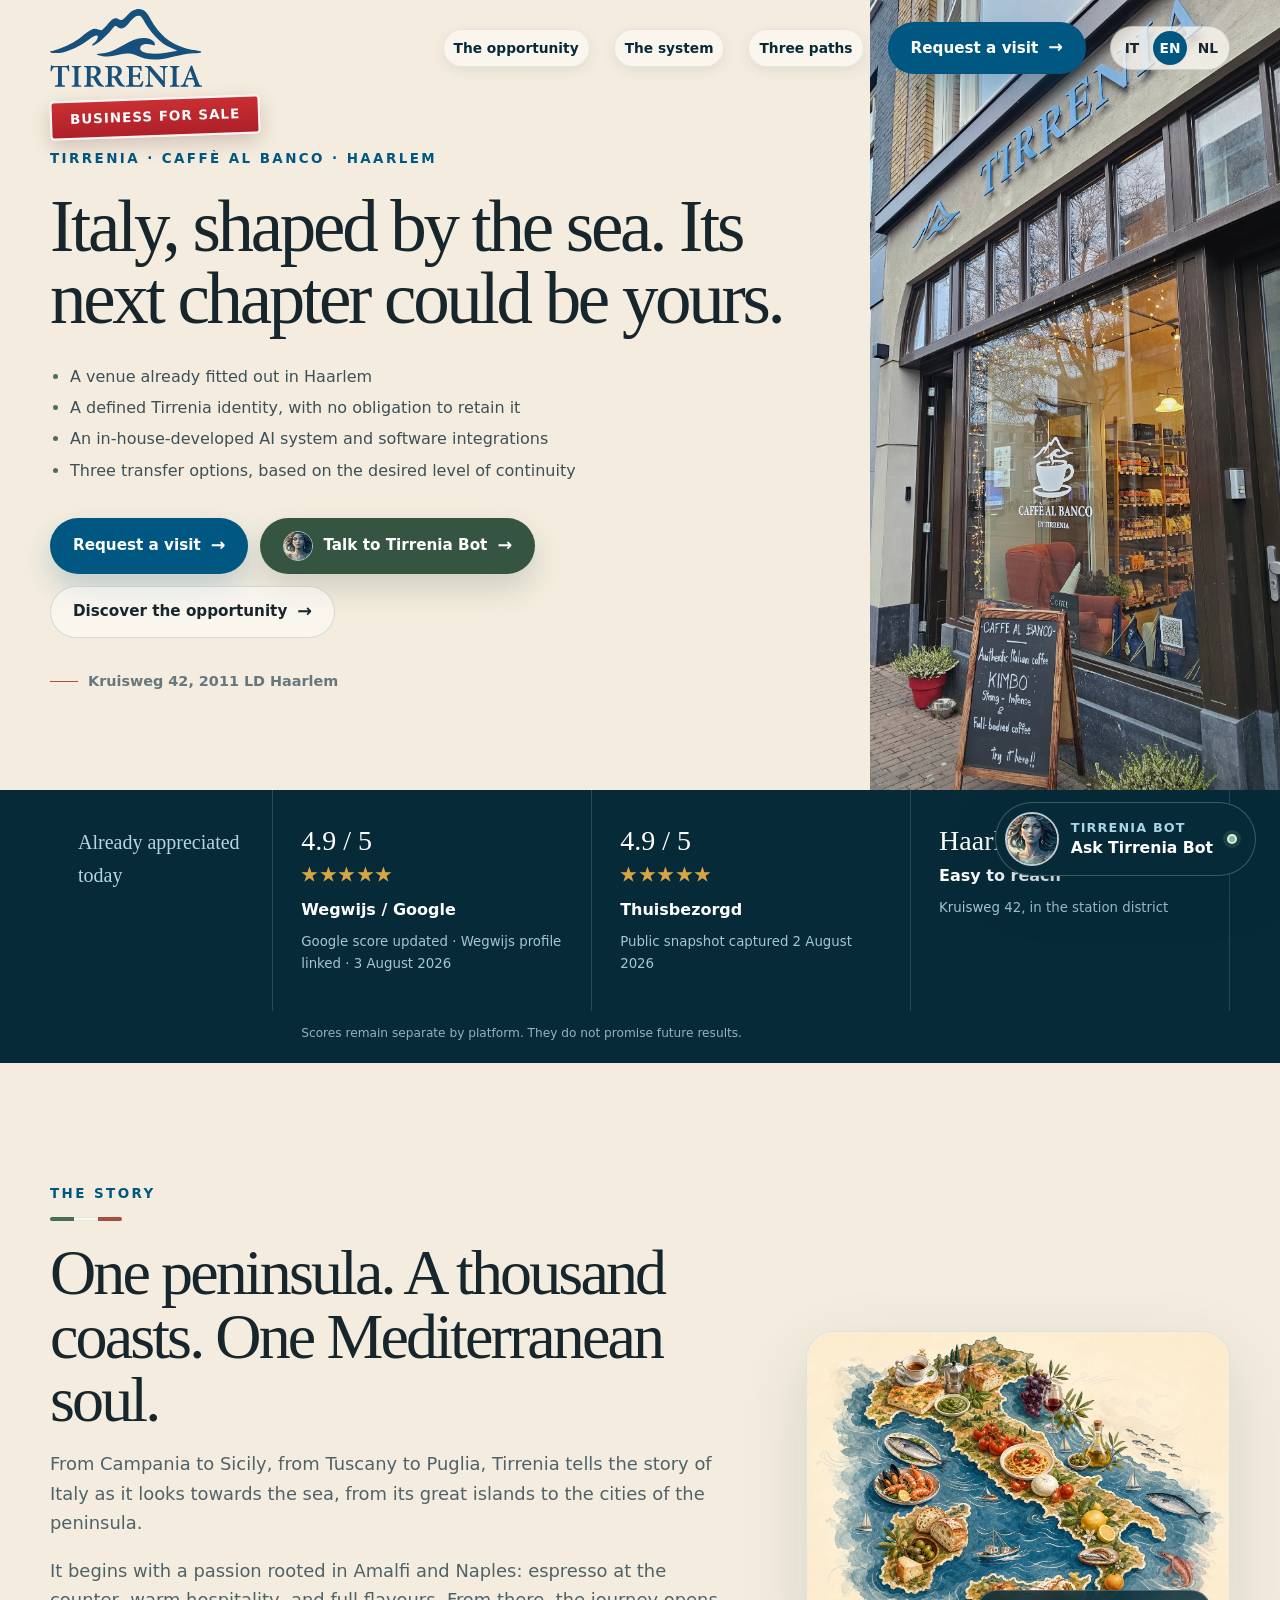
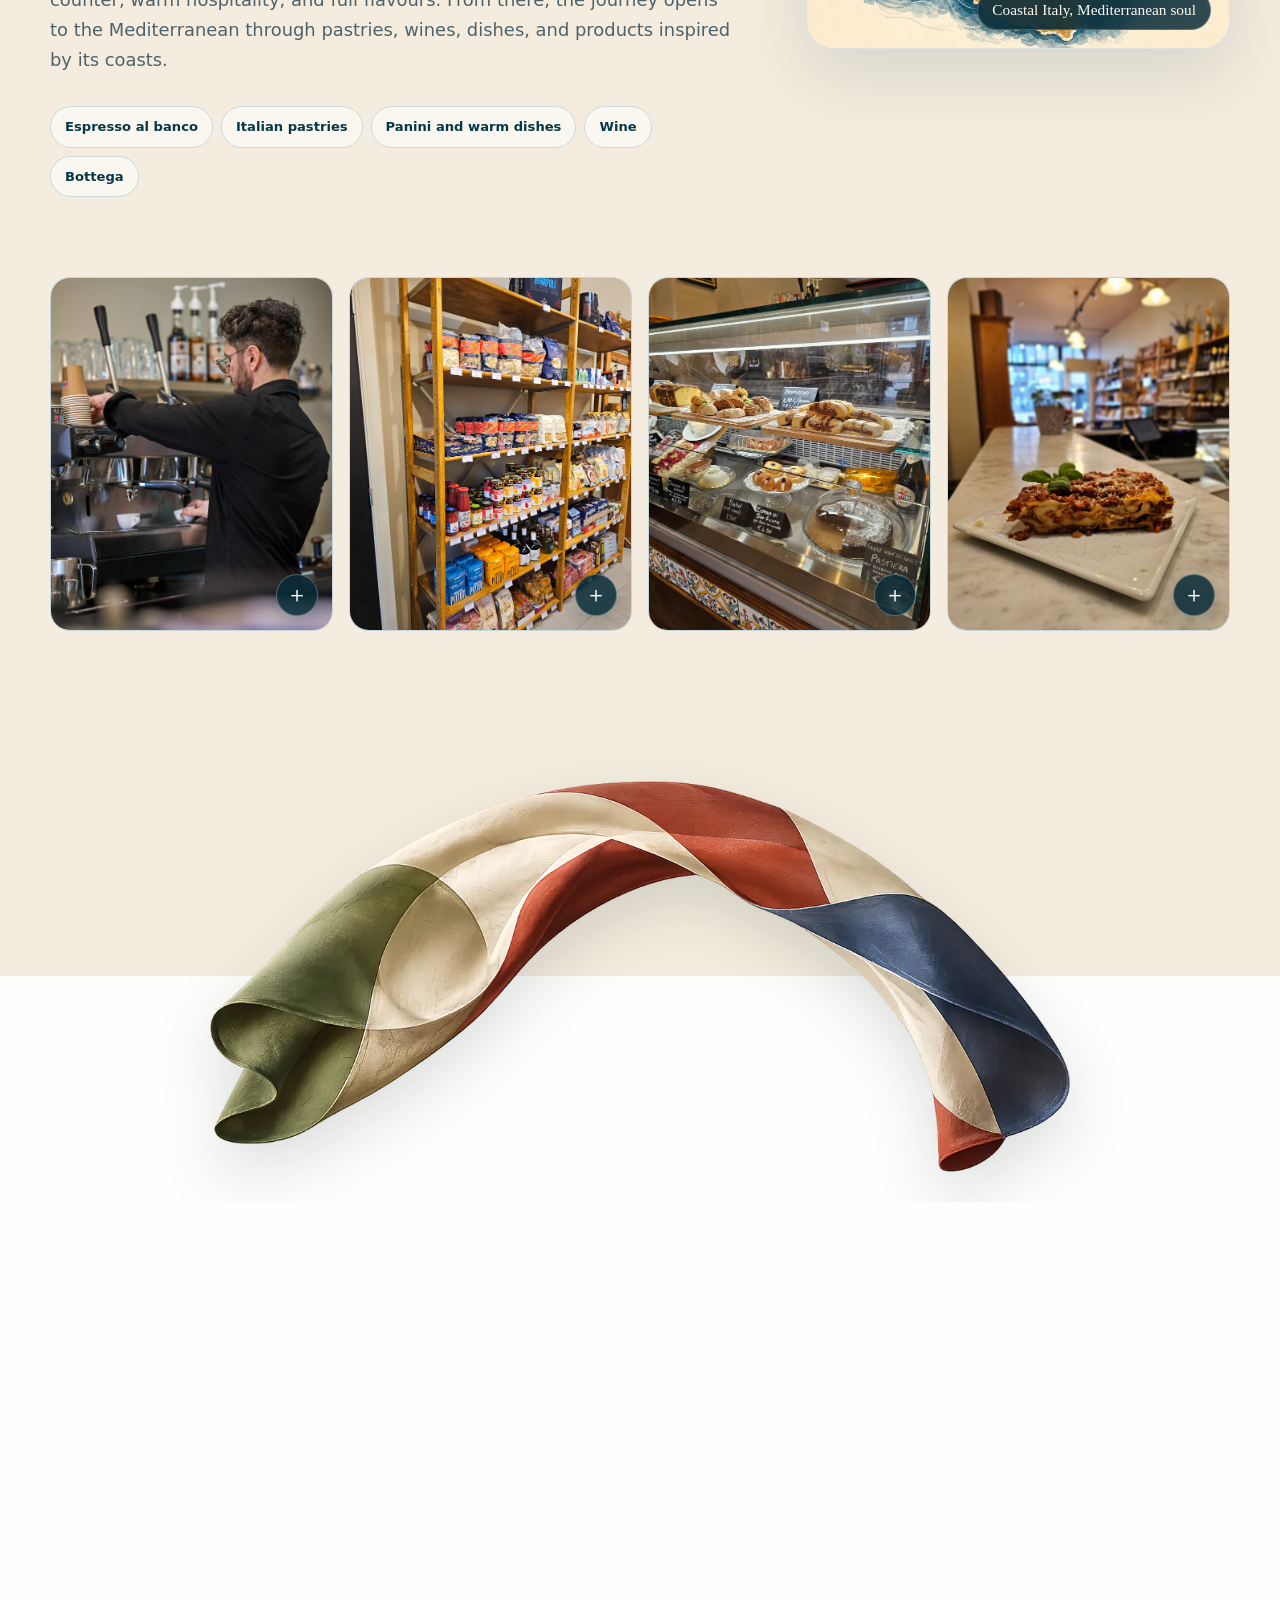
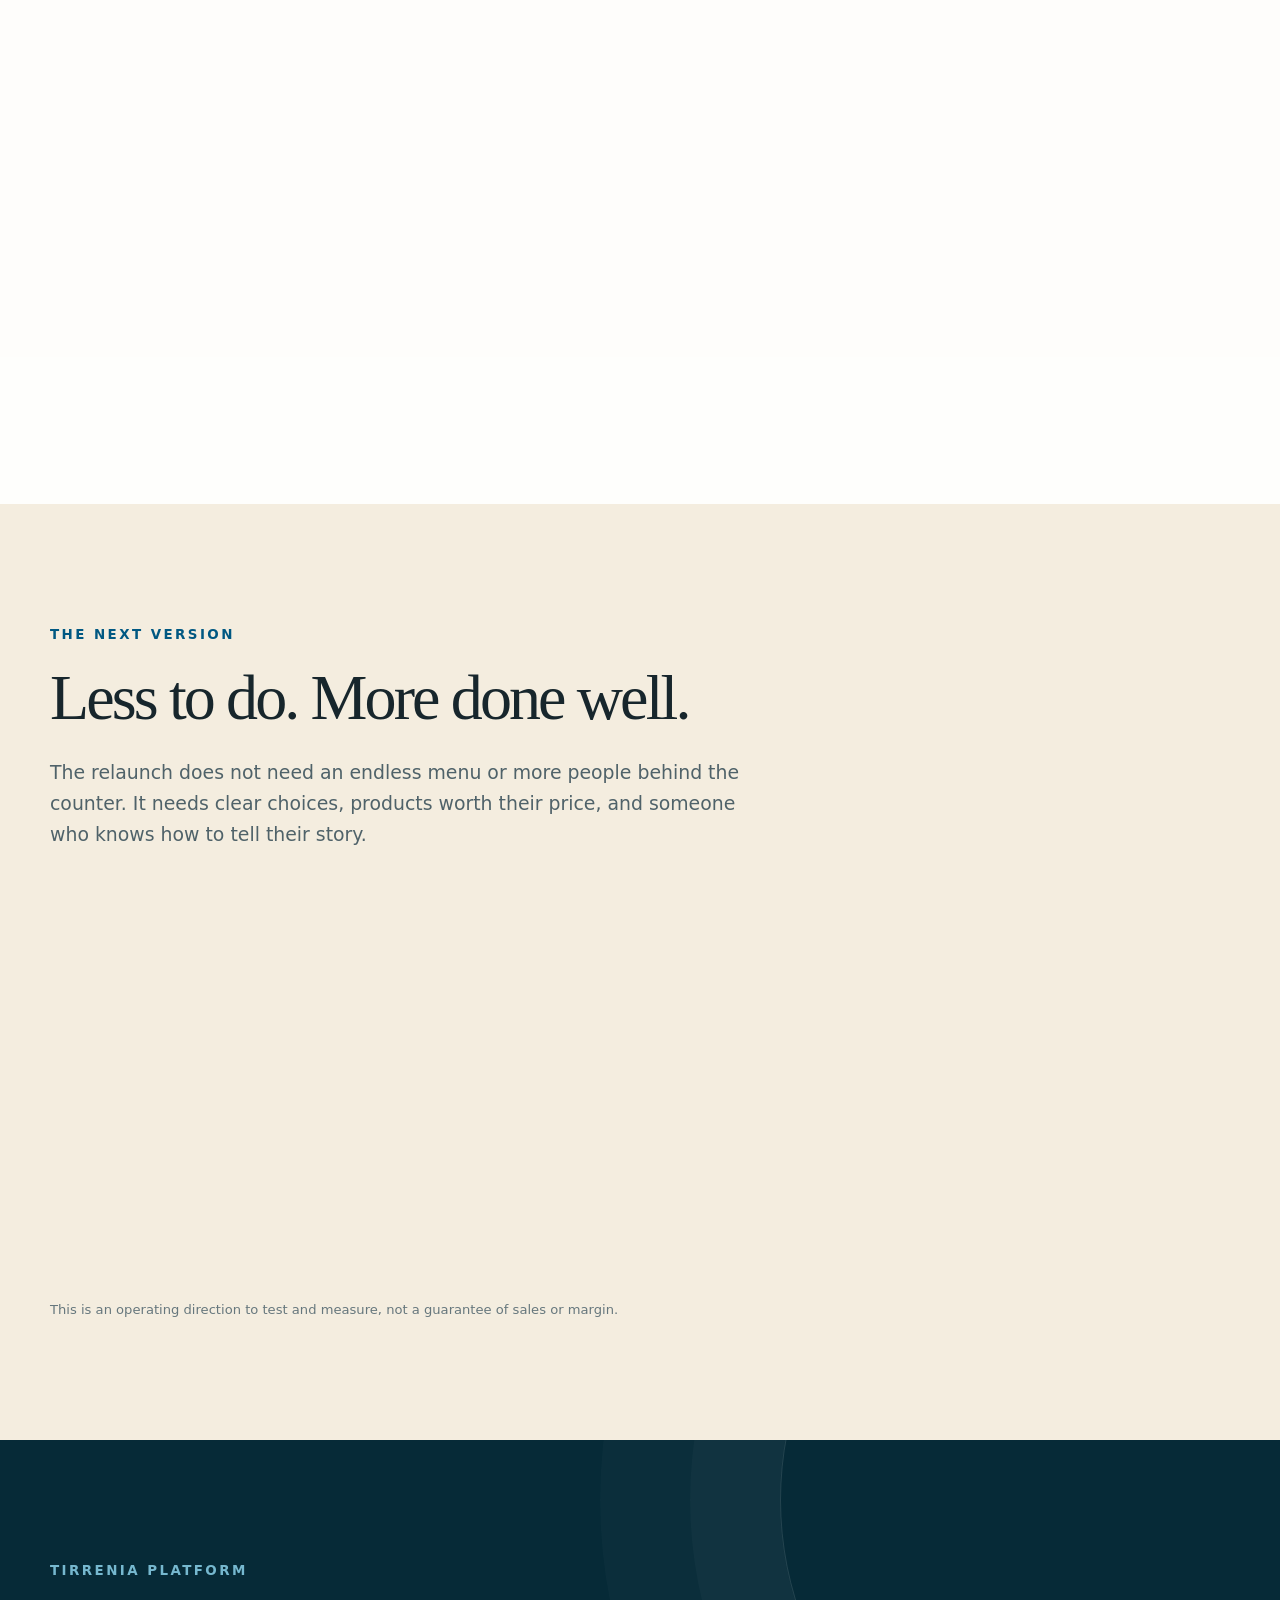
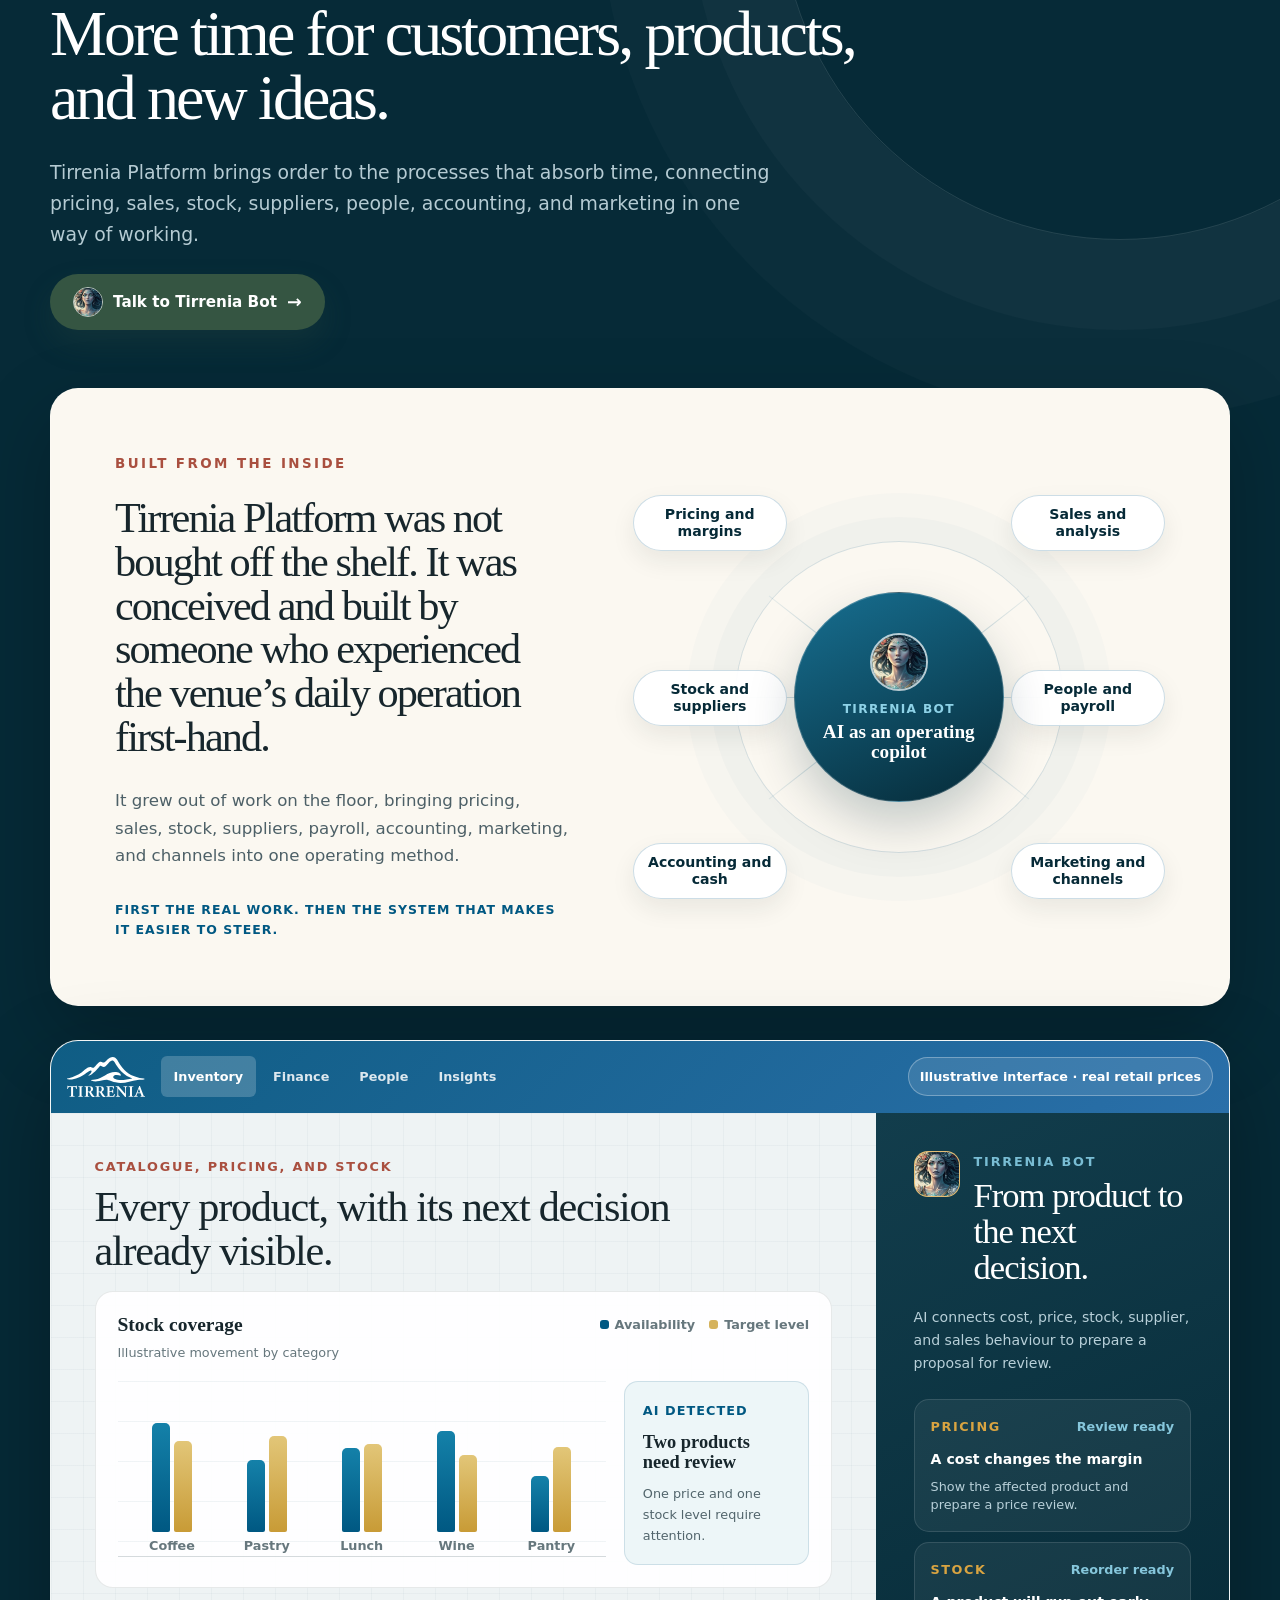
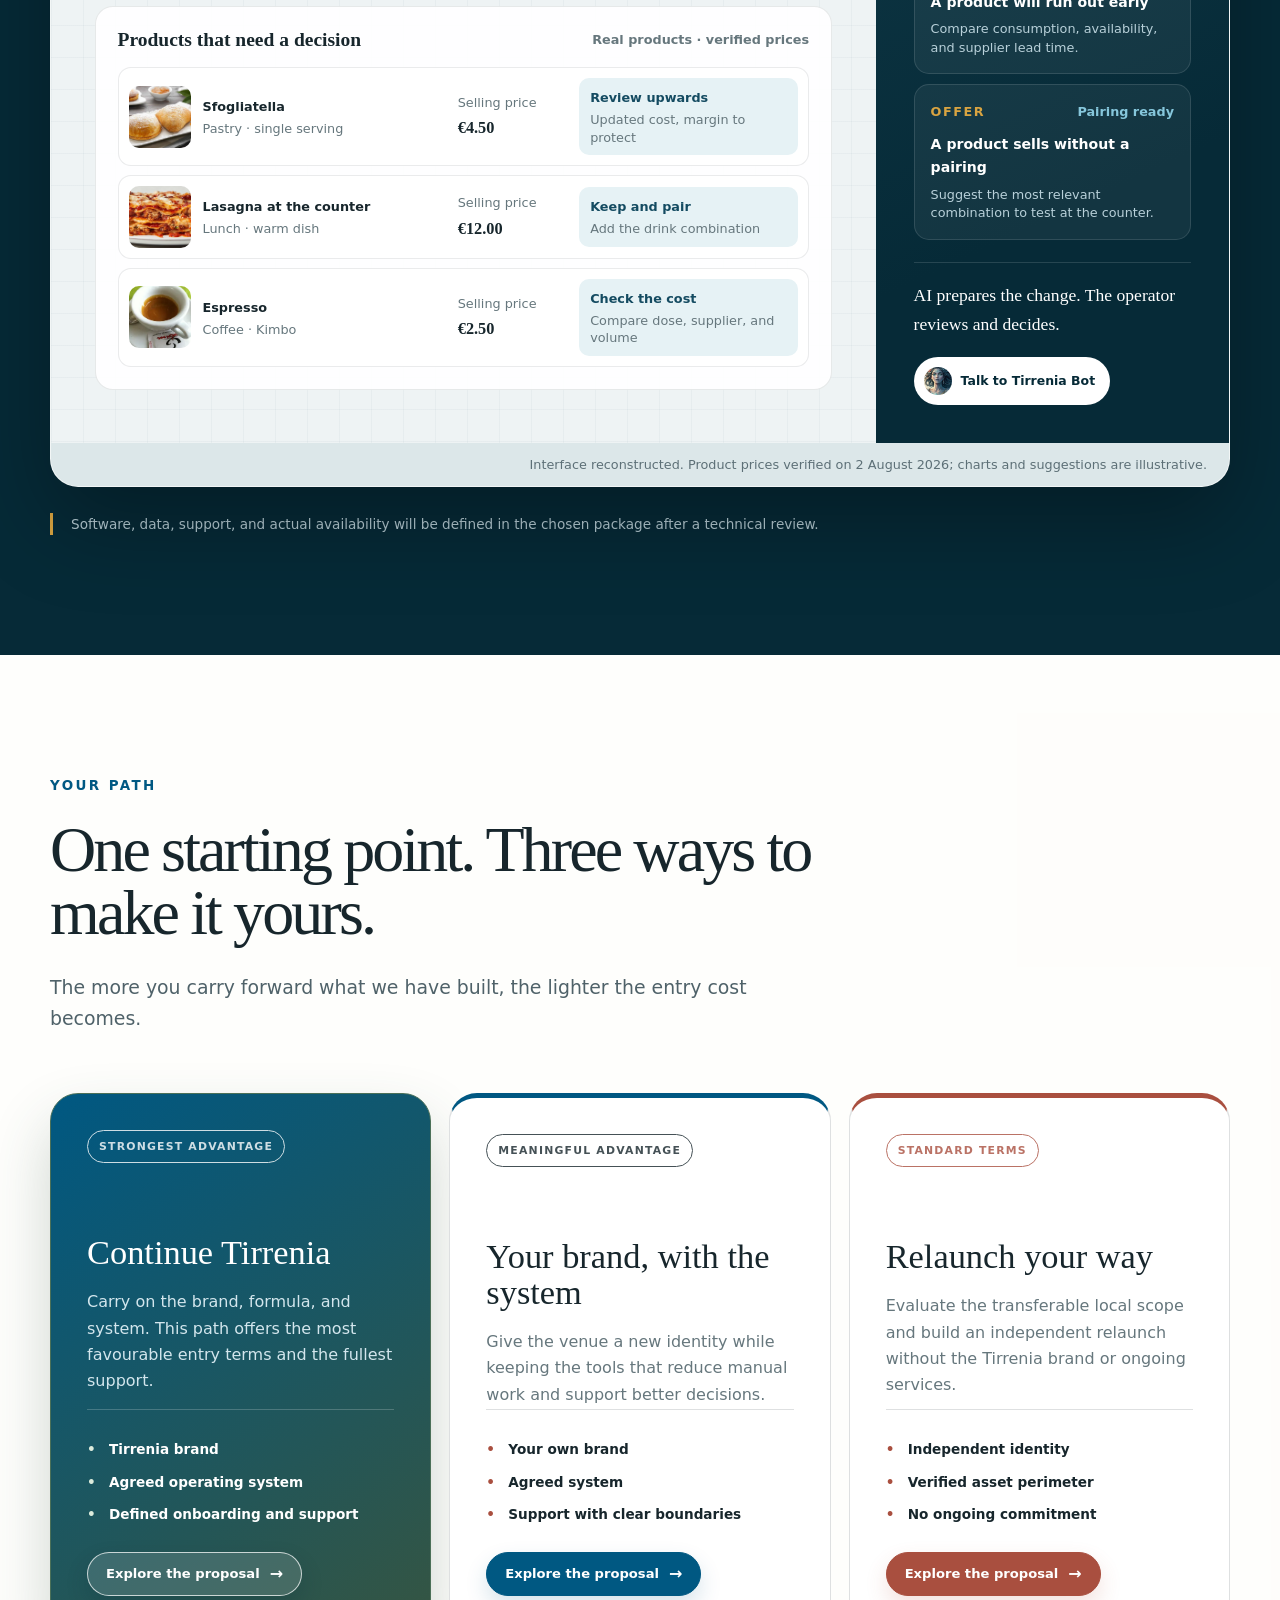
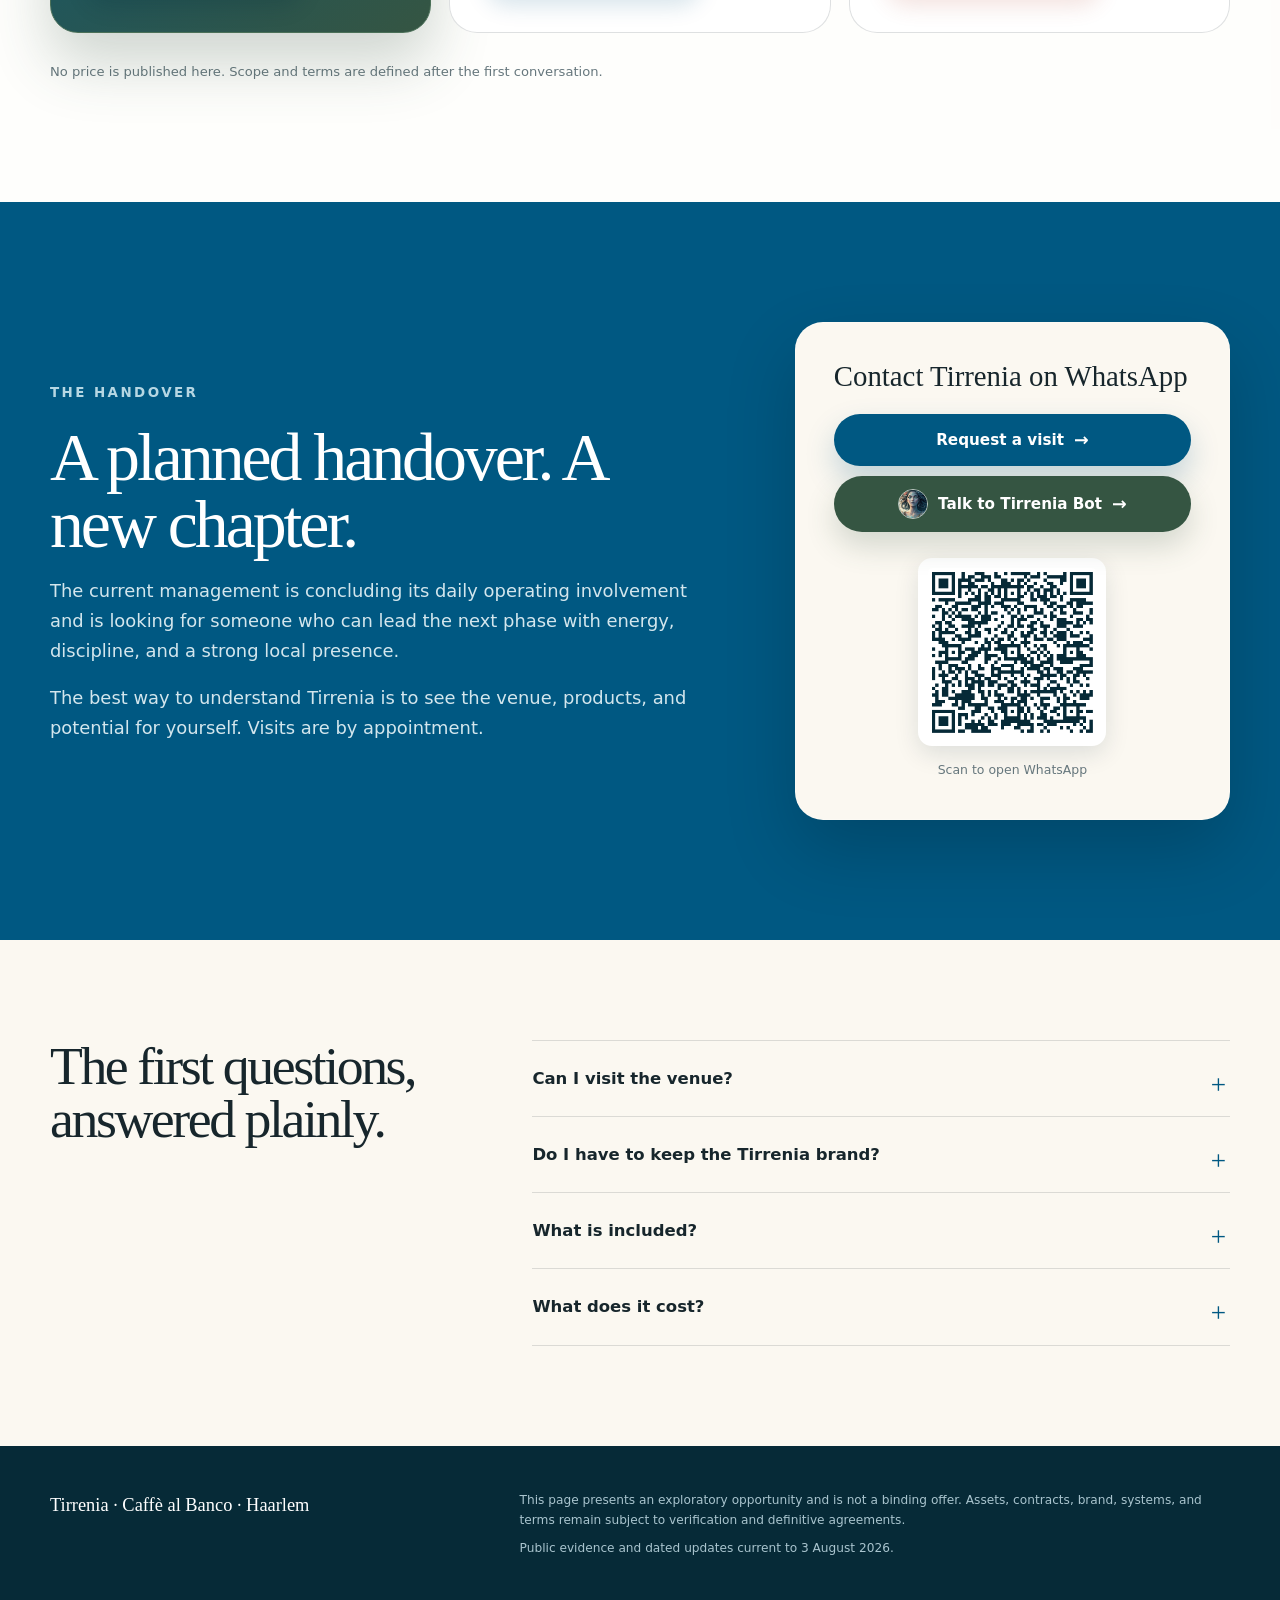
==== commit 56dc8549: "Publish the reviewed buyer landing" ====
--- a/en/index.html
+++ b/en/index.html
@@ -1,5 +1,5 @@
 <!DOCTYPE html>
-<html lang="en" data-preview-mode="release" data-content-revision="2026-08-02.30">
+<html lang="en" data-preview-mode="release" data-content-revision="2026-08-03.2">
   <head>
     <meta charset="utf-8">
     <meta name="viewport" content="width=device-width, initial-scale=1">
@@ -58,7 +58,7 @@
     <img src="/assets/tirrenia-bot-avatar.webp" alt="" width="32" height="32">
     <span>Talk to Tirrenia Bot</span>
   </button>
-            <a class="button button--ghost" href="#story">Discover the opportunity</a>
+            <a class="button button--ghost" href="#paths">Discover the opportunity</a>
           </div>
           <p class="hero__address">Kruisweg 42, 2011 LD Haarlem</p>
         </div>
@@ -73,13 +73,13 @@
         <div class="proof__label">Already appreciated today</div>
 
         <a class="proof-card" href="https://wegwijshaarlem.nl/cafes/tirrenia-caff-al-banco" target="_blank" rel="noopener noreferrer">
-          <strong>4.8 / 5</strong>
-          <div class="rating-stars" role="img" aria-label="Rating 4.8 out of 5" style="--rating-fill: 96%">
+          <strong>4.9 / 5</strong>
+          <div class="rating-stars" role="img" aria-label="Rating 4.9 out of 5" style="--rating-fill: 98%">
             <span class="rating-stars__base" aria-hidden="true">★★★★★</span>
             <span class="rating-stars__fill" aria-hidden="true">★★★★★</span>
           </div>
           <span>Wegwijs / Google</span>
-          <small>Google data reported by Wegwijs · 17 February 2026</small>
+          <small>Google score updated · Wegwijs profile linked · 3 August 2026</small>
         </a>
         <a class="proof-card" href="https://www.thuisbezorgd.nl/en/delivery/food/haarlem-oude-stad-2026" target="_blank" rel="noopener noreferrer">
           <strong>4.9 / 5</strong>
@@ -1081,8 +1081,12 @@
         <strong>Tirrenia · Caffè al Banco · Haarlem</strong>
         <div>
           <p>This page presents an exploratory opportunity and is not a binding offer. Assets, contracts, brand, systems, and terms remain subject to verification and definitive agreements.</p>
-          <p>Public evidence checked on 2 August 2026.</p>
-        </div>
+          <p>Public evidence and dated updates current to 3 August 2026.</p>
+        </div>
+        <a class="back-to-top" href="#opportunity">
+          <span aria-hidden="true">↑</span>
+          Back to top
+        </a>
       </div>
     </footer>
     <script type="module" src="/assets/site.js"></script>
--- a/assets/styles.css
+++ b/assets/styles.css
@@ -1932,8 +1932,7 @@
   border-top: 5px solid var(--italia-red);
 }
 
-.path-card:nth-child(3) .path-card__label,
-.path-card:nth-child(3) .path-card__cta {
+.path-card:nth-child(3) .path-card__label {
   color: var(--italia-red);
 }
 
@@ -2000,25 +1999,49 @@
 .path-card__cta {
   display: inline-flex;
   align-items: center;
+  align-self: flex-start;
+  justify-content: center;
   gap: 10px;
+  min-height: 44px;
   margin-top: 26px;
-  color: var(--sea);
+  padding: 10px 18px;
+  border: 1px solid var(--sea);
+  border-radius: 999px;
+  color: white;
+  background: var(--sea);
+  box-shadow: 0 10px 22px rgba(0, 88, 130, 0.16);
   font-size: 0.82rem;
   font-weight: 900;
+  line-height: 1;
+  transition: transform 180ms ease, box-shadow 180ms ease, background-color 180ms ease;
 }
 
 .path-card:first-child .path-card__cta {
-  color: #dcebdc;
+  border-color: rgba(255, 255, 255, 0.72);
+  color: white;
+  background: rgba(255, 255, 255, 0.13);
+  box-shadow: 0 10px 22px rgba(3, 39, 53, 0.2);
+}
+
+.path-card:nth-child(3) .path-card__cta {
+  border-color: var(--italia-red);
+  background: var(--italia-red);
+  box-shadow: 0 10px 22px rgba(178, 74, 57, 0.16);
 }
 
 .path-card__cta::after {
-  content: '↗';
+  content: '→';
   font-size: 1rem;
   transition: transform 180ms ease;
 }
 
+.path-card:hover .path-card__cta {
+  box-shadow: 0 14px 28px rgba(6, 42, 55, 0.22);
+  transform: translateY(-2px);
+}
+
 .path-card:hover .path-card__cta::after {
-  transform: translate(2px, -2px);
+  transform: translateX(3px);
 }
 
 .path-card__trigger {
@@ -2339,6 +2362,10 @@
 
 .site-footer p + p {
   margin-top: 8px;
+}
+
+.back-to-top {
+  display: none;
 }
 
 .language-entry {
@@ -2996,6 +3023,26 @@
     grid-template-columns: 1fr;
     gap: 22px;
   }
+
+  .back-to-top {
+    display: inline-flex;
+    width: fit-content;
+    min-height: 48px;
+    align-items: center;
+    gap: 10px;
+    padding: 10px 16px;
+    border: 1px solid rgba(255, 255, 255, 0.24);
+    border-radius: 999px;
+    color: white;
+    font-size: 0.9rem;
+    font-weight: 850;
+    text-decoration: none;
+  }
+
+  .back-to-top span {
+    font-size: 1.25rem;
+    line-height: 1;
+  }
 }
 
 @media (max-width: 520px) {
@@ -3077,7 +3124,15 @@
   }
 
   .hero h1 {
-    font-size: clamp(3rem, 15vw, 4.2rem);
+    font-size: clamp(2.65rem, 11.5vw, 3.3rem);
+    line-height: 1.02;
+  }
+
+  .section-title,
+  .transition h2,
+  .faq h2 {
+    font-size: clamp(2.2rem, 9.2vw, 2.65rem);
+    line-height: 1.04;
   }
 
   .hero__actions {
@@ -3138,7 +3193,28 @@
   }
 
   .creator-story__text blockquote {
-    font-size: clamp(2rem, 10.5vw, 3rem);
+    font-size: clamp(1.75rem, 8.2vw, 2.2rem);
+    line-height: 1.08;
+  }
+
+  .platform-workspace > h3,
+  .ai-sidebar h3 {
+    font-size: 1.75rem;
+    line-height: 1.08;
+  }
+
+  .lever-card h3,
+  .path-card h3 {
+    font-size: 1.9rem;
+  }
+
+  .path-card__cta {
+    width: 100%;
+  }
+
+  .path-dialog h3 {
+    font-size: 2.2rem;
+    line-height: 1.05;
   }
 
   .creator-ecosystem {
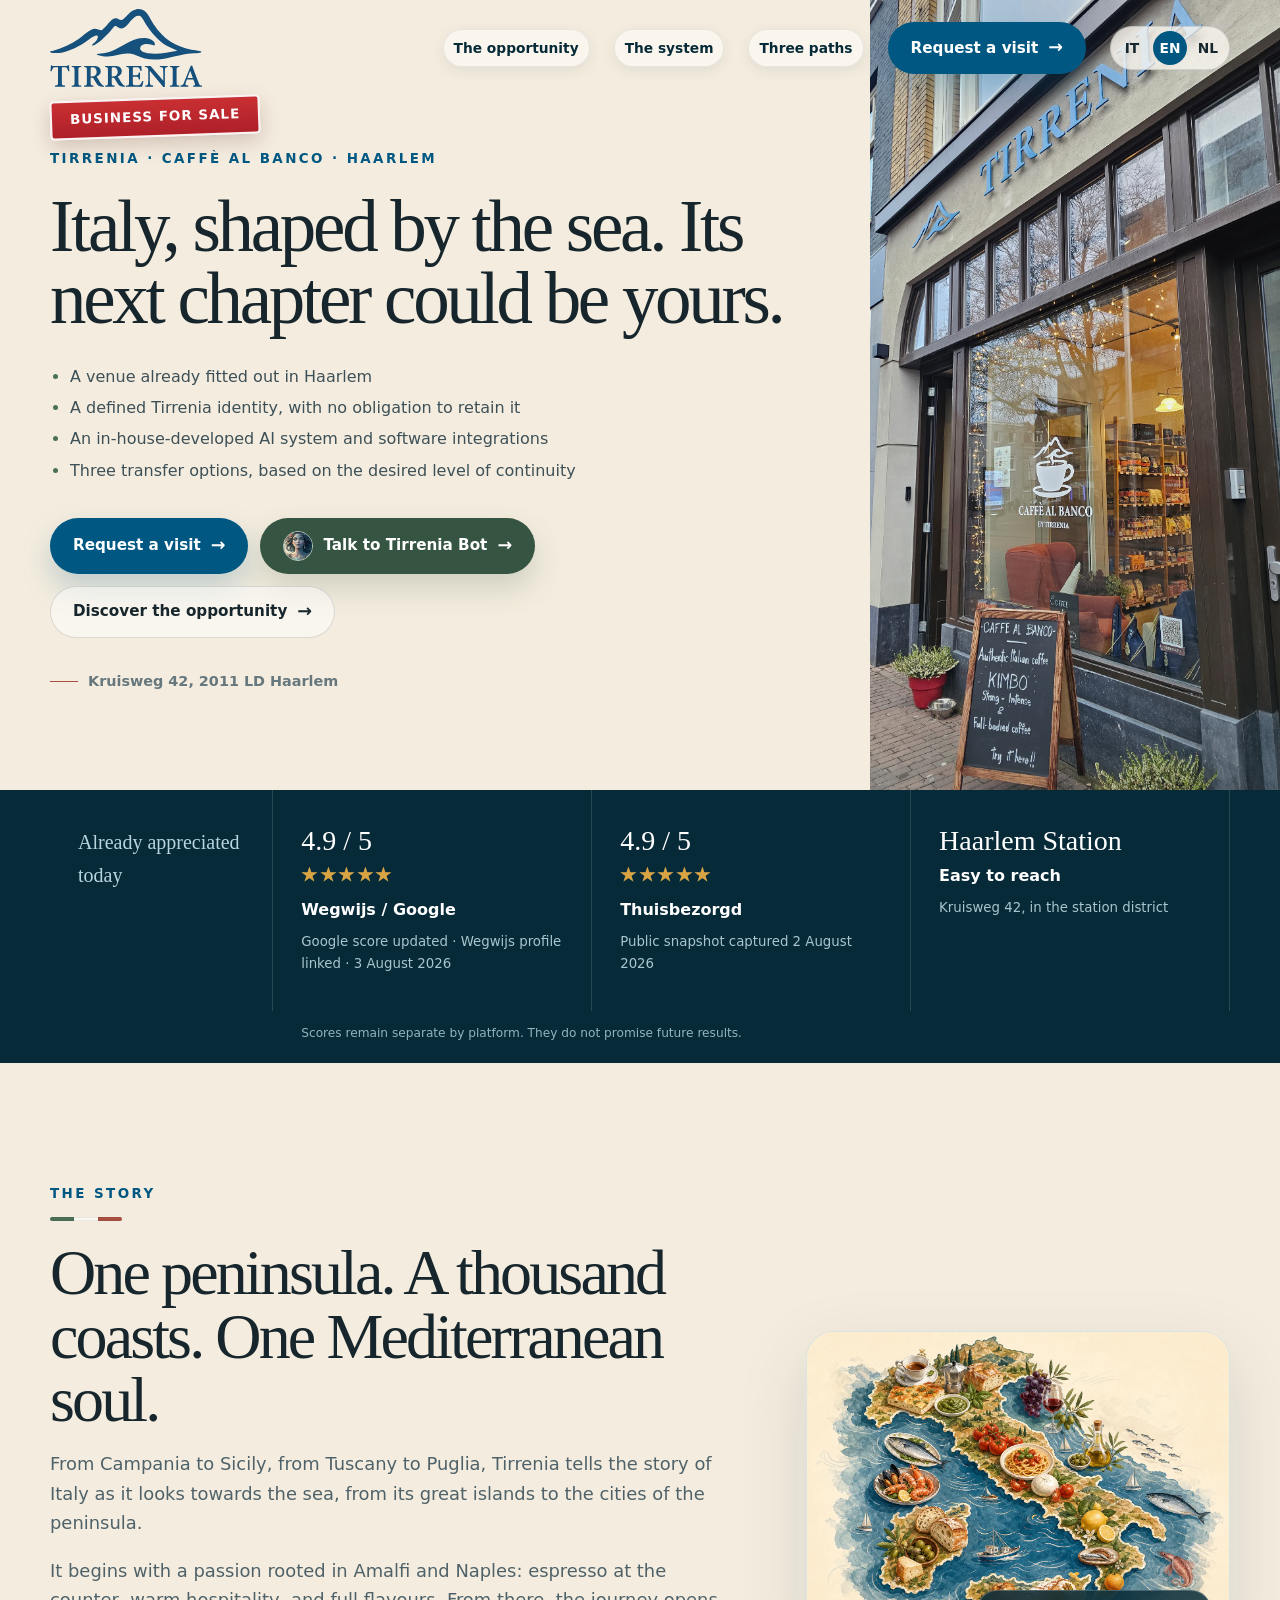
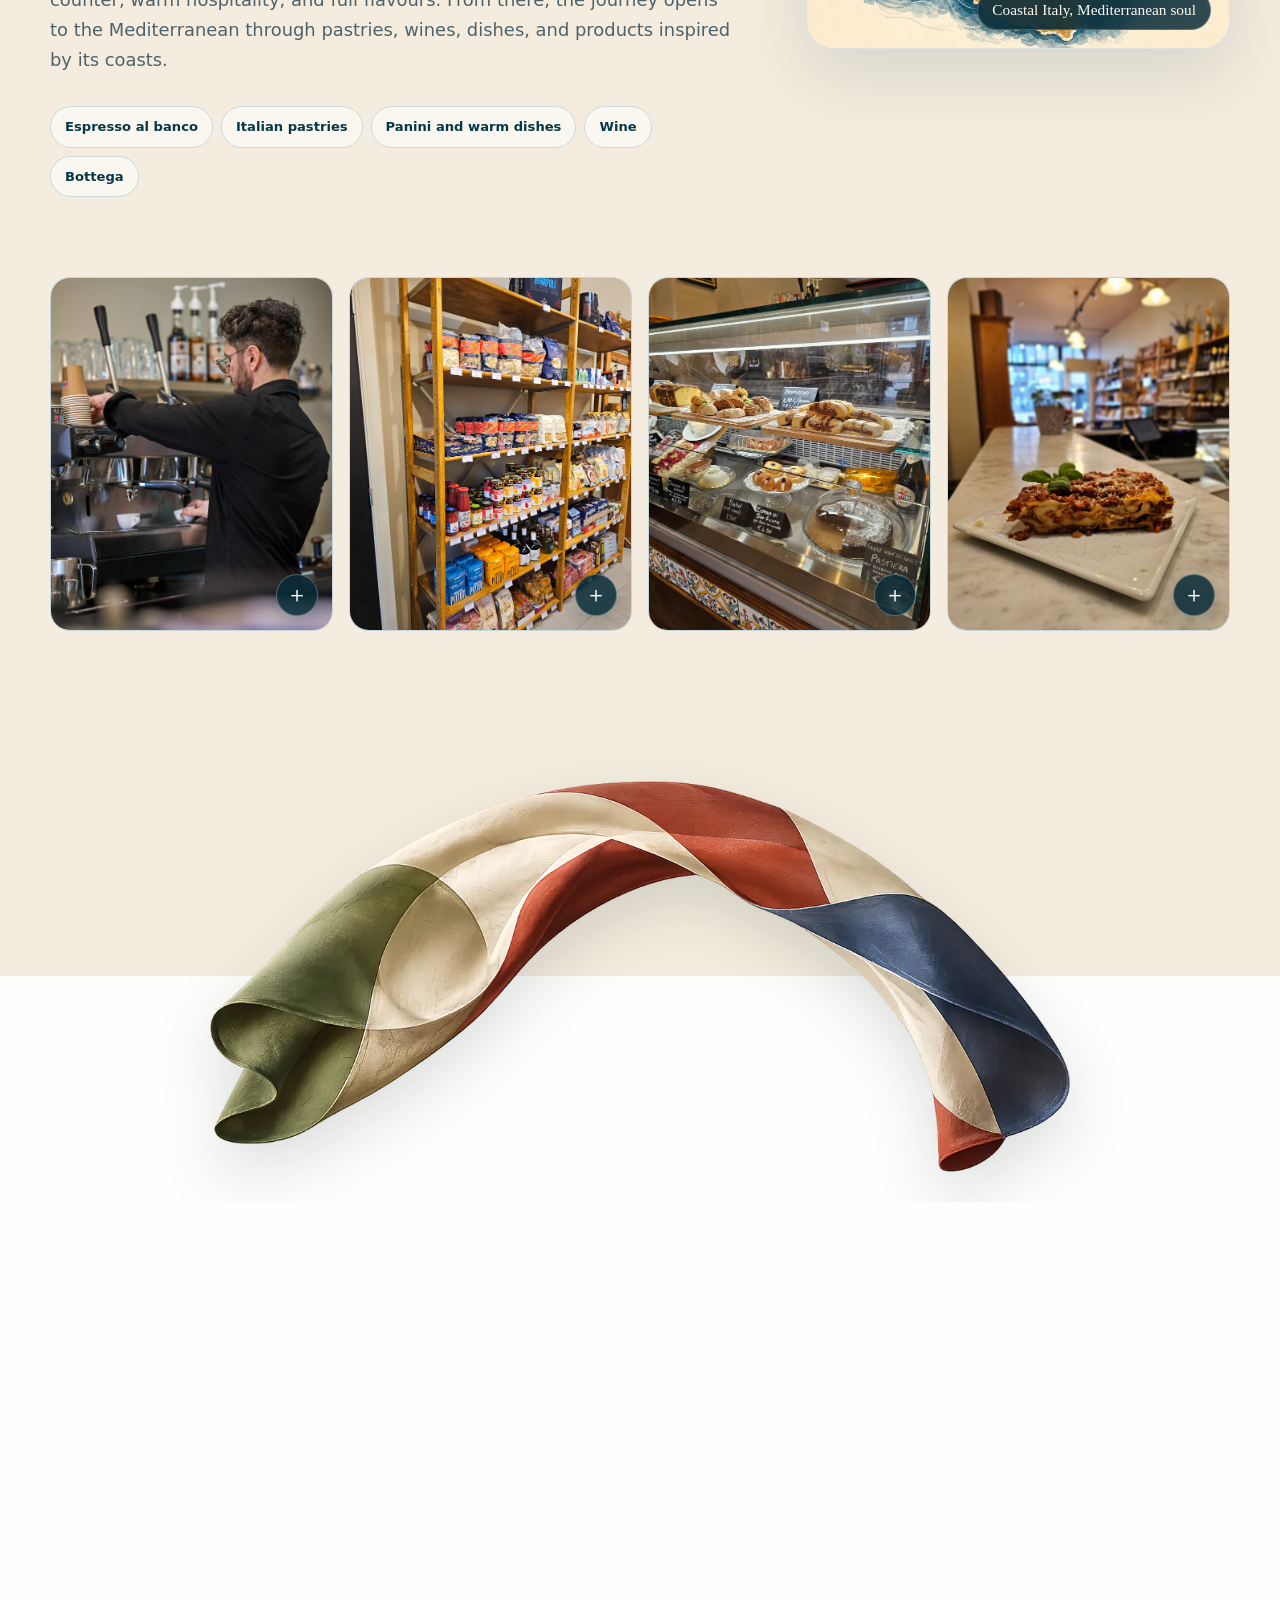
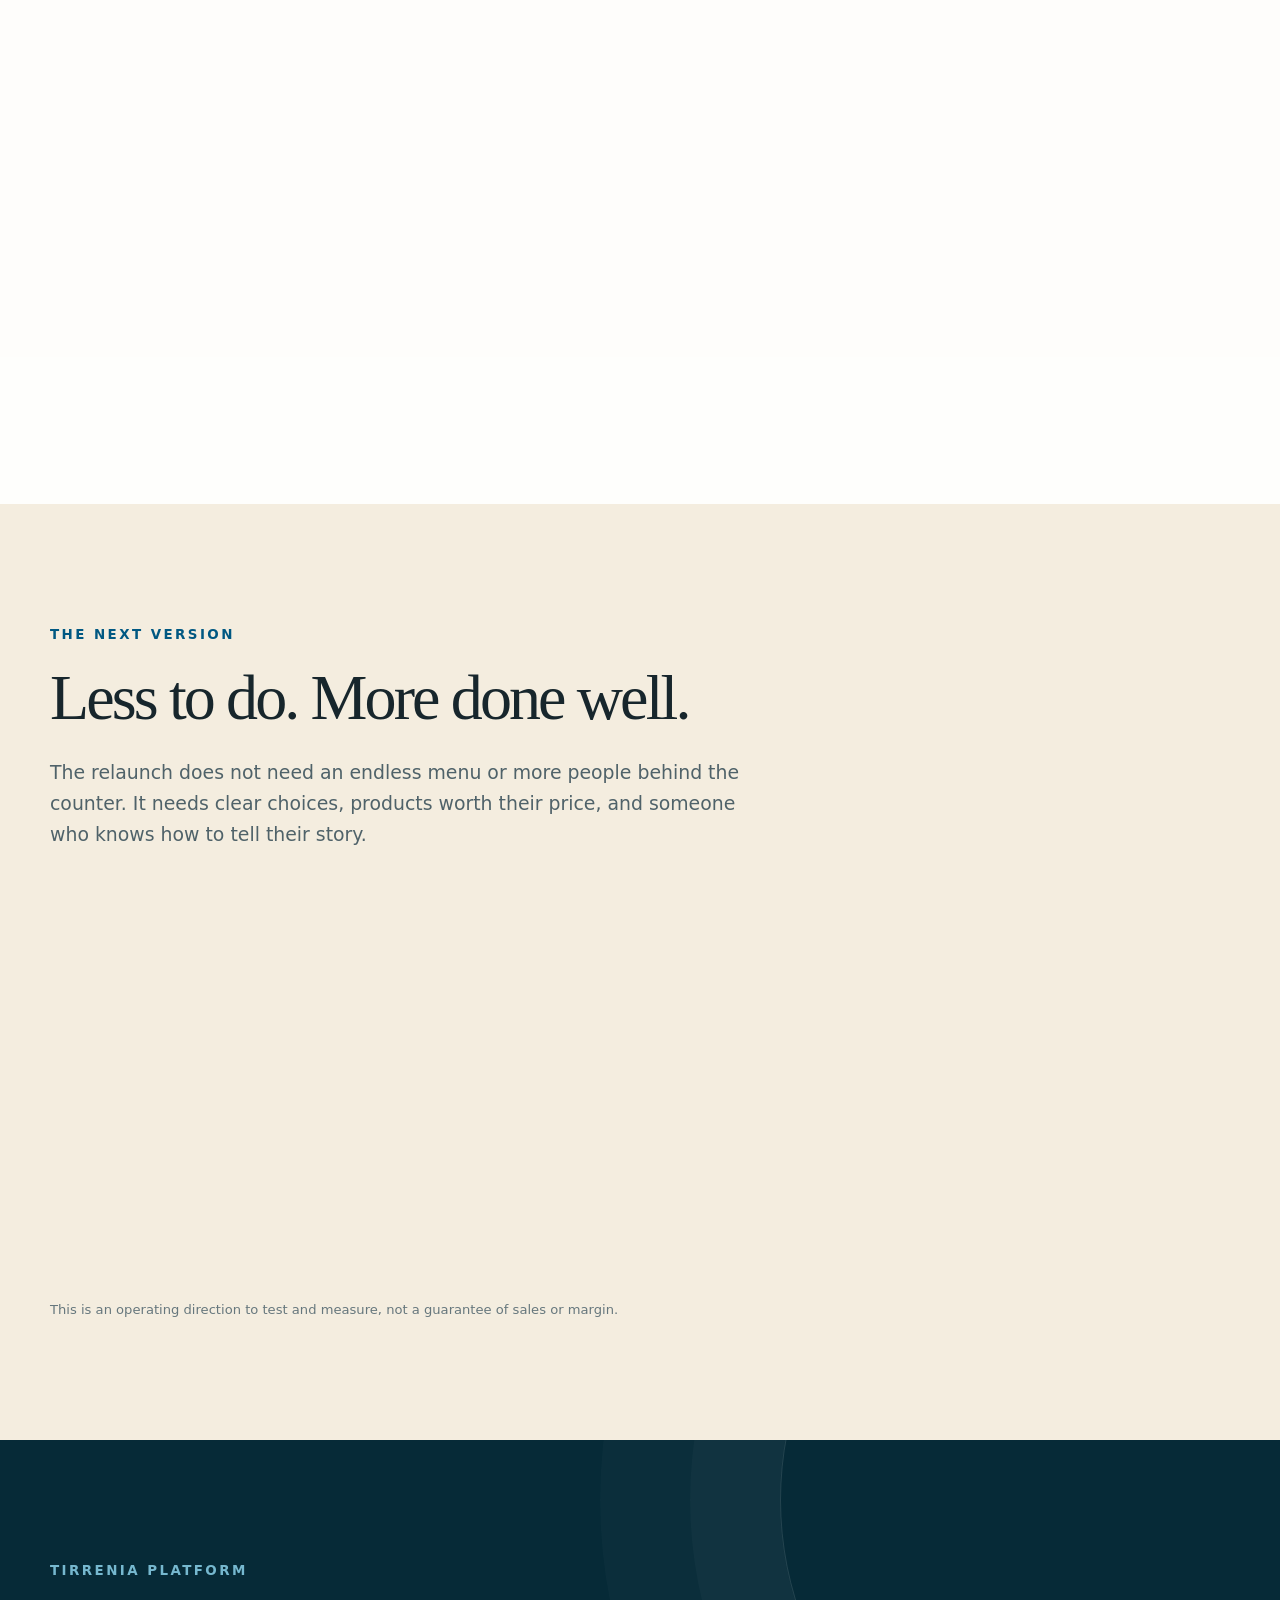
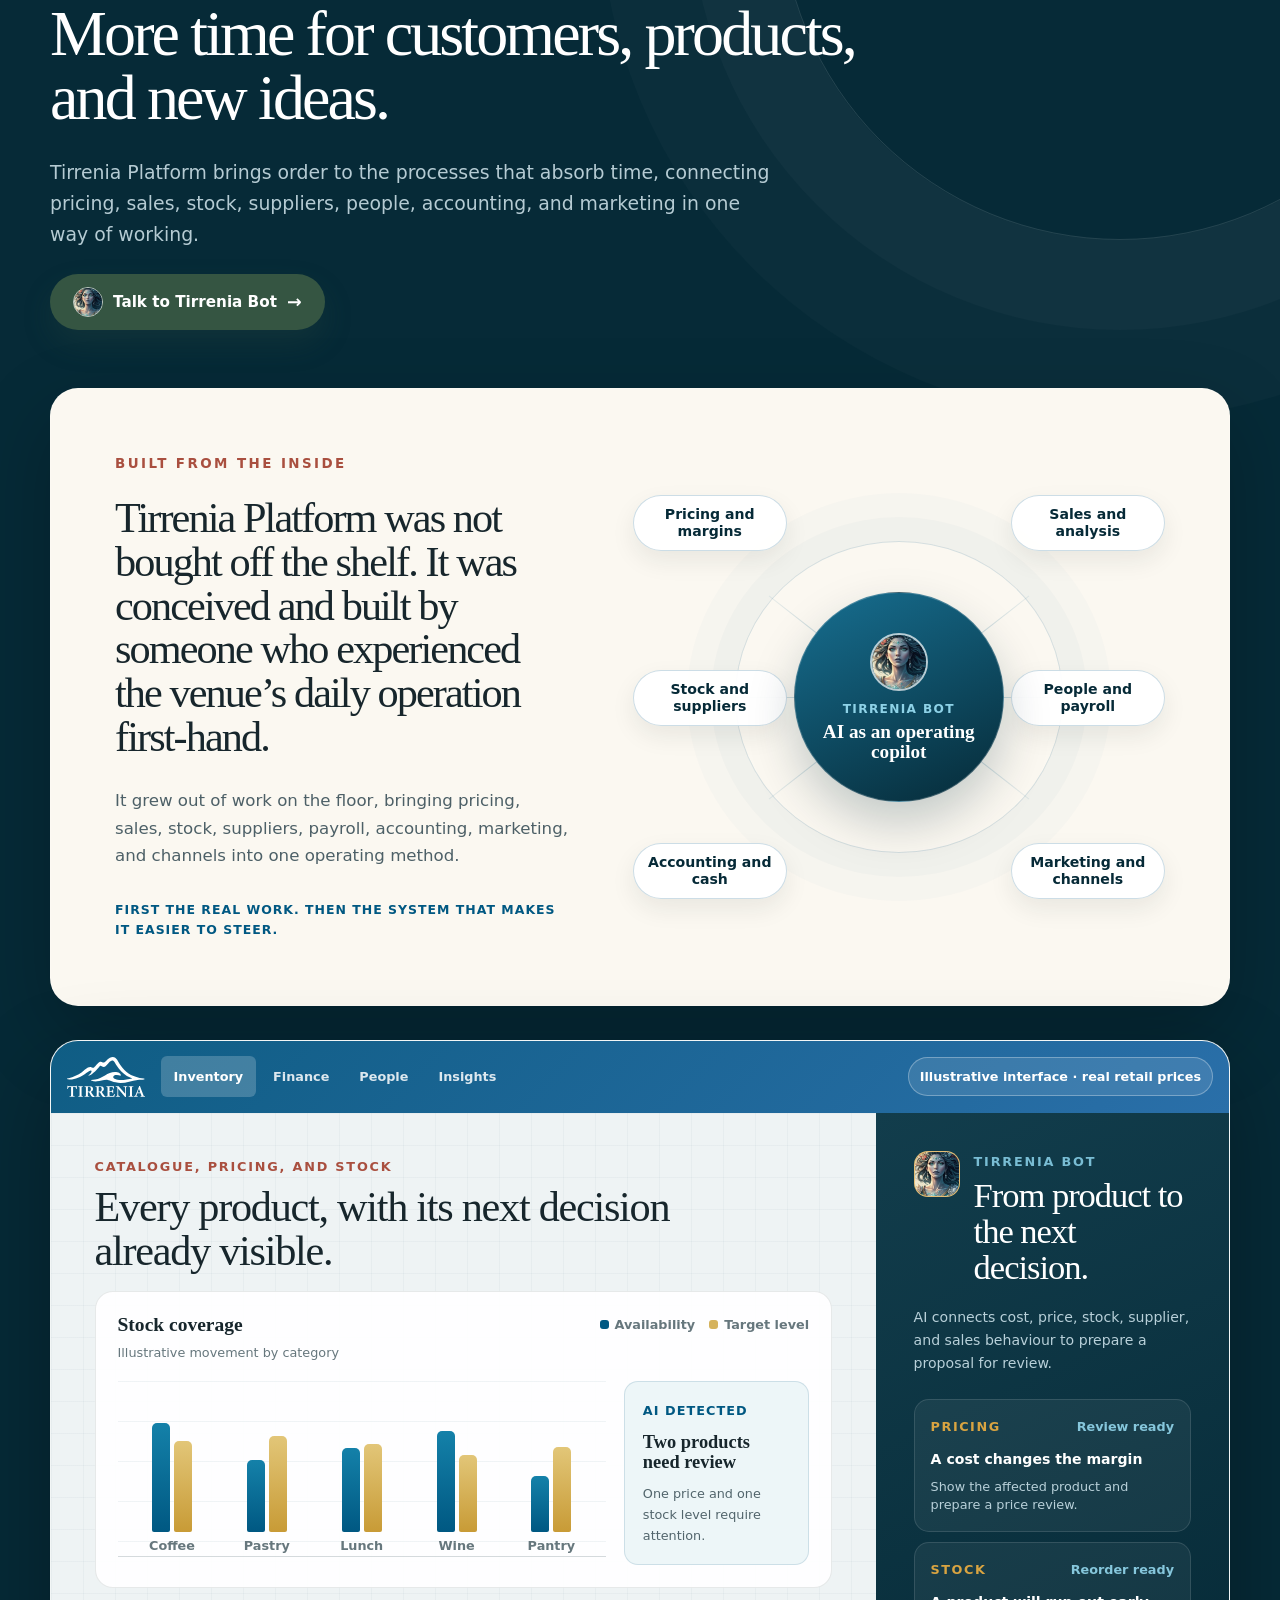
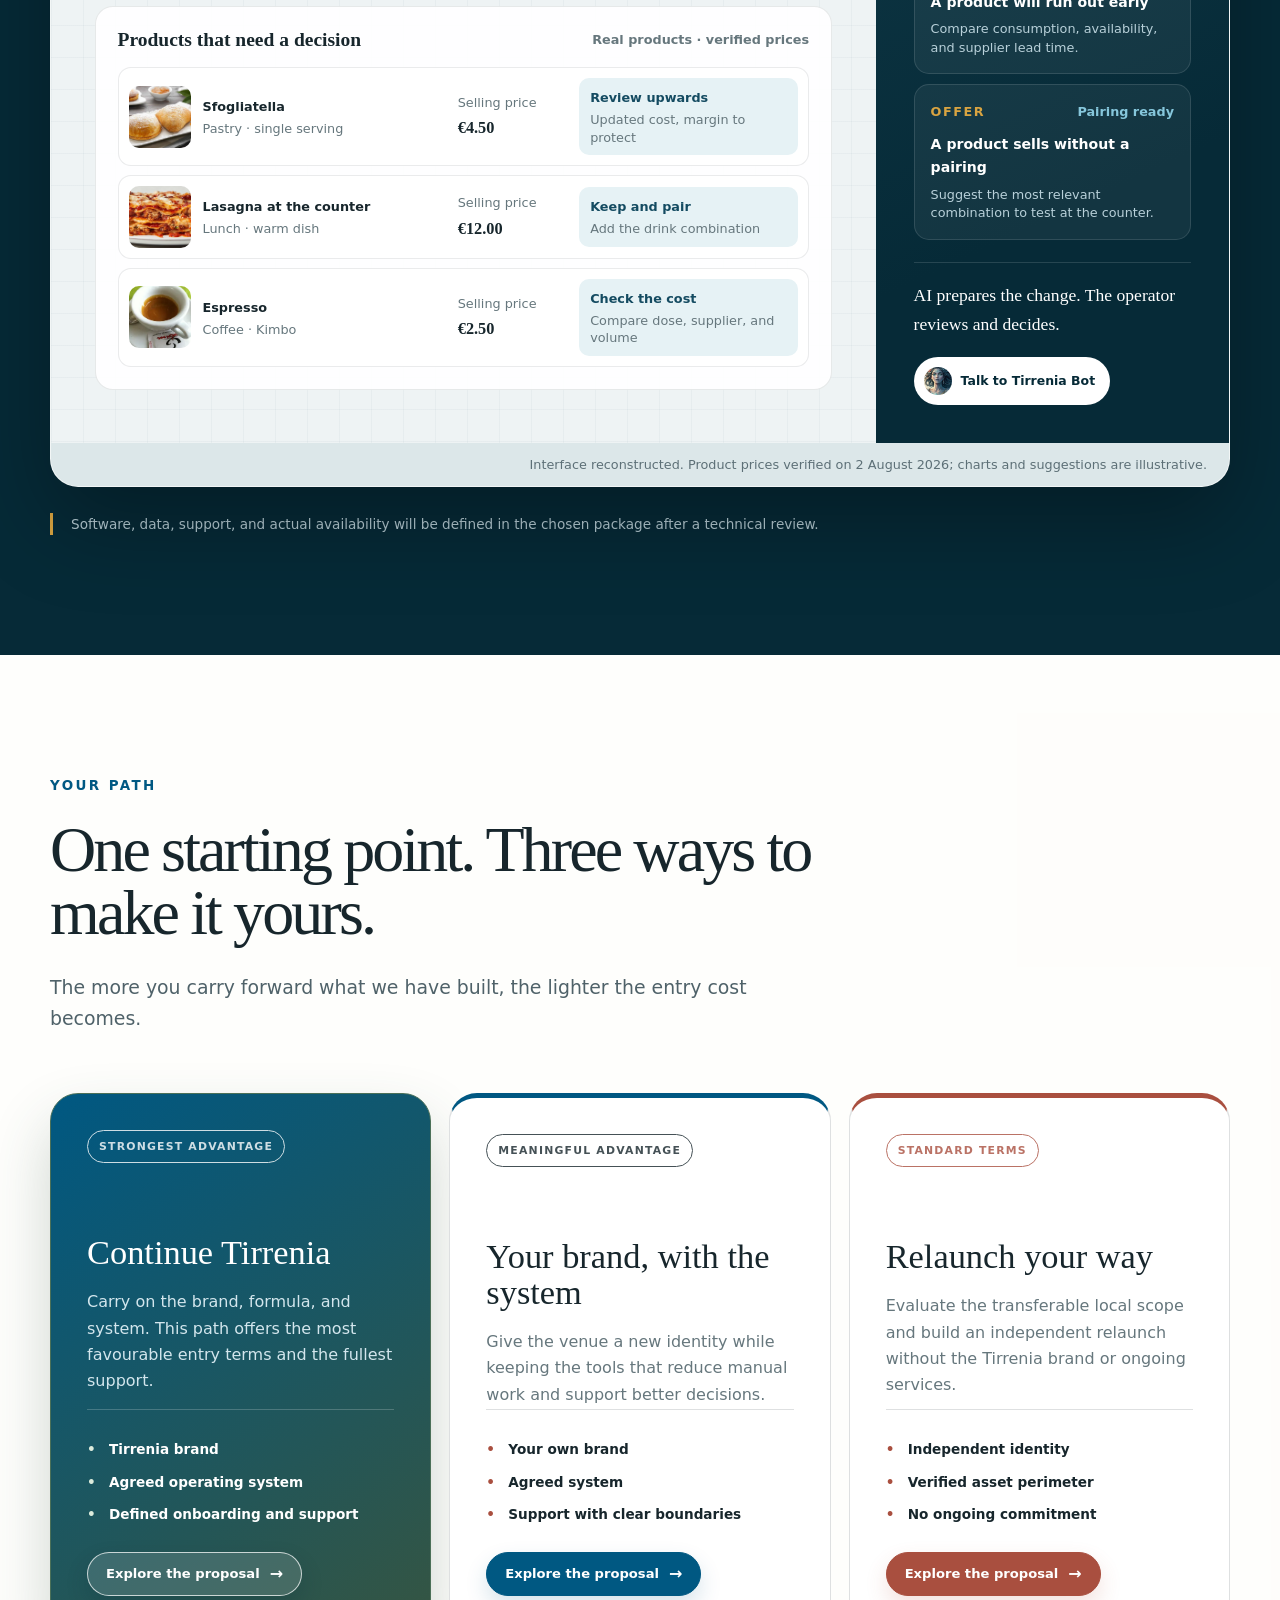
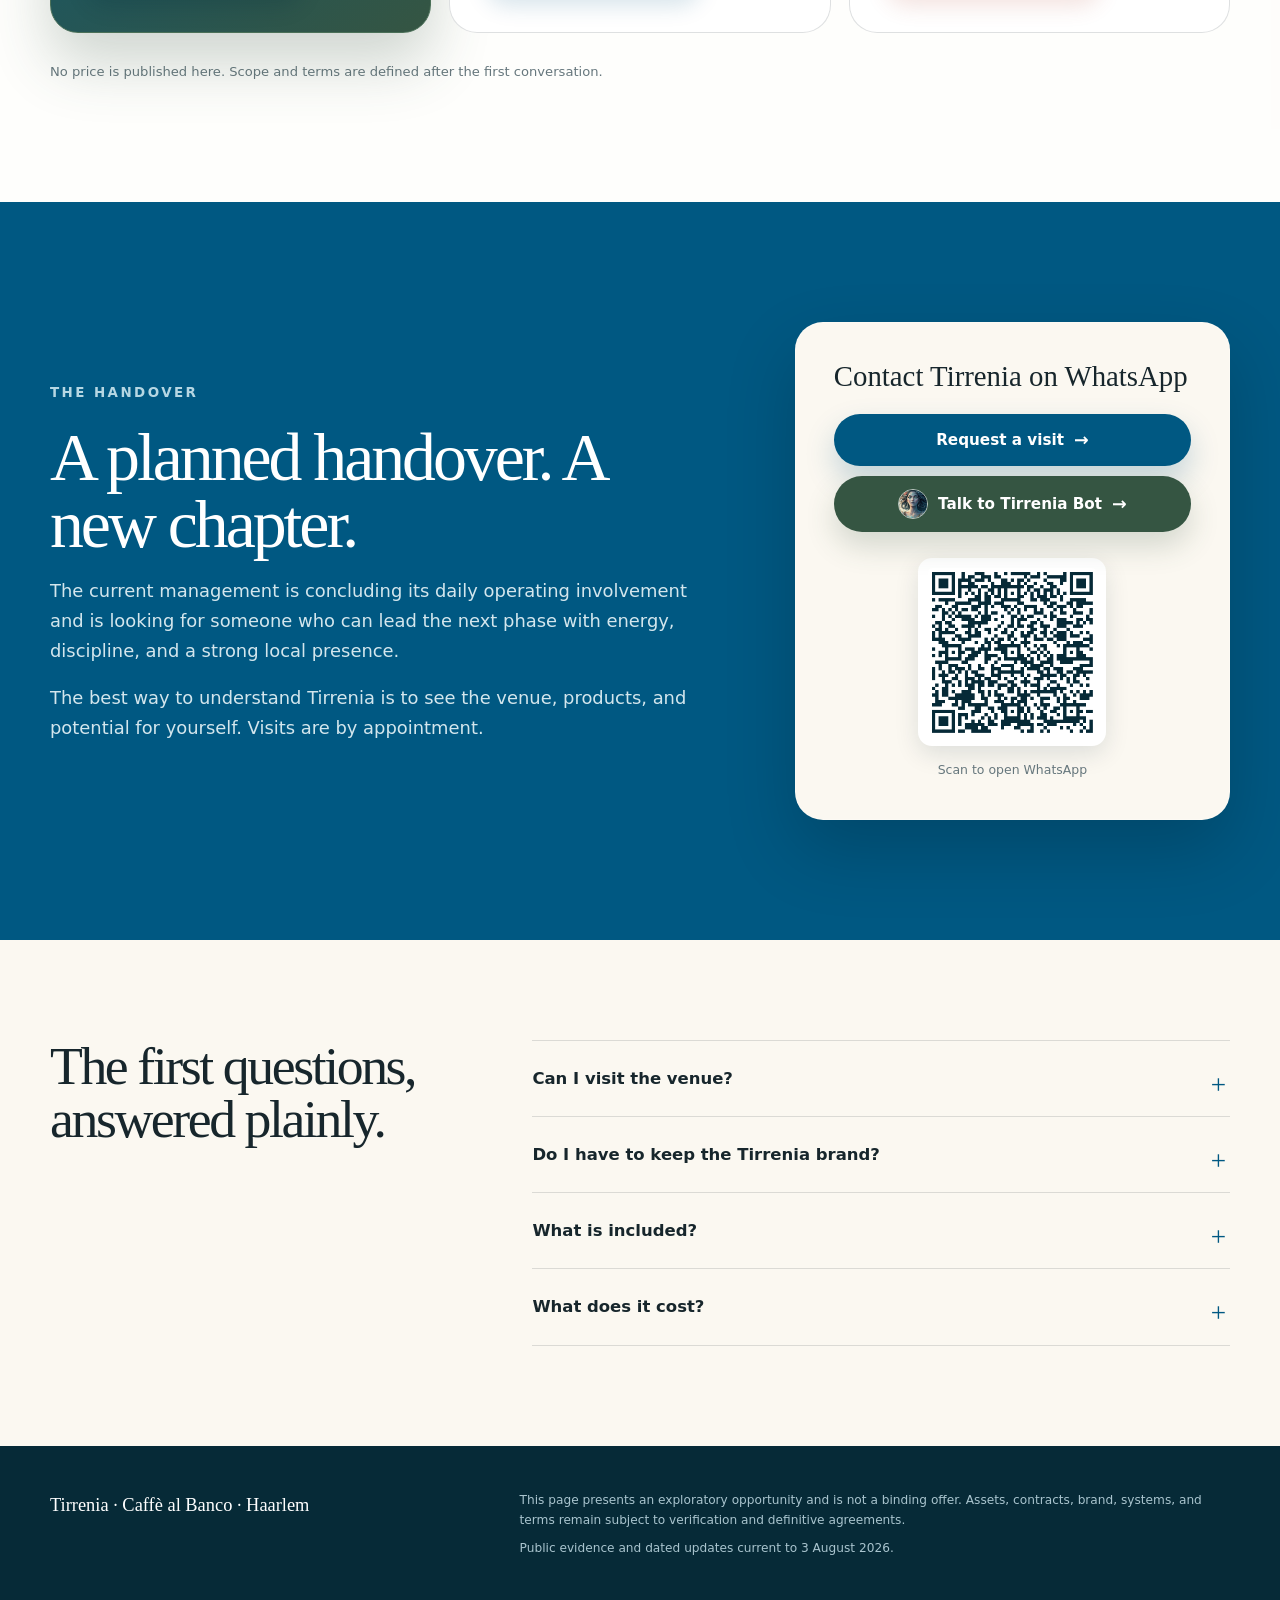
==== commit 6409426a: "Publish persistent buyer actions" ====
--- a/en/index.html
+++ b/en/index.html
@@ -1067,14 +1067,19 @@
         </div>
       </div>
     </dialog>
-    <button type="button" class="bot-chat-launcher" data-chat-open aria-haspopup="dialog" aria-controls="tirrenia-bot-dialog">
-      <img src="/assets/tirrenia-bot-avatar.webp" alt="" width="160" height="160">
-      <span>
-        <small>Tirrenia Bot</small>
-        <strong>Ask Tirrenia Bot</strong>
-      </span>
-      <i aria-hidden="true"></i>
-    </button>
+    <nav class="persistent-actions" aria-label="Quick actions" data-persistent-actions>
+      <a class="persistent-actions__visit" href="https://wa.me/31644164894?text=Hello%2C%20I%20saw%20Tirrenia%20Next.%20I%20would%20like%20to%20learn%20more%20and%20arrange%20a%20visit." target="_blank" rel="noopener noreferrer">
+        <span>Request a visit</span>
+      </a>
+      <a class="persistent-actions__paths" href="#paths">
+        <span>View the options</span>
+      </a>
+      <button type="button" class="persistent-actions__bot" data-chat-open aria-haspopup="dialog" aria-controls="tirrenia-bot-dialog">
+        <img src="/assets/tirrenia-bot-avatar.webp" alt="" width="160" height="160">
+        <span>Ask the Bot</span>
+        <i aria-hidden="true"></i>
+      </button>
+    </nav>
 
     <footer class="site-footer">
       <div class="site-footer__inner container">
--- a/assets/styles.css
+++ b/assets/styles.css
@@ -2429,70 +2429,131 @@
   transform: none;
 }
 
-.bot-chat-launcher {
+.persistent-actions {
   position: fixed;
   right: 24px;
   bottom: 24px;
   z-index: 110;
   display: flex;
-  min-height: 72px;
   align-items: center;
-  gap: 12px;
-  padding: 9px 18px 9px 9px;
+  gap: 7px;
+  padding: 7px;
+  background: rgba(251, 248, 241, 0.94);
+  border: 1px solid rgba(6, 42, 55, 0.14);
+  border-radius: 19px;
+  box-shadow: 0 18px 46px rgba(6, 42, 55, 0.3);
+  backdrop-filter: blur(16px);
+}
+
+.js-ready .persistent-actions {
+  visibility: hidden;
+  pointer-events: none;
+  opacity: 0;
+  transform: translateY(18px);
+  transition: opacity 200ms ease, transform 200ms ease, visibility 200ms ease;
+}
+
+.js-ready .persistent-actions.is-visible {
+  visibility: visible;
+  pointer-events: auto;
+  opacity: 1;
+  transform: none;
+}
+
+.persistent-actions__visit,
+.persistent-actions__paths,
+.persistent-actions__bot {
+  display: inline-flex;
+  min-height: 54px;
+  align-items: center;
+  justify-content: center;
+  gap: 9px;
+  padding: 11px 17px;
   color: white;
-  background: var(--sea-deep);
-  border: 1px solid rgba(255, 255, 255, 0.22);
-  border-radius: 999px;
-  box-shadow: 0 18px 46px rgba(6, 42, 55, 0.3);
+  border: 0;
+  border-radius: 13px;
   font: inherit;
-  text-align: left;
+  font-size: 0.9rem;
+  font-weight: 850;
+  line-height: 1.15;
+  text-align: center;
+  text-decoration: none;
   cursor: pointer;
-  transition: transform 180ms ease, background 180ms ease;
-}
-
-.bot-chat-launcher:hover {
+  transition: transform 180ms ease, background 180ms ease, box-shadow 180ms ease;
+}
+
+.persistent-actions__visit {
   background: var(--sea);
+  box-shadow: 0 10px 24px rgba(0, 88, 130, 0.2);
+}
+
+.persistent-actions__visit::after {
+  content: '→';
+  font-size: 1.05rem;
+}
+
+.persistent-actions__paths {
+  color: var(--sea-deep);
+  background: white;
+  border: 1px solid var(--line);
+  box-shadow: 0 10px 24px rgba(6, 42, 55, 0.08);
+}
+
+.persistent-actions__paths::after {
+  content: '↓';
+  font-size: 1rem;
+}
+
+.persistent-actions__bot {
+  background: var(--italia-green-dark);
+  box-shadow: 0 10px 24px rgba(53, 85, 66, 0.2);
+}
+
+.persistent-actions__visit:hover,
+.persistent-actions__paths:hover,
+.persistent-actions__bot:hover {
   transform: translateY(-2px);
 }
 
-.bot-chat-launcher img {
-  width: 54px;
-  height: 54px;
+.persistent-actions__visit:hover {
+  background: var(--sea-dark);
+}
+
+.persistent-actions__paths:hover {
+  color: var(--sea);
+  background: var(--cream-light);
+}
+
+.persistent-actions__bot:hover {
+  background: var(--italia-green);
+}
+
+.persistent-actions__bot img {
+  width: 34px;
+  height: 34px;
   flex: 0 0 auto;
   object-fit: cover;
-  border: 2px solid rgba(255, 255, 255, 0.75);
+  border: 1px solid rgba(255, 255, 255, 0.72);
   border-radius: 50%;
 }
 
-.bot-chat-launcher span {
-  display: grid;
-  line-height: 1.2;
-}
-
-.bot-chat-launcher small {
-  color: #a9d6e7;
-  font-size: 0.8rem;
-  font-weight: 800;
-  letter-spacing: 0.09em;
-  text-transform: uppercase;
-}
-
-.bot-chat-launcher strong {
-  margin-top: 3px;
-  font-size: 0.98rem;
-}
-
-.bot-chat-launcher i {
+.persistent-actions__bot i {
   width: 10px;
   height: 10px;
-  margin-left: 2px;
+  flex: 0 0 auto;
   background: #85b894;
   border: 2px solid rgba(255, 255, 255, 0.72);
   border-radius: 50%;
   box-shadow: 0 0 0 4px rgba(133, 184, 148, 0.16);
 }
 
-.bot-chat[open] ~ .bot-chat-launcher {
+.persistent-actions [aria-disabled='true'] {
+  cursor: not-allowed;
+  filter: saturate(0.3);
+  opacity: 0.72;
+}
+
+.bot-chat[open] ~ .persistent-actions {
   display: none;
 }
 
@@ -3056,24 +3117,34 @@
     letter-spacing: 0.06em;
   }
 
-  .bot-chat-launcher {
-    right: 14px;
-    bottom: 14px;
-    min-height: 62px;
-    padding: 7px 14px 7px 7px;
-  }
-
-  .bot-chat-launcher img {
-    width: 46px;
-    height: 46px;
-  }
-
-  .bot-chat-launcher small {
-    font-size: 0.74rem;
-  }
-
-  .bot-chat-launcher strong {
-    font-size: 0.9rem;
+  .persistent-actions {
+    right: 10px;
+    bottom: max(10px, env(safe-area-inset-bottom));
+    left: 10px;
+    display: grid;
+    grid-template-columns: 1.08fr 0.96fr 0.96fr;
+    gap: 6px;
+    padding: 6px;
+    border-radius: 17px;
+  }
+
+  .persistent-actions__visit,
+  .persistent-actions__paths,
+  .persistent-actions__bot {
+    min-width: 0;
+    min-height: 52px;
+    gap: 6px;
+    padding: 9px 10px;
+    font-size: 0.8rem;
+  }
+
+  .persistent-actions__bot img {
+    width: 28px;
+    height: 28px;
+  }
+
+  .persistent-actions__bot i {
+    display: none;
   }
 
   .bot-chat {
@@ -3375,6 +3446,20 @@
   }
 }
 
+@media (max-width: 360px) {
+  .persistent-actions__visit,
+  .persistent-actions__paths,
+  .persistent-actions__bot {
+    padding-inline: 7px;
+    font-size: 0.75rem;
+  }
+
+  .persistent-actions__bot img {
+    width: 26px;
+    height: 26px;
+  }
+}
+
 @media (prefers-reduced-motion: reduce) {
   html {
     scroll-behavior: auto;
@@ -3393,4 +3478,8 @@
     opacity: 1;
     transform: none;
   }
-}
+
+  .js-ready .persistent-actions {
+    transition: none;
+  }
+}
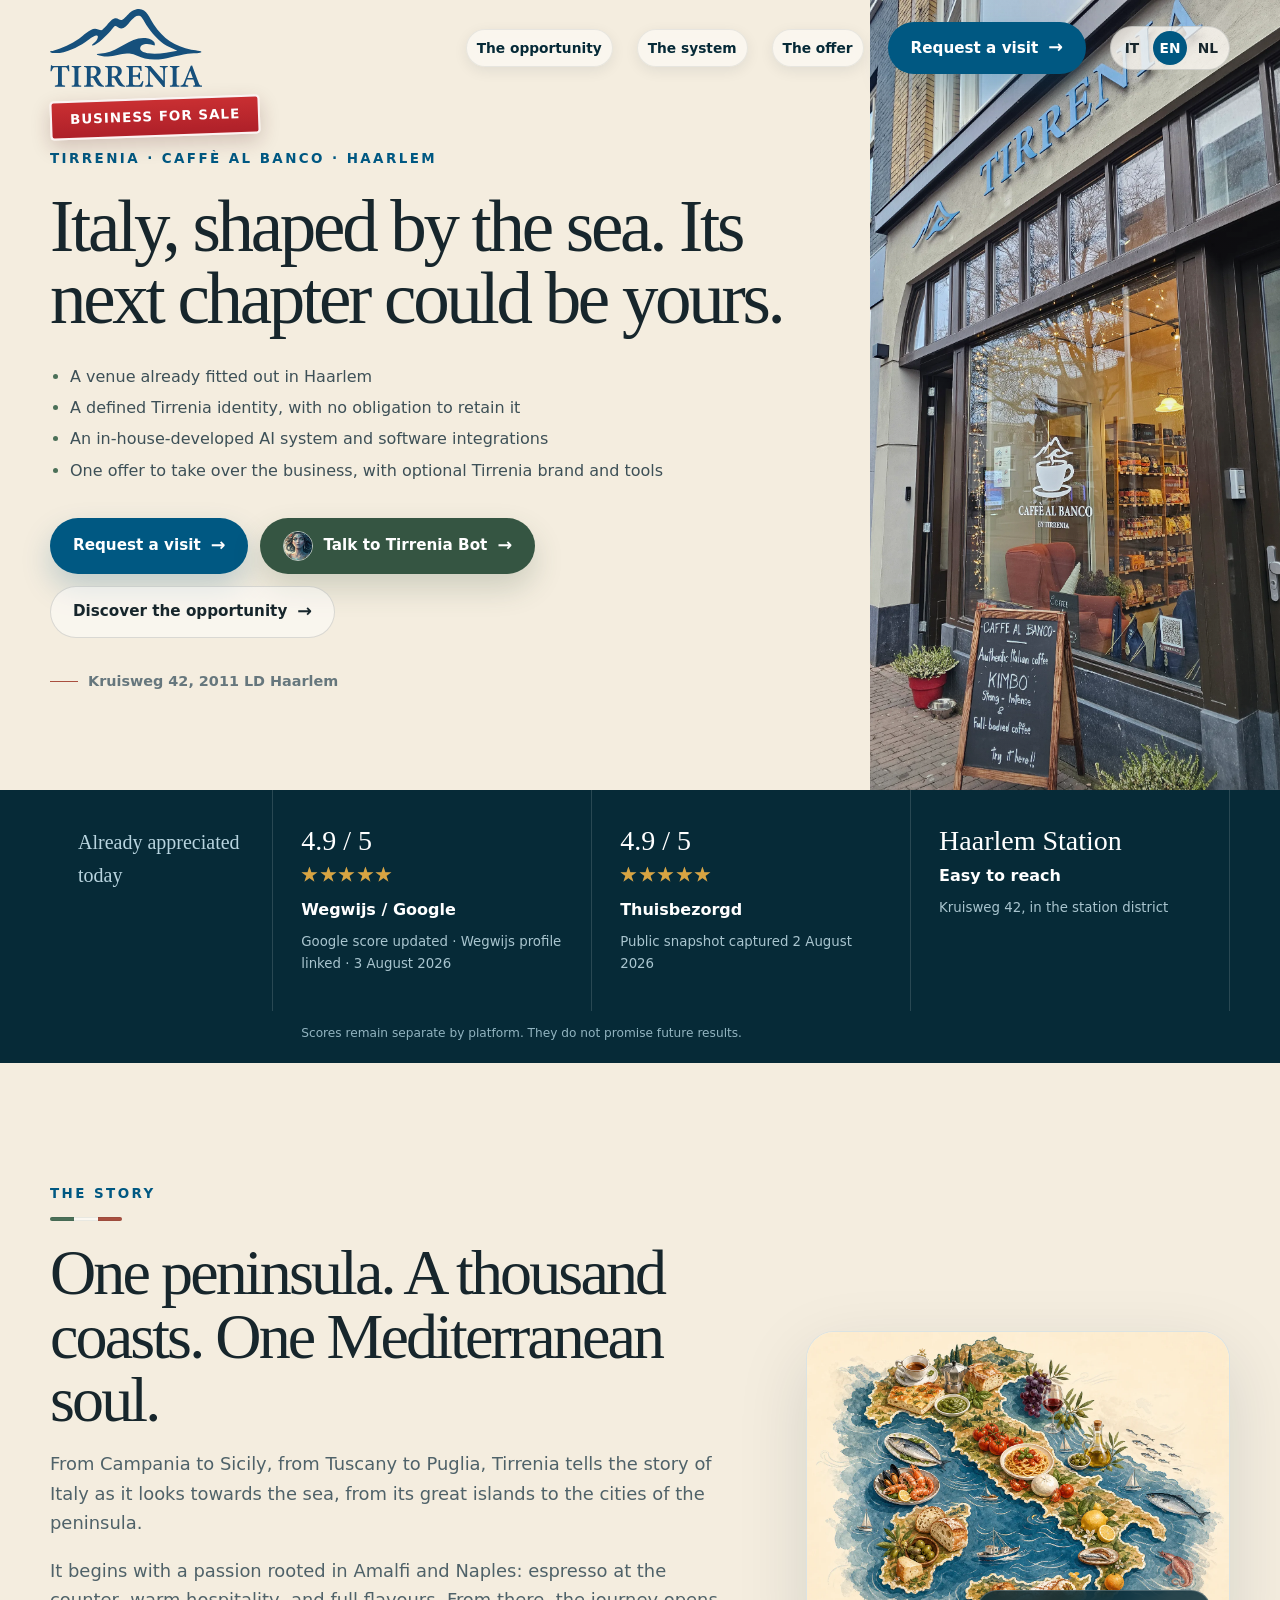
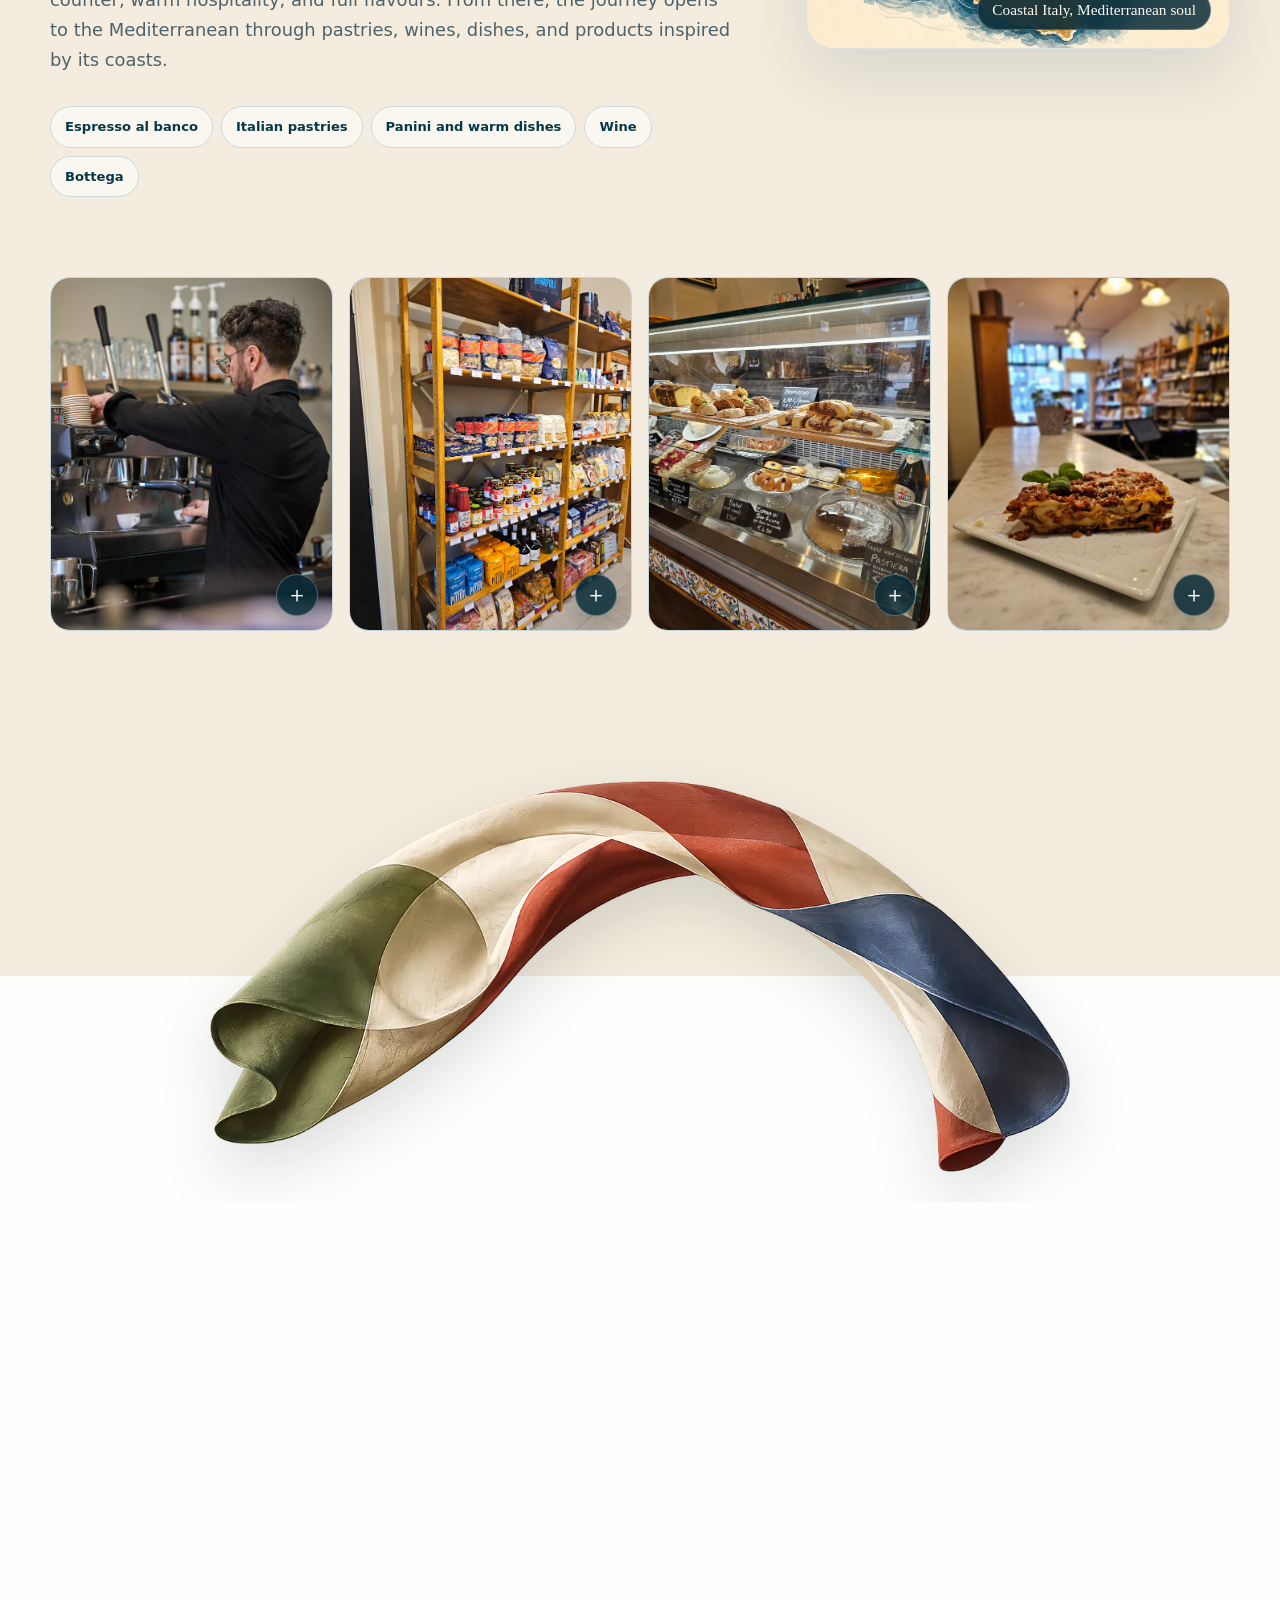
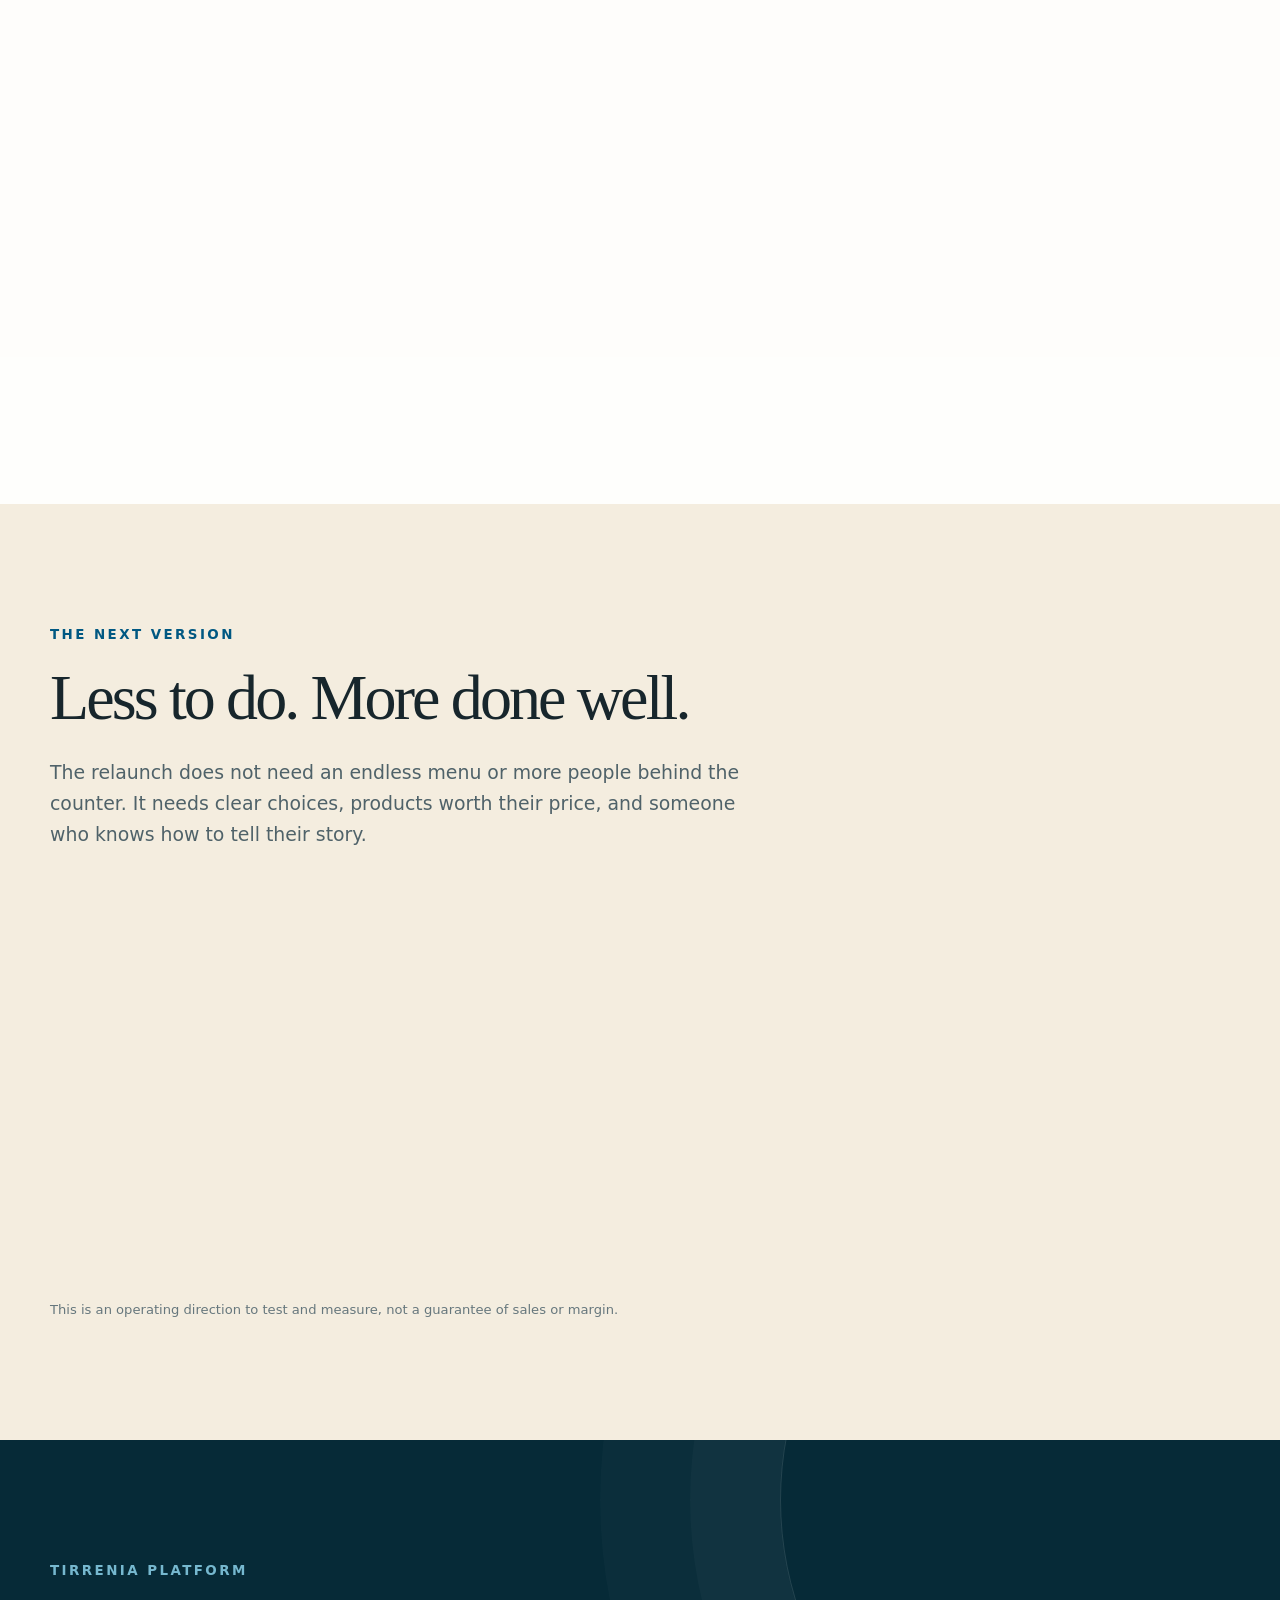
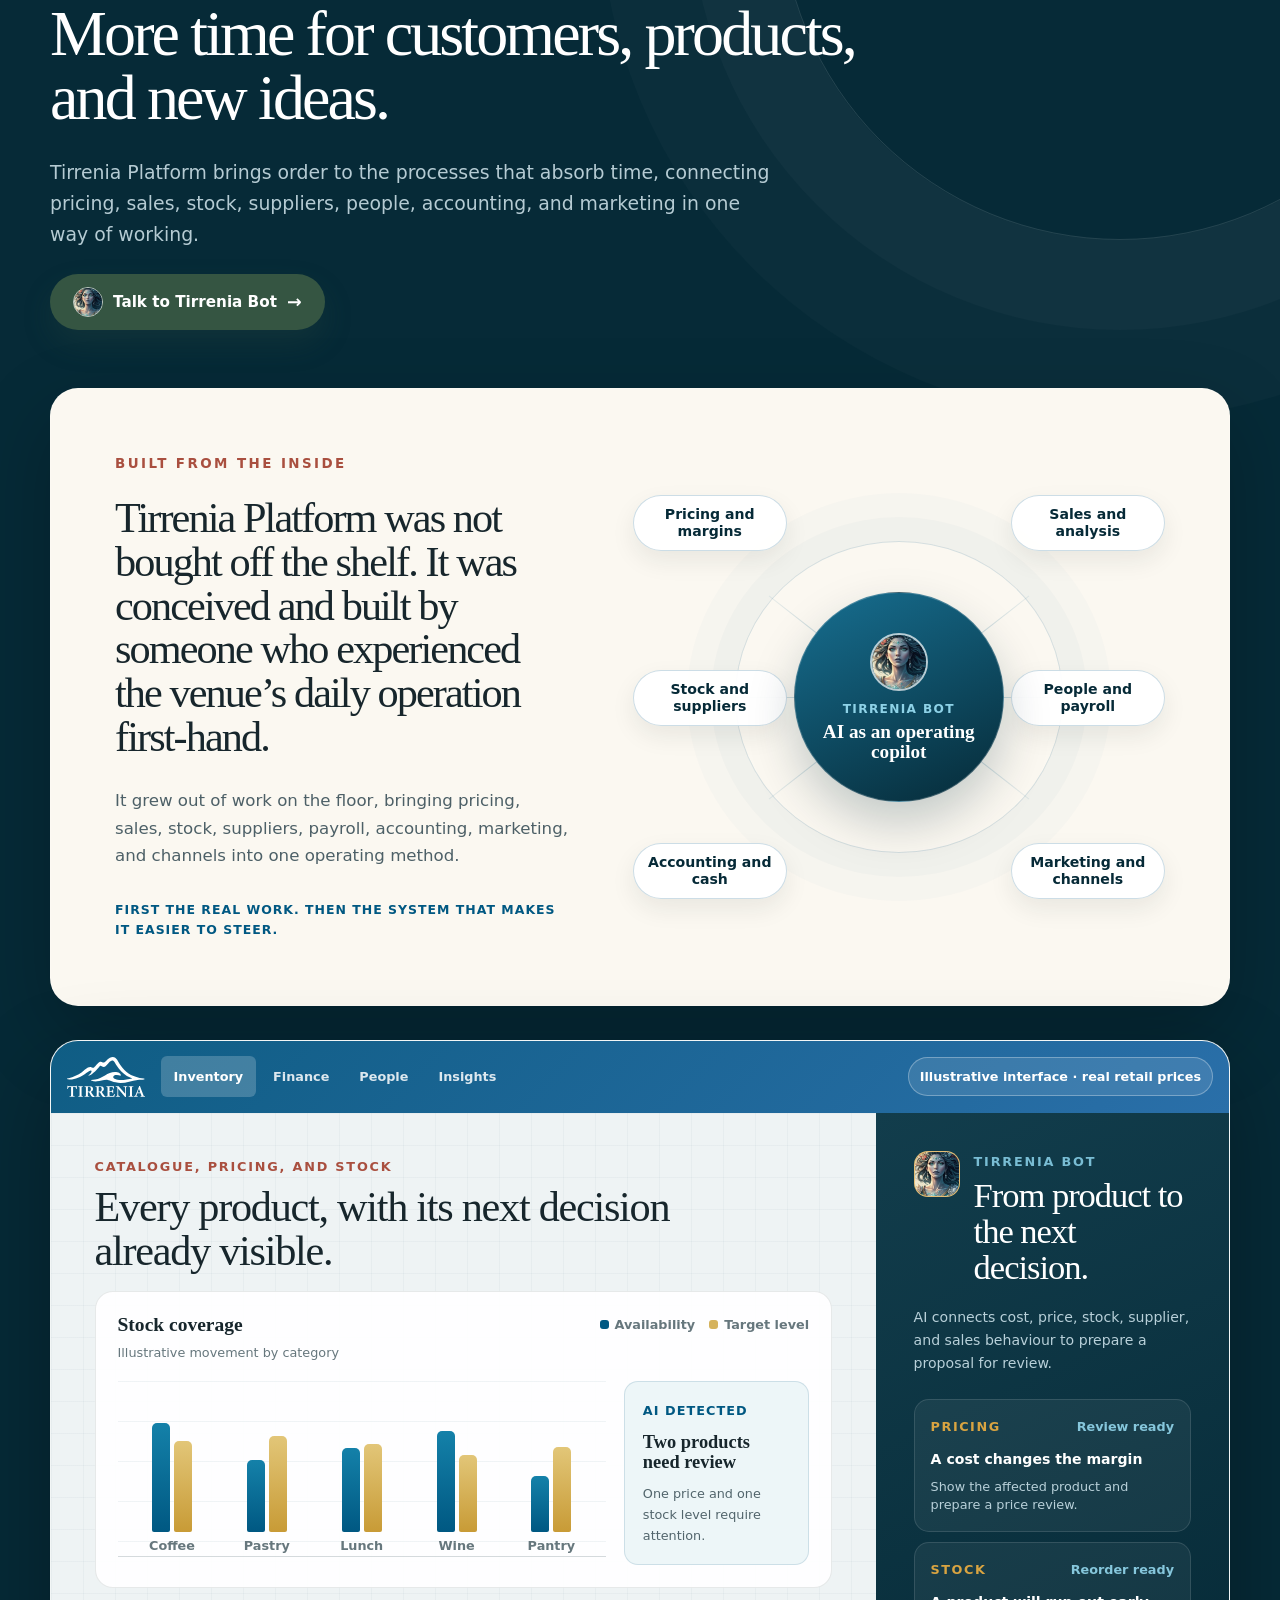
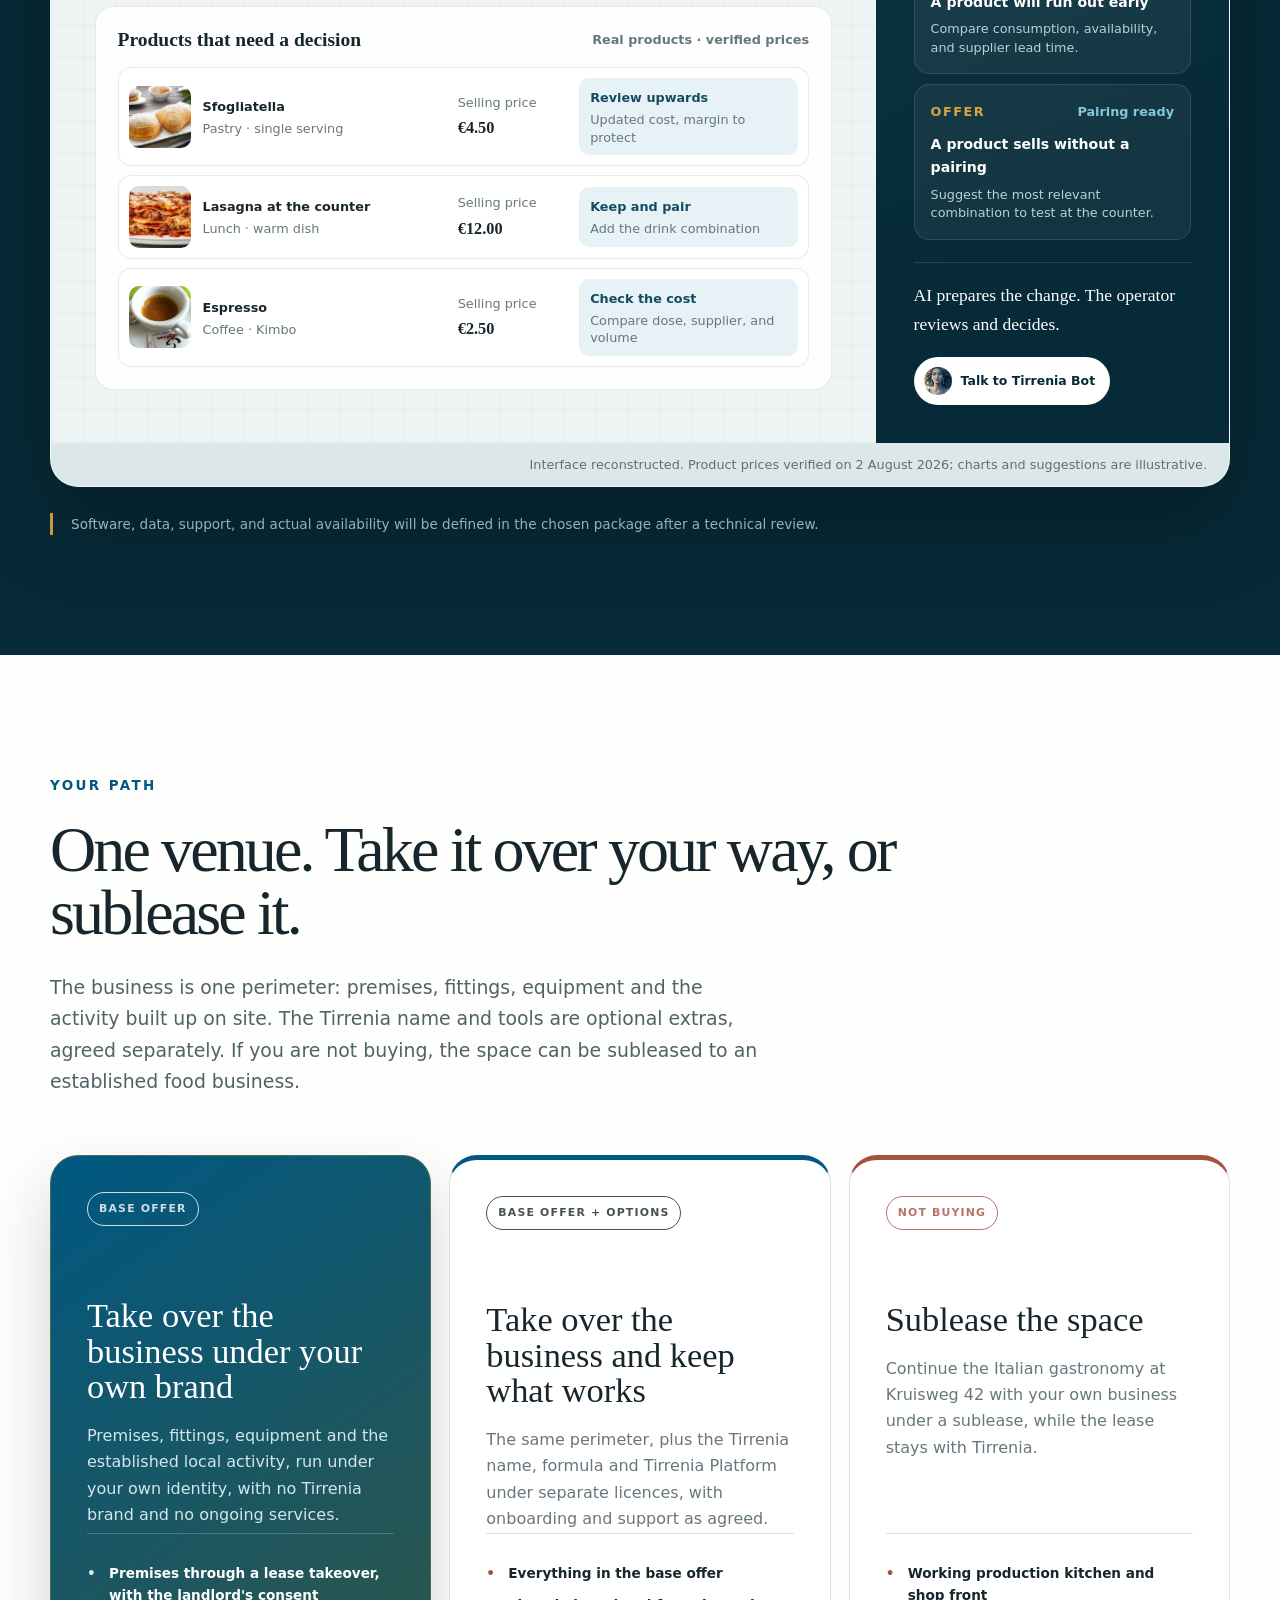
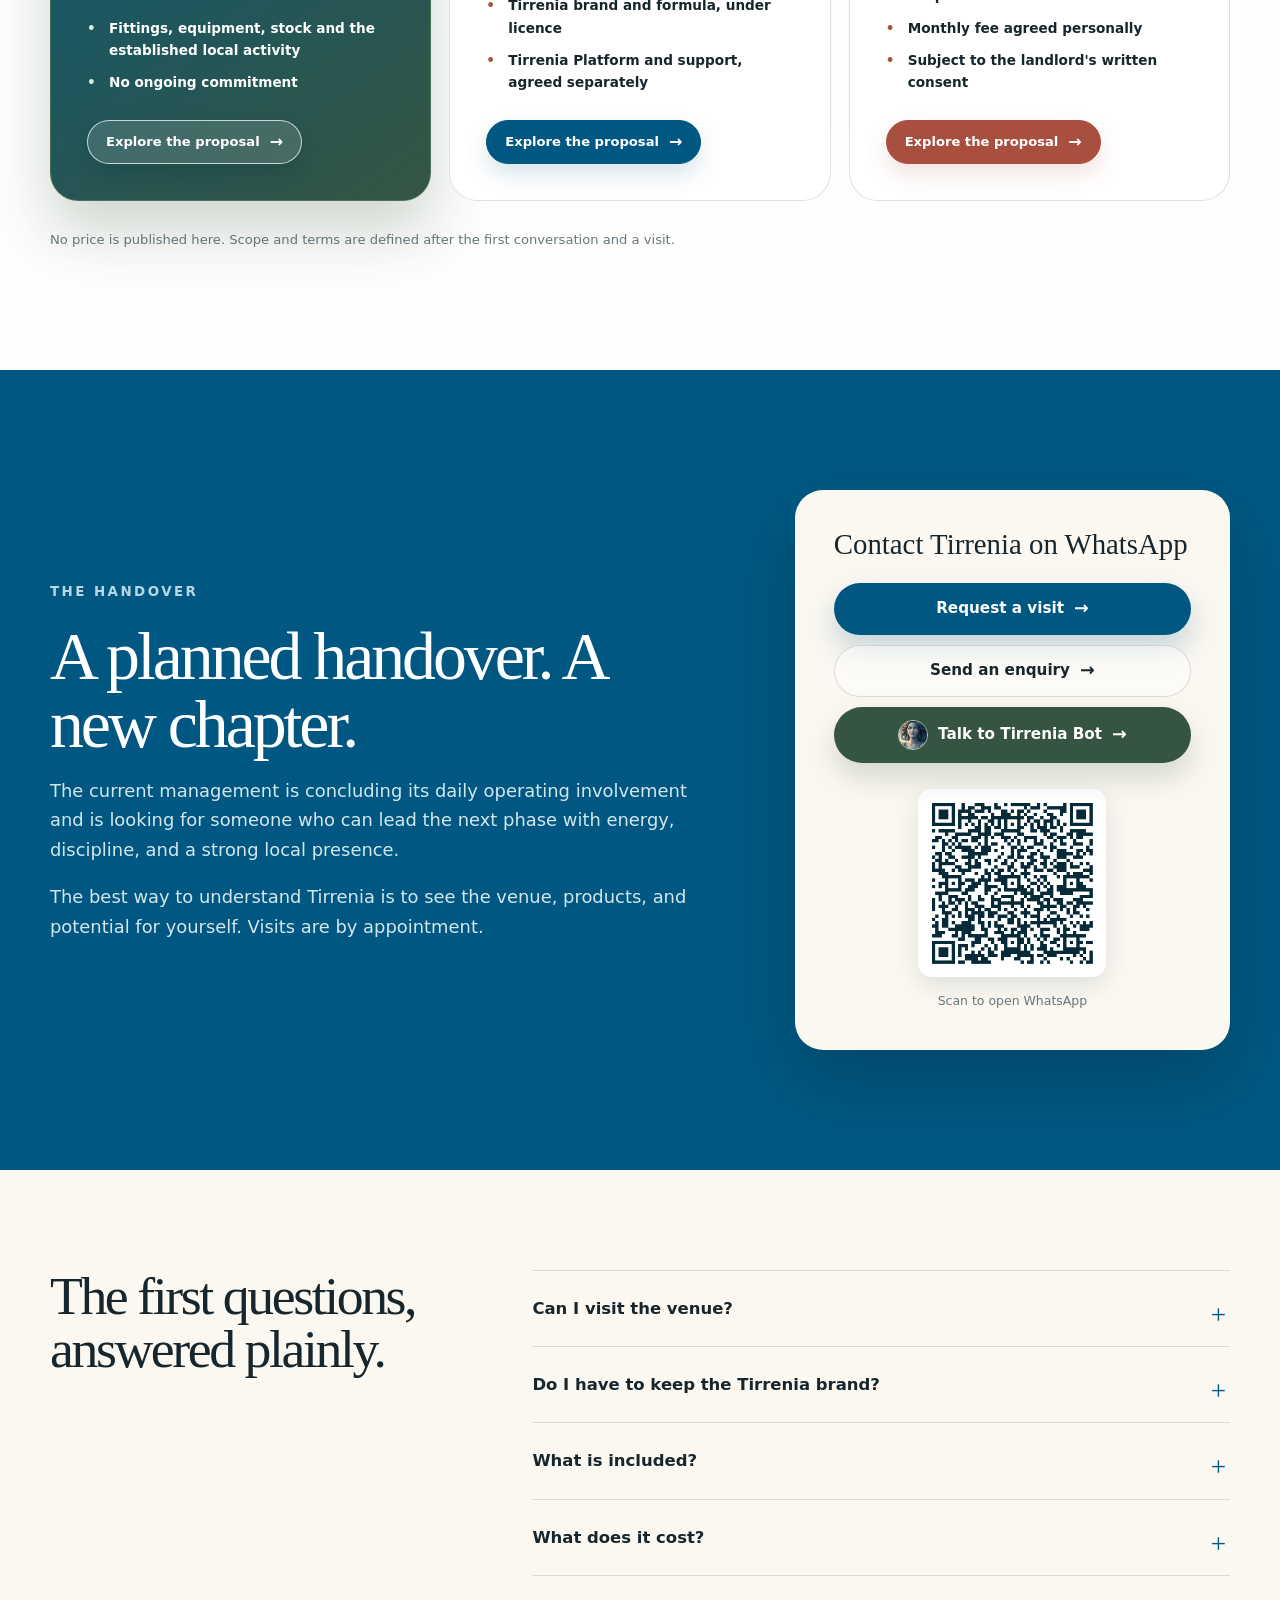
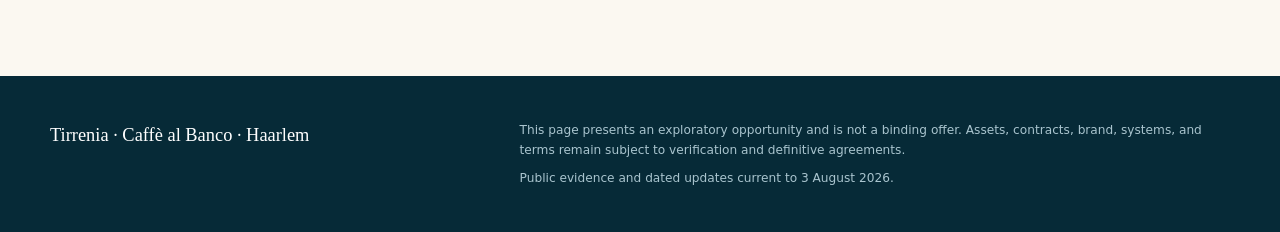
==== commit 77dc20a6: "Deploy Tirrenia public request pages" ====
--- a/en/index.html
+++ b/en/index.html
@@ -1,5 +1,5 @@
 <!DOCTYPE html>
-<html lang="en" data-preview-mode="release" data-content-revision="2026-08-03.2">
+<html lang="en" data-preview-mode="release" data-content-revision="2026-09-17.1">
   <head>
     <meta charset="utf-8">
     <meta name="viewport" content="width=device-width, initial-scale=1">
@@ -7,10 +7,10 @@
     <meta name="referrer" content="no-referrer">
     <meta name="theme-color" content="#f4eddf">
     <title>Tirrenia Haarlem | The next chapter</title>
-    <meta name="description" content="A real Italian venue, a distinctive concept, and three ways to write Tirrenia’s next chapter in Haarlem.">
+    <meta name="description" content="A real Italian venue, a distinctive concept, and a clear way to write Tirrenia’s next chapter in Haarlem: take over the business, or sublease the space.">
     <meta property="og:type" content="website">
     <meta property="og:title" content="Tirrenia Haarlem | The next chapter">
-    <meta property="og:description" content="A real Italian venue, a distinctive concept, and three ways to write Tirrenia’s next chapter in Haarlem.">
+    <meta property="og:description" content="A real Italian venue, a distinctive concept, and a clear way to write Tirrenia’s next chapter in Haarlem: take over the business, or sublease the space.">
     <meta property="og:url" content="https://next.tirrenia.eu/en/">
     <meta property="og:locale" content="en_GB">
     <link rel="canonical" href="https://next.tirrenia.eu/en/">
@@ -33,7 +33,7 @@
         <nav class="site-nav" aria-label="Tirrenia">
           <a href="#opportunity">The opportunity</a>
           <a href="#system">The system</a>
-          <a href="#paths">Three paths</a>
+          <a href="#paths">The offer</a>
           <a class="button button--primary" href="https://wa.me/31644164894?text=Hello%2C%20I%20saw%20Tirrenia%20Next.%20I%20would%20like%20to%20learn%20more%20and%20arrange%20a%20visit." target="_blank" rel="noopener noreferrer">Request a visit</a>
           <span class="language-switch" role="group" aria-label="Change language">
             <a href="/it/" lang="it" hreflang="it">IT</a><a href="/en/" lang="en" hreflang="en" aria-current="page">EN</a><a href="/nl/" lang="nl" hreflang="nl">NL</a>
@@ -50,7 +50,7 @@
           <p class="eyebrow">Tirrenia · Caffè al Banco · Haarlem</p>
           <h1>Italy, shaped by the sea. Its next chapter could be yours.</h1>
           <ul class="hero__points">
-            <li>A venue already fitted out in Haarlem</li><li>A defined Tirrenia identity, with no obligation to retain it</li><li>An in-house-developed AI system and software integrations</li><li>Three transfer options, based on the desired level of continuity</li>
+            <li>A venue already fitted out in Haarlem</li><li>A defined Tirrenia identity, with no obligation to retain it</li><li>An in-house-developed AI system and software integrations</li><li>One offer to take over the business, with optional Tirrenia brand and tools</li>
           </ul>
           <div class="hero__actions">
             <a class="button button--primary" href="https://wa.me/31644164894?text=Hello%2C%20I%20saw%20Tirrenia%20Next.%20I%20would%20like%20to%20learn%20more%20and%20arrange%20a%20visit." target="_blank" rel="noopener noreferrer">Request a visit</a>
@@ -842,40 +842,40 @@
     <section id="paths" class="section section--white">
       <div class="container">
         <p class="eyebrow">Your path</p>
-        <h2 class="section-title">One starting point. Three ways to make it yours.</h2>
-        <p class="section-intro">The more you carry forward what we have built, the lighter the entry cost becomes.</p>
+        <h2 class="section-title">One venue. Take it over your way, or sublease it.</h2>
+        <p class="section-intro">The business is one perimeter: premises, fittings, equipment and the activity built up on site. The Tirrenia name and tools are optional extras, agreed separately. If you are not buying, the space can be subleased to an established food business.</p>
         <div class="paths-grid">
         <article class="path-card" data-reveal>
-          <span class="path-card__label">Strongest advantage</span>
-          <h3>Continue Tirrenia</h3>
-          <p>Carry on the brand, formula, and system. This path offers the most favourable entry terms and the fullest support.</p>
-          <ul><li>Tirrenia brand</li><li>Agreed operating system</li><li>Defined onboarding and support</li></ul>
+          <span class="path-card__label">Base offer</span>
+          <h3>Take over the business under your own brand</h3>
+          <p>Premises, fittings, equipment and the established local activity, run under your own identity, with no Tirrenia brand and no ongoing services.</p>
+          <ul><li>Premises through a lease takeover, with the landlord&#039;s consent</li><li>Fittings, equipment, stock and the established local activity</li><li>No ongoing commitment</li></ul>
           <span class="path-card__cta" aria-hidden="true">Explore the proposal</span>
           <button class="path-card__trigger" type="button" data-path-open="path-dialog-1" aria-haspopup="dialog">
-            <span class="visually-hidden">Explore the proposal: Continue Tirrenia</span>
+            <span class="visually-hidden">Explore the proposal: Take over the business under your own brand</span>
           </button>
         </article>
         <article class="path-card" data-reveal>
-          <span class="path-card__label">Meaningful advantage</span>
-          <h3>Your brand, with the system</h3>
-          <p>Give the venue a new identity while keeping the tools that reduce manual work and support better decisions.</p>
-          <ul><li>Your own brand</li><li>Agreed system</li><li>Support with clear boundaries</li></ul>
+          <span class="path-card__label">Base offer + options</span>
+          <h3>Take over the business and keep what works</h3>
+          <p>The same perimeter, plus the Tirrenia name, formula and Tirrenia Platform under separate licences, with onboarding and support as agreed.</p>
+          <ul><li>Everything in the base offer</li><li>Tirrenia brand and formula, under licence</li><li>Tirrenia Platform and support, agreed separately</li></ul>
           <span class="path-card__cta" aria-hidden="true">Explore the proposal</span>
           <button class="path-card__trigger" type="button" data-path-open="path-dialog-2" aria-haspopup="dialog">
-            <span class="visually-hidden">Explore the proposal: Your brand, with the system</span>
+            <span class="visually-hidden">Explore the proposal: Take over the business and keep what works</span>
           </button>
         </article>
         <article class="path-card" data-reveal>
-          <span class="path-card__label">Standard terms</span>
-          <h3>Relaunch your way</h3>
-          <p>Evaluate the transferable local scope and build an independent relaunch without the Tirrenia brand or ongoing services.</p>
-          <ul><li>Independent identity</li><li>Verified asset perimeter</li><li>No ongoing commitment</li></ul>
+          <span class="path-card__label">Not buying</span>
+          <h3>Sublease the space</h3>
+          <p>Continue the Italian gastronomy at Kruisweg 42 with your own business under a sublease, while the lease stays with Tirrenia.</p>
+          <ul><li>Working production kitchen and shop front</li><li>Monthly fee agreed personally</li><li>Subject to the landlord&#039;s written consent</li></ul>
           <span class="path-card__cta" aria-hidden="true">Explore the proposal</span>
           <button class="path-card__trigger" type="button" data-path-open="path-dialog-3" aria-haspopup="dialog">
-            <span class="visually-hidden">Explore the proposal: Relaunch your way</span>
+            <span class="visually-hidden">Explore the proposal: Sublease the space</span>
           </button>
         </article></div>
-        <p class="section-note">No price is published here. Scope and terms are defined after the first conversation.</p>
+        <p class="section-note">No price is published here. Scope and terms are defined after the first conversation and a visit.</p>
       </div>
 
         <dialog class="path-dialog" id="path-dialog-1" aria-labelledby="path-dialog-1-title">
@@ -884,27 +884,28 @@
               <span>Close</span>
               <span aria-hidden="true">×</span>
             </button>
-            <span class="path-card__label">Strongest advantage</span>
-            <h3 id="path-dialog-1-title">Continue Tirrenia</h3>
-            <p class="path-dialog__intro">This is the most complete path. It keeps Tirrenia recognisable and focuses the handover on what already exists instead of starting again from zero.</p>
+            <span class="path-card__label">Base offer</span>
+            <h3 id="path-dialog-1-title">Take over the business under your own brand</h3>
+            <p class="path-dialog__intro">This is the offer itself: everything needed to operate at Kruisweg 42, transferred once, with nothing recurring.</p>
             <div class="path-dialog__grid">
               <section>
                 <h4>Who it suits</h4>
-                <p>For someone who wants to develop an established Italian identity, be present in the venue, and improve the model with commercial discipline.</p>
+                <p>For someone who already has a concept or brand and wants a fitted, working venue rather than an empty room.</p>
               </section>
               <section>
                 <h4>What we can build together</h4>
-                <ul><li>Use of the Tirrenia brand and formula within the approved scope</li><li>Product, active-selling, and operating playbook</li><li>Agreed licence or transfer of the system, usable data, and materials</li><li>Initial onboarding and ongoing support with defined activities, time, and limits</li></ul>
+                <ul><li>Verified perimeter of premises, fittings, equipment and stock</li><li>The established local activity: products, menu and the way of working built up on site</li><li>Practical handover of the information expressly agreed</li><li>No use of the Tirrenia brand, website or software</li></ul>
               </section>
               <section>
                 <h4>How the relationship works</h4>
-                <ul><li>You run the local business through your own entity and team</li><li>Operating decisions, working capital, and local risk remain with the operator</li><li>Continuing the brand and system allows the most favourable entry terms to be discussed</li></ul>
+                <ul><li>You define identity, menu, processes and tools independently</li><li>Operating decisions, working capital and local risk are yours</li><li>No recurring relationship unless requested and agreed</li></ul>
               </section>
               <section class="path-dialog__check">
                 <h4>To verify before any agreement</h4>
-                <p>Premises, assets, contracts, brand, software, data, and support are confirmed only after the required checks and consents.</p>
+                <p>Premises, assets, equipment, stock and contracts are confirmed only after title, condition, documents and the landlord&#039;s written consent are verified.</p>
               </section>
             </div>
+            <a class="button button--primary" href="/sale/">Send an enquiry</a>
           </div>
         </dialog>
         <dialog class="path-dialog" id="path-dialog-2" aria-labelledby="path-dialog-2-title">
@@ -913,27 +914,28 @@
               <span>Close</span>
               <span aria-hidden="true">×</span>
             </button>
-            <span class="path-card__label">Meaningful advantage</span>
-            <h3 id="path-dialog-2-title">Your brand, with the system</h3>
-            <p class="path-dialog__intro">Build a new identity for the venue without losing the work already done on management, data, and organisation.</p>
+            <span class="path-card__label">Base offer + options</span>
+            <h3 id="path-dialog-2-title">Take over the business and keep what works</h3>
+            <p class="path-dialog__intro">The base offer stays the same. What changes is that you can keep Tirrenia recognisable and reuse the tools that already run pricing, sales, stock, suppliers, people and accounting.</p>
             <div class="path-dialog__grid">
               <section>
                 <h4>Who it suits</h4>
-                <p>For someone who already has a brand or wants to create one, but does not want to rebuild every operating tool alone.</p>
+                <p>For someone who wants to develop an established Italian identity in the venue and prefers not to rebuild every operating tool alone.</p>
               </section>
               <section>
                 <h4>What we can build together</h4>
-                <ul><li>Brand, visual identity, and commercial offer defined by the new operator</li><li>Agreed system for pricing, sales, stock, suppliers, people, and accounting</li><li>Initial configuration, procedures, and usable data within the approved scope</li><li>Optional support with activities, timing, and responsibilities agreed in advance</li></ul>
+                <ul><li>Use of the Tirrenia brand and formula within the agreed scope, under licence</li><li>Tirrenia Platform for pricing, sales, stock, suppliers, people and accounting, under licence</li><li>Product, active-selling and operating playbook</li><li>Initial onboarding and support with defined activities, time and limits</li></ul>
               </section>
               <section>
                 <h4>How the relationship works</h4>
-                <ul><li>The Tirrenia brand is not used</li><li>Management and local operating risk remain fully with the operator</li><li>Adopting the system allows a meaningful entry advantage to be discussed, below full Tirrenia continuity</li></ul>
+                <ul><li>You run the local business through your own entity and team</li><li>Operating decisions, working capital and local risk remain with the operator</li><li>Brand, software and support are separate agreements with their own terms; none of them is required</li></ul>
               </section>
               <section class="path-dialog__check">
                 <h4>To verify before any agreement</h4>
-                <p>Available functions, data, licences, support, and duration are defined after technical and professional review.</p>
+                <p>Brand, software, data, support and duration are defined after technical and professional review, separately from the transfer of the business.</p>
               </section>
             </div>
+            <a class="button button--primary" href="/sale/">Send an enquiry</a>
           </div>
         </dialog>
         <dialog class="path-dialog" id="path-dialog-3" aria-labelledby="path-dialog-3-title">
@@ -942,27 +944,28 @@
               <span>Close</span>
               <span aria-hidden="true">×</span>
             </button>
-            <span class="path-card__label">Standard terms</span>
-            <h3 id="path-dialog-3-title">Relaunch your way</h3>
-            <p class="path-dialog__intro">This is the freest path. You assess only what can be transferred and build the identity, tools, and operating method independently.</p>
+            <span class="path-card__label">Not buying</span>
+            <h3 id="path-dialog-3-title">Sublease the space</h3>
+            <p class="path-dialog__intro">For an established food business that needs a second kitchen, a production base or a pickup point, without taking over the business.</p>
             <div class="path-dialog__grid">
               <section>
                 <h4>Who it suits</h4>
-                <p>For someone who already has a complete concept or wants full autonomy without ongoing Tirrenia services.</p>
+                <p>For operators already active between Haarlem and Amsterdam, such as an Italian deli, a caterer or a pizza and focaccia producer, who continue an Italian food concept.</p>
               </section>
               <section>
                 <h4>What we can build together</h4>
-                <ul><li>Assessment of the verified premises, furniture, equipment, and stock perimeter</li><li>Practical handover of only the information expressly agreed</li><li>No use of the Tirrenia brand</li><li>No ongoing system or support unless covered by a separate agreement</li></ul>
+                <ul><li>Use of the kitchen and shop front as agreed</li><li>Utilities advanced by Tirrenia and reimbursed for your share</li><li>Tirrenia brand, website, platform and supplies as separate, optional services</li><li>Full details and the enquiry form at next.tirrenia.eu/subrent/</li></ul>
               </section>
               <section>
                 <h4>How the relationship works</h4>
-                <ul><li>You define the identity, menu, processes, and tools independently</li><li>No recurring relationship begins unless it is requested and agreed</li><li>The path follows standard entry terms</li></ul>
+                <ul><li>The head lease stays with Tirrenia V.O.F.</li><li>The premises remain designated for Italian deli and traiteur use, with limited seated service</li><li>Conditions are agreed case by case and confirmed in writing</li></ul>
               </section>
               <section class="path-dialog__check">
                 <h4>To verify before any agreement</h4>
-                <p>Availability of the premises, assets, equipment, and stock depends on title, condition, documents, and required consents.</p>
+                <p>A sublease requires the landlord&#039;s written consent. Nothing is agreed before a signed document.</p>
               </section>
             </div>
+            <a class="button button--primary" href="/subrent/">Send an enquiry</a>
           </div>
         </dialog>
     </section>
@@ -979,6 +982,7 @@
           <h3 id="contact-title">Contact Tirrenia on WhatsApp</h3>
           <div class="contact-card__actions">
             <a class="button button--primary" href="https://wa.me/31644164894?text=Hello%2C%20I%20saw%20Tirrenia%20Next.%20I%20would%20like%20to%20learn%20more%20and%20arrange%20a%20visit." target="_blank" rel="noopener noreferrer">Request a visit</a>
+            <a class="button button--ghost" href="/sale/">Send an enquiry</a>
             <button type="button" class="button button--bot" data-chat-open aria-haspopup="dialog" aria-controls="tirrenia-bot-dialog">
     <img src="/assets/tirrenia-bot-avatar.webp" alt="" width="32" height="32">
     <span>Talk to Tirrenia Bot</span>
@@ -1000,15 +1004,15 @@
         </details>
         <details>
           <summary>Do I have to keep the Tirrenia brand?</summary>
-          <p>No. You can continue Tirrenia, use your own brand with the system, or explore a fully independent relaunch.</p>
+          <p>No. The business is transferred without the brand. If you want continuity, the Tirrenia name, formula and tools can be licensed separately.</p>
         </details>
         <details>
           <summary>What is included?</summary>
-          <p>It depends on the chosen path. Any use of the current premises, assets, contracts, brand, and systems remains subject to verification and the required consents.</p>
+          <p>The premises through a lease takeover, the fittings, equipment and stock, and the established local activity. Brand, website, software and support are optional and agreed separately. Everything remains subject to verification and the landlord’s consent.</p>
         </details>
         <details>
           <summary>What does it cost?</summary>
-          <p>Figures are not public. We define the scope after the first conversation. Terms become more favourable when the brand and system continue to create value.</p>
+          <p>Figures are not public. We define the scope after the first conversation and a visit.</p>
         </details></div>
       </div>
     </section>
@@ -1046,7 +1050,7 @@
             </div>
           </li>
         </ol>
-        <div class="bot-chat__suggestions" data-chat-suggestions><button type="button" class="bot-chat__suggestion" data-chat-suggestion>Where is Tirrenia?</button><button type="button" class="bot-chat__suggestion" data-chat-suggestion>How much is an Espresso?</button><button type="button" class="bot-chat__suggestion" data-chat-suggestion>What are the three ways to continue?</button></div>
+        <div class="bot-chat__suggestions" data-chat-suggestions><button type="button" class="bot-chat__suggestion" data-chat-suggestion>Where is Tirrenia?</button><button type="button" class="bot-chat__suggestion" data-chat-suggestion>How much is an Espresso?</button><button type="button" class="bot-chat__suggestion" data-chat-suggestion>How can I take over the business?</button></div>
         <div class="bot-chat__form" data-chat-composer>
           <label class="visually-hidden" for="tirrenia-bot-input">Write your question…</label>
           <textarea
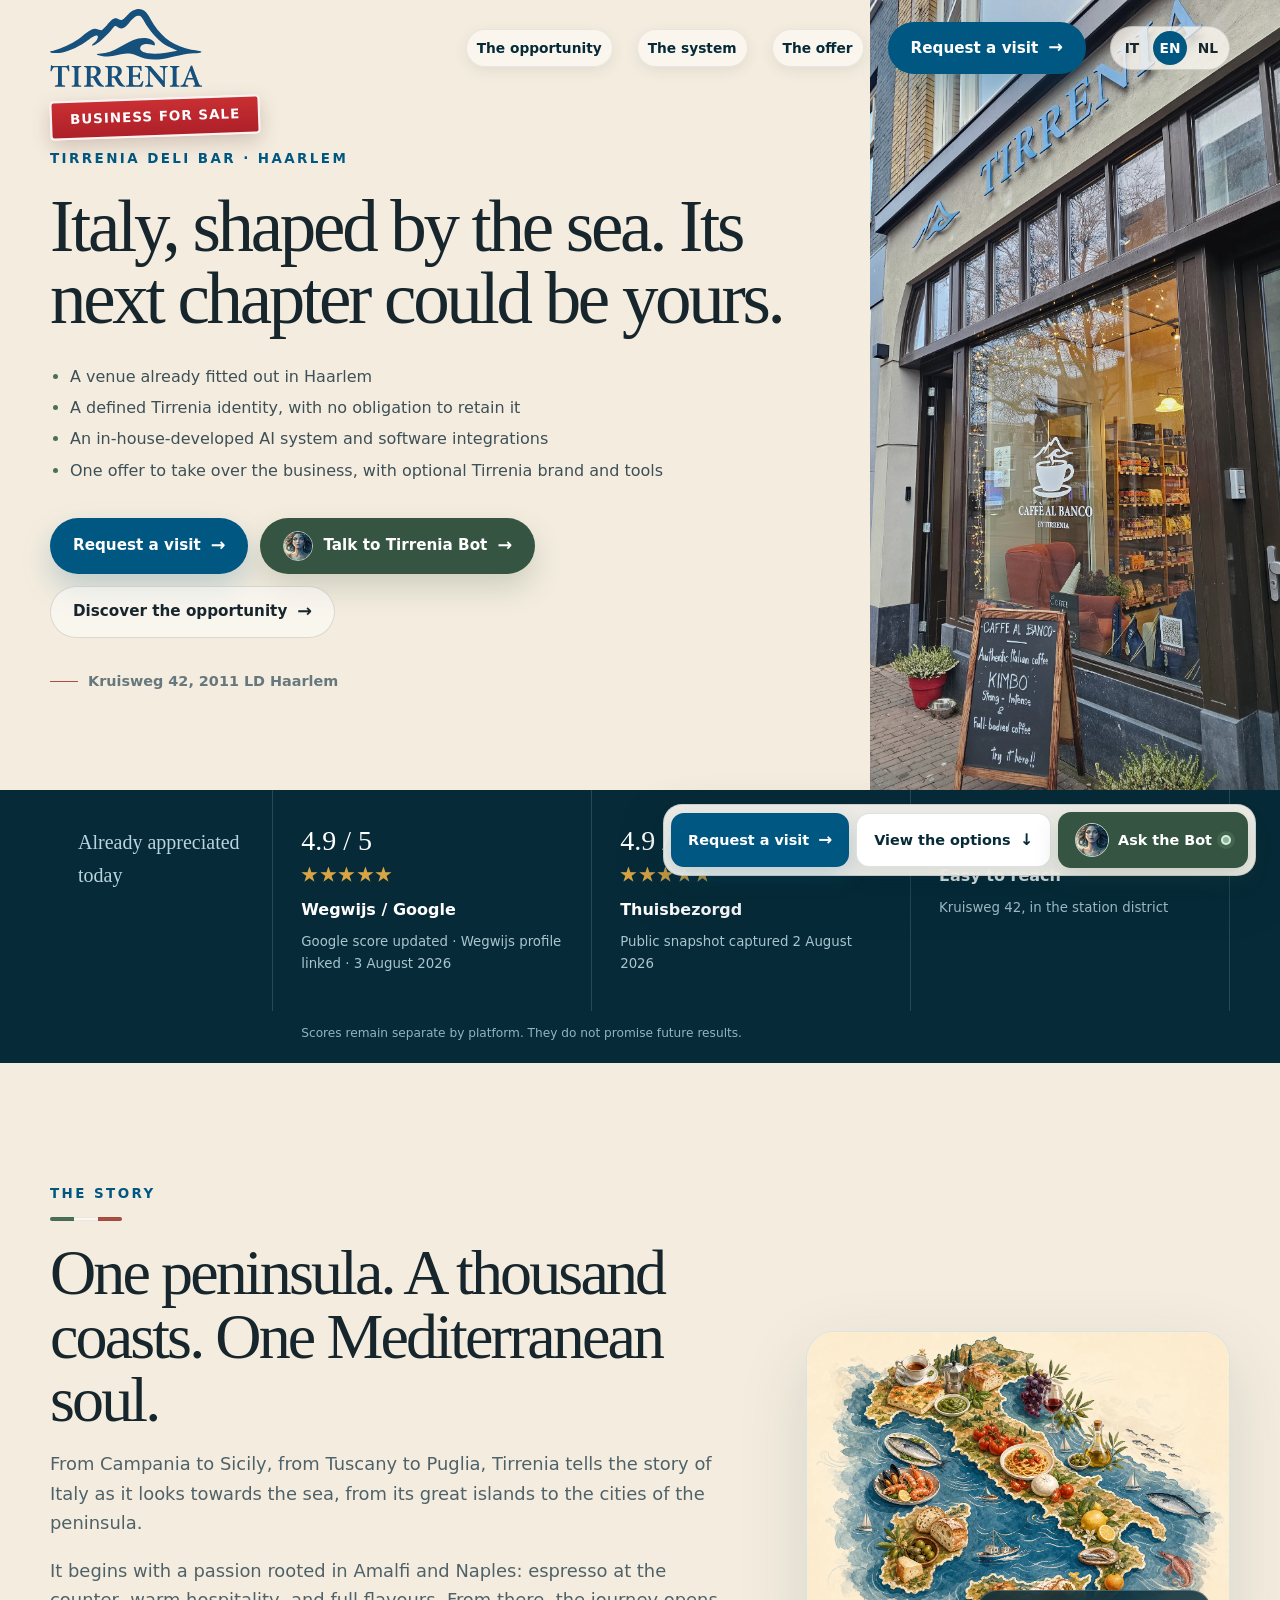
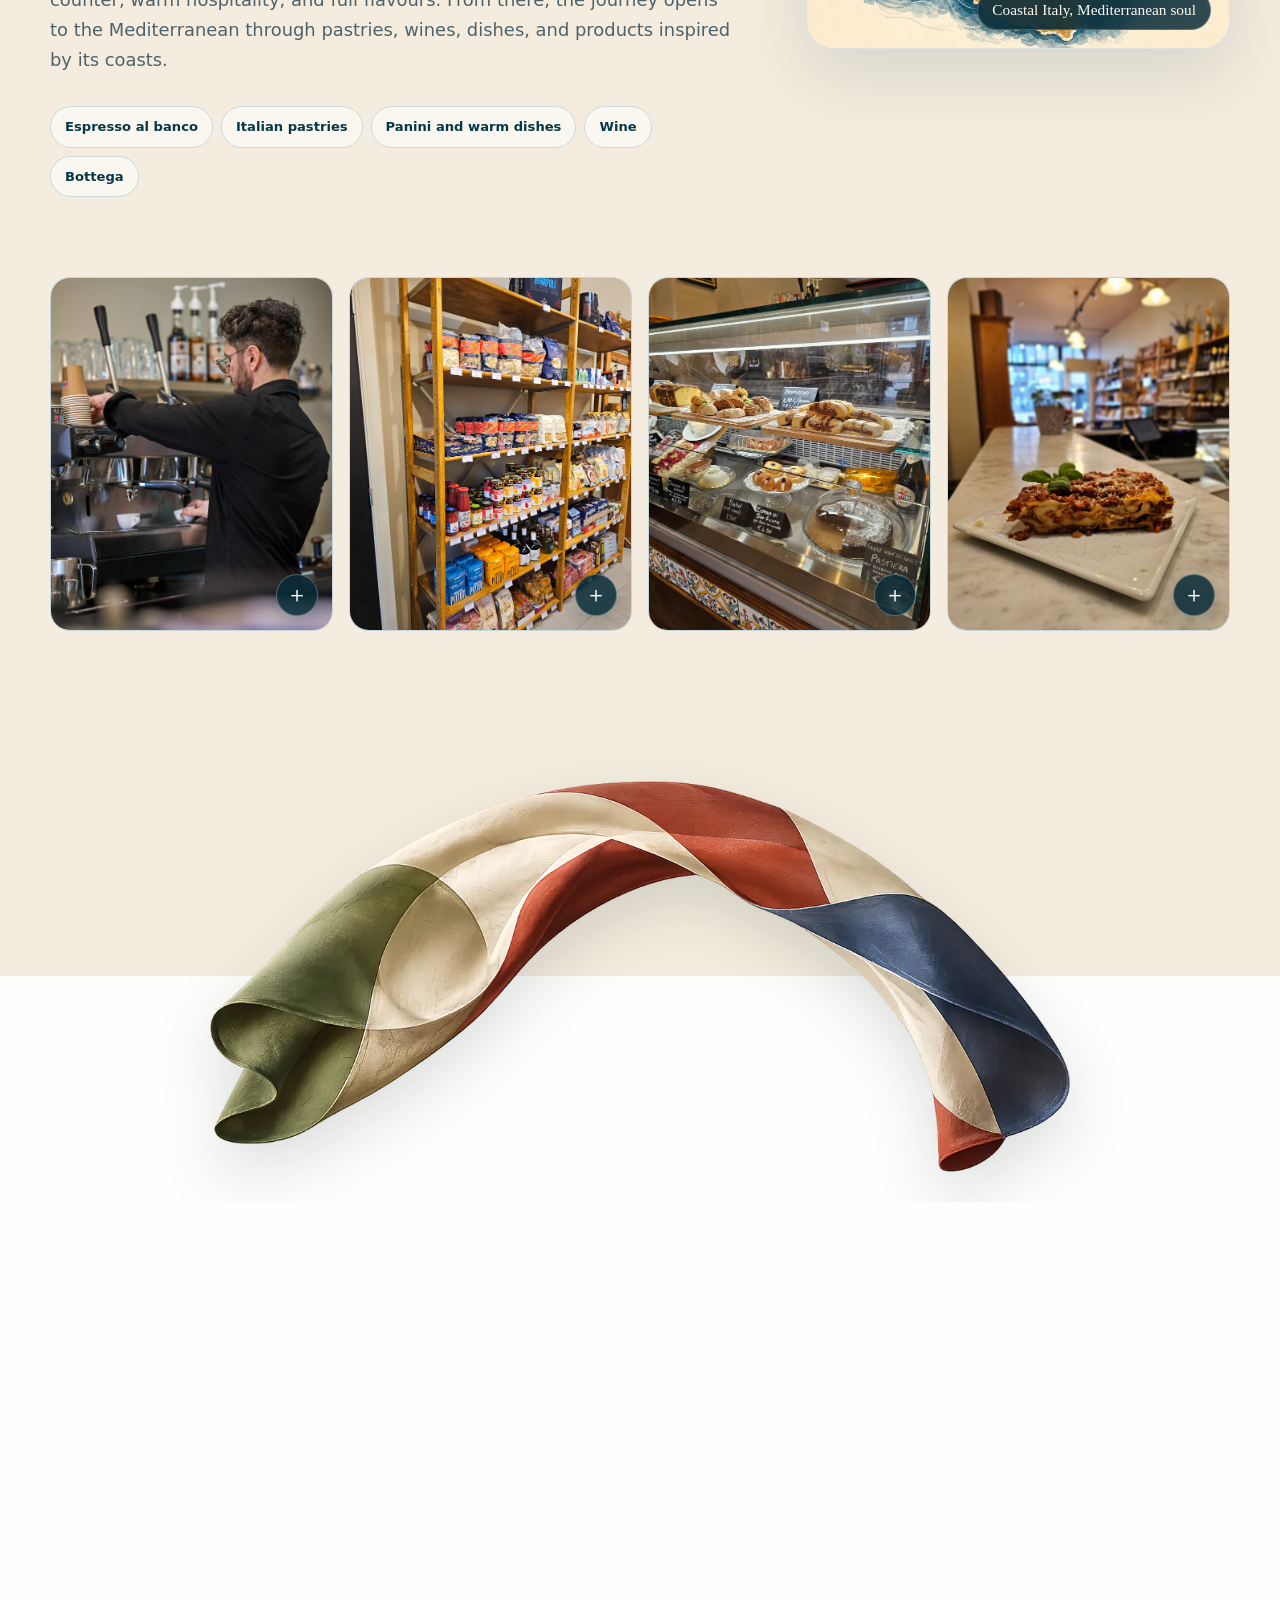
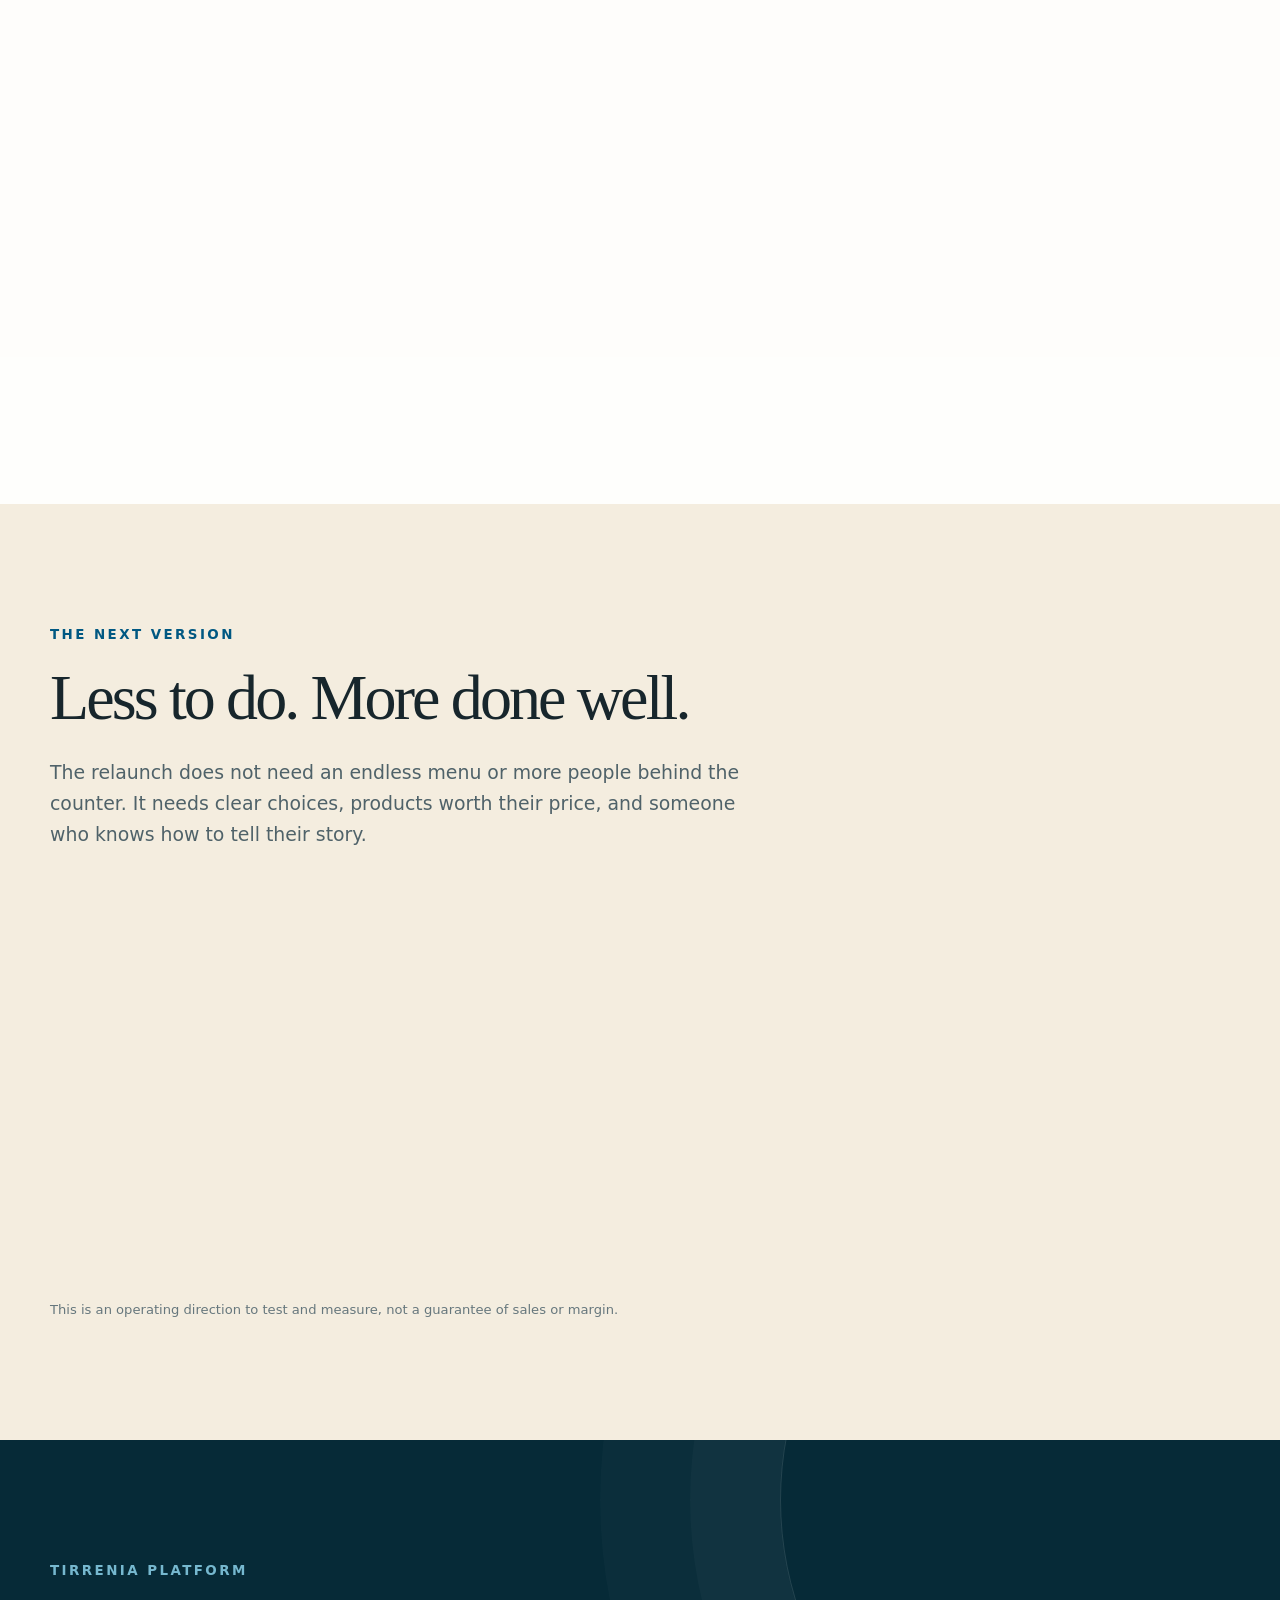
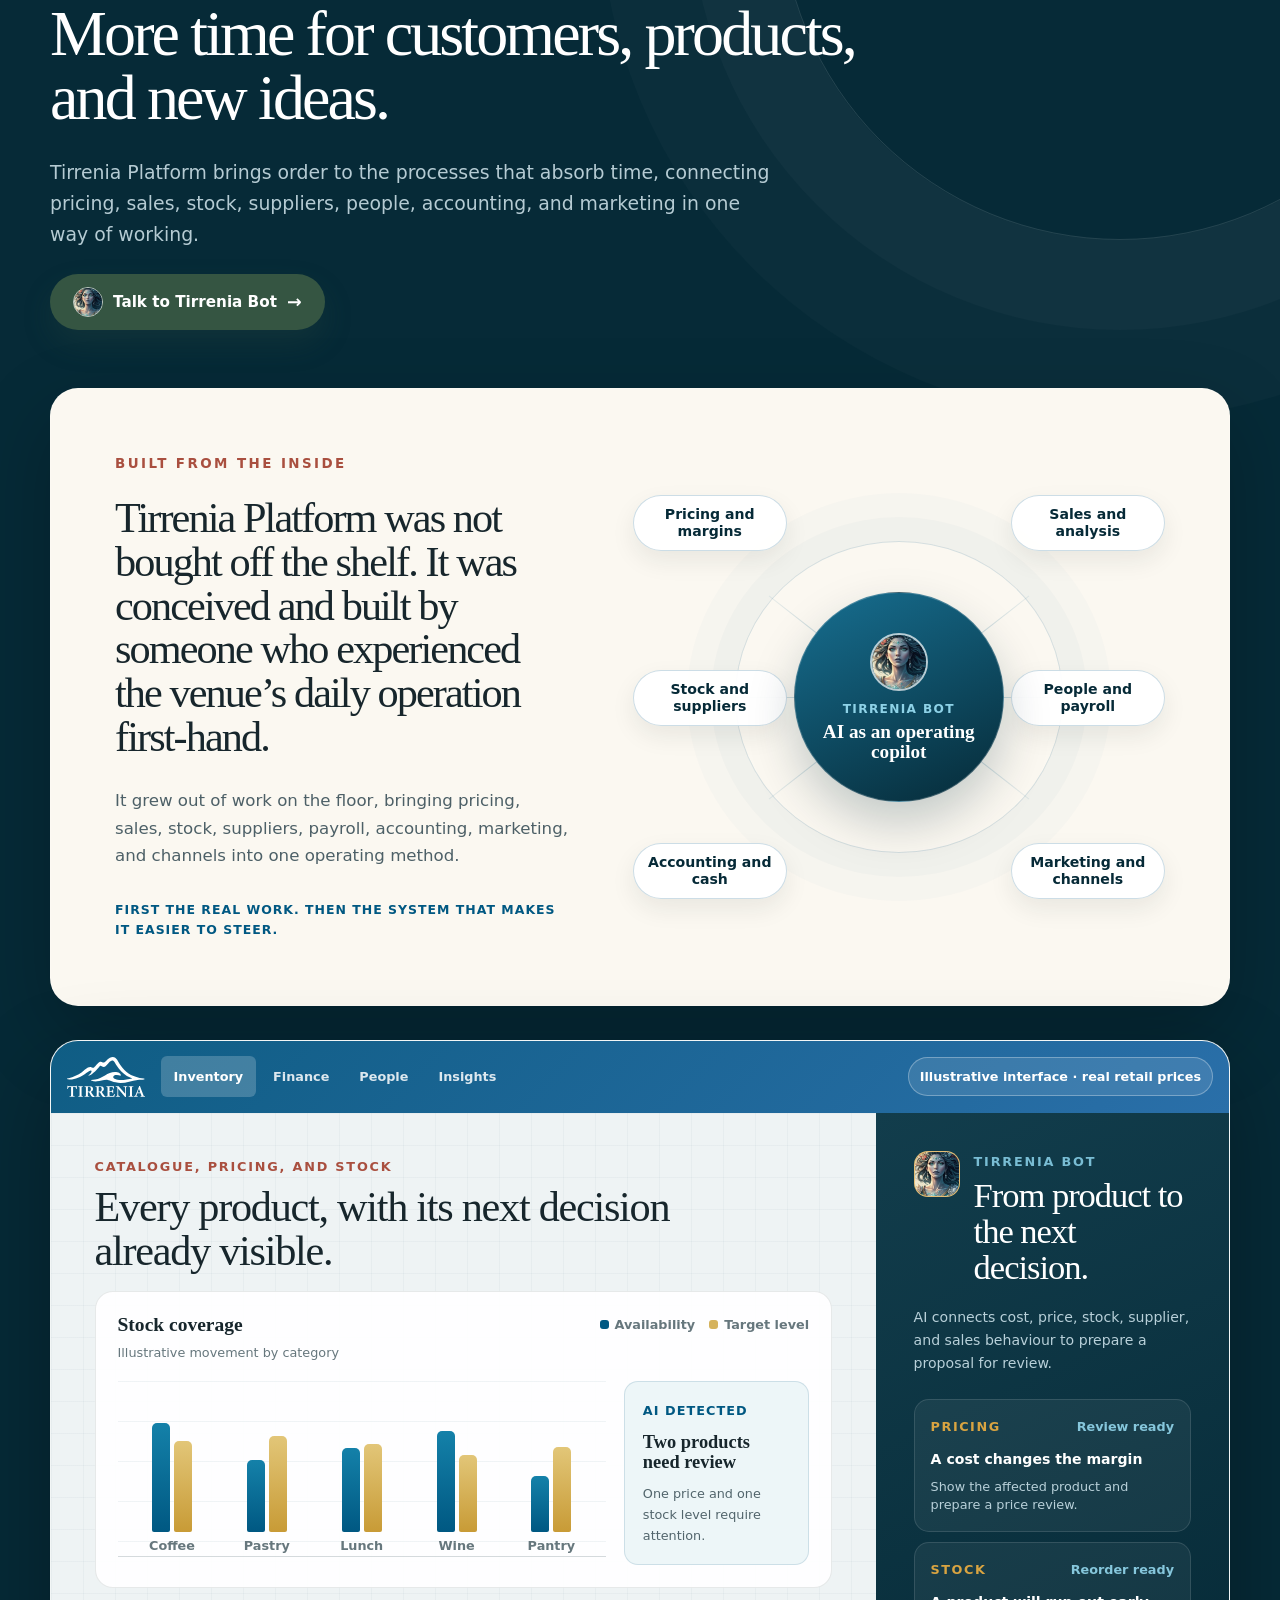
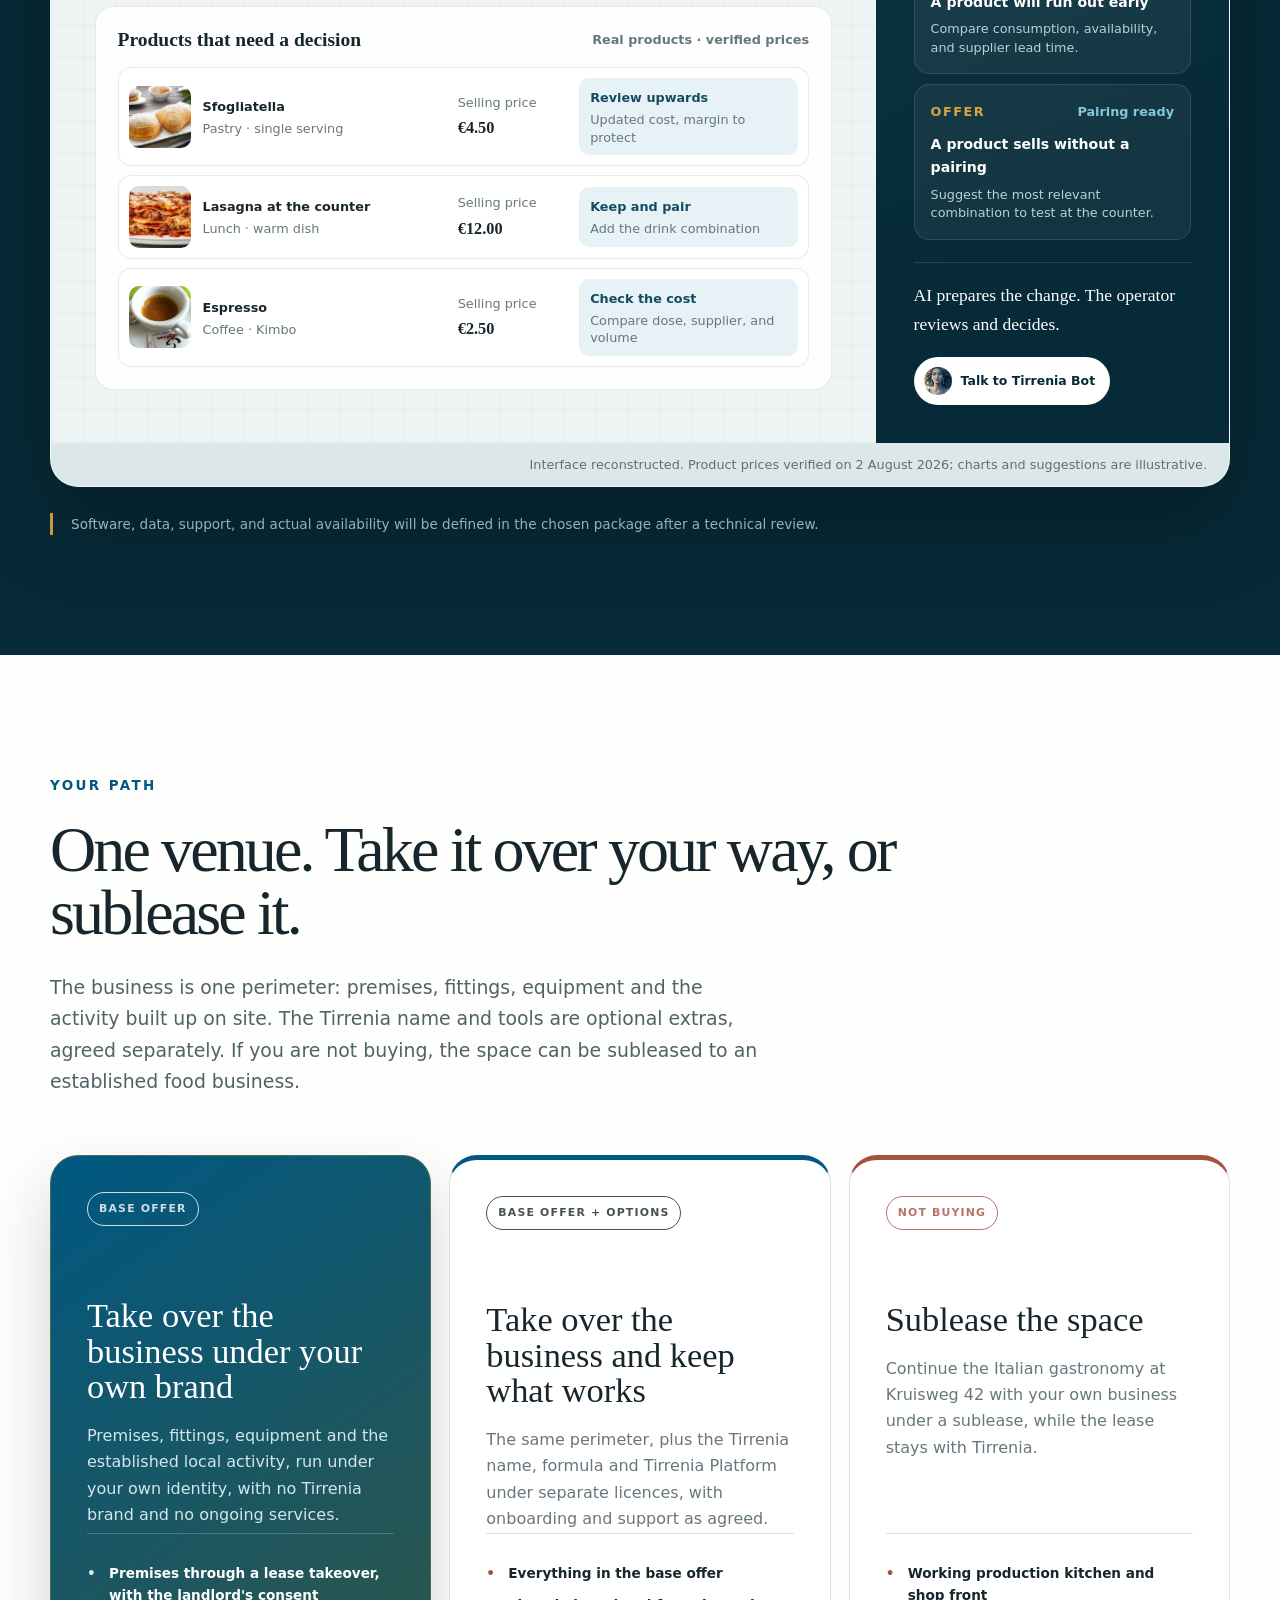
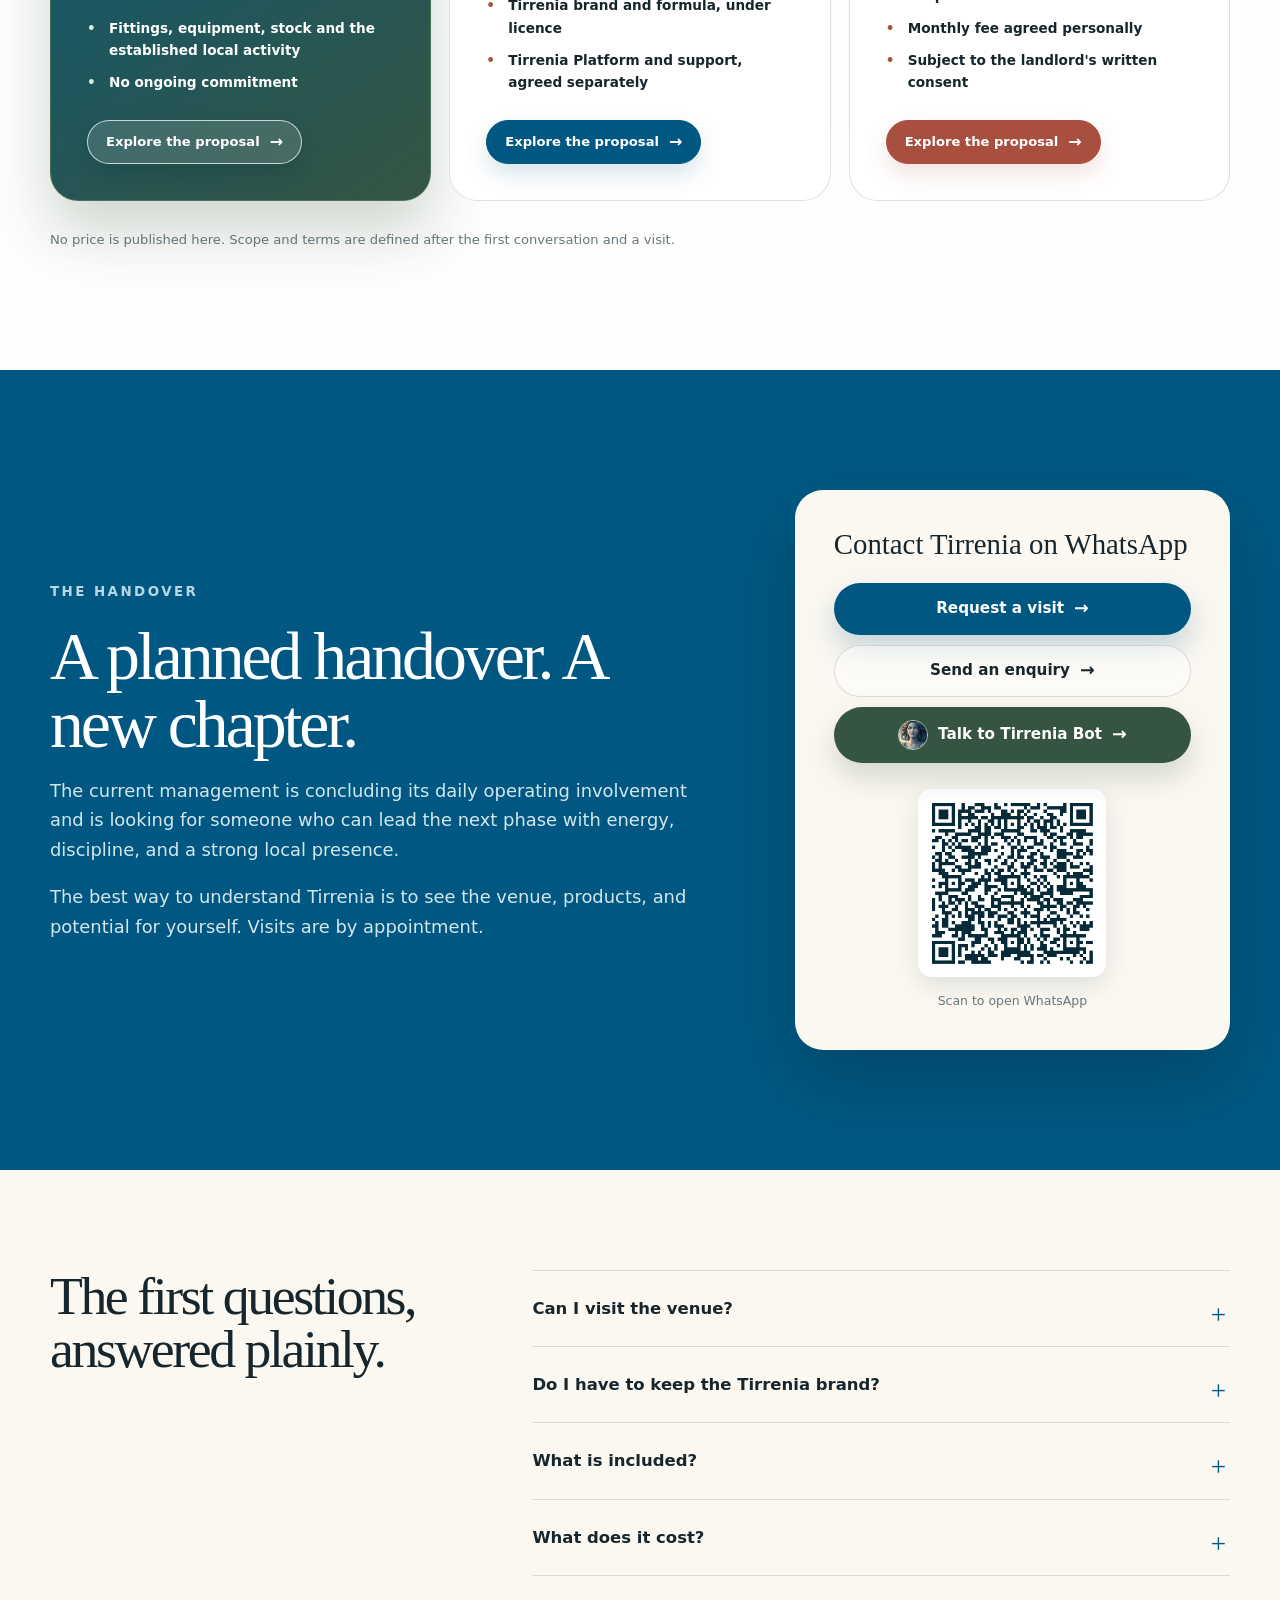
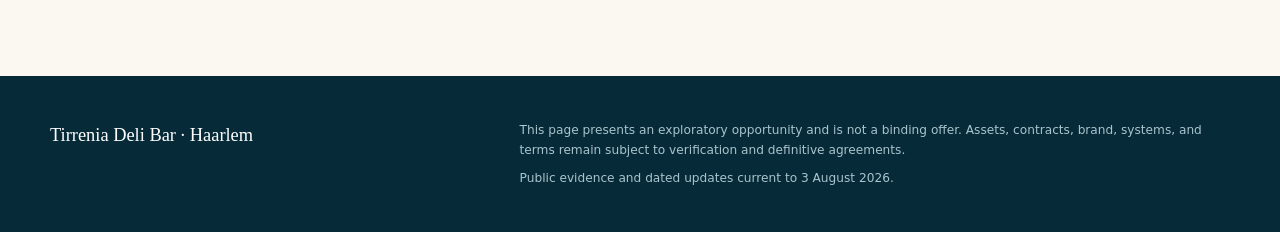
==== commit ef23a542: "Use Tirrenia Deli Bar on public pages" ====
--- a/en/index.html
+++ b/en/index.html
@@ -6,10 +6,10 @@
     <meta name="robots" content="noindex, nofollow, noarchive, nosnippet">
     <meta name="referrer" content="no-referrer">
     <meta name="theme-color" content="#f4eddf">
-    <title>Tirrenia Haarlem | The next chapter</title>
+    <title>Tirrenia Deli Bar Haarlem | The next chapter</title>
     <meta name="description" content="A real Italian venue, a distinctive concept, and a clear way to write Tirrenia’s next chapter in Haarlem: take over the business, or sublease the space.">
     <meta property="og:type" content="website">
-    <meta property="og:title" content="Tirrenia Haarlem | The next chapter">
+    <meta property="og:title" content="Tirrenia Deli Bar Haarlem | The next chapter">
     <meta property="og:description" content="A real Italian venue, a distinctive concept, and a clear way to write Tirrenia’s next chapter in Haarlem: take over the business, or sublease the space.">
     <meta property="og:url" content="https://next.tirrenia.eu/en/">
     <meta property="og:locale" content="en_GB">
@@ -27,10 +27,10 @@
     <a class="skip-link" href="#main-content">Skip to content</a>
     <header class="site-header">
       <div class="site-header__inner container">
-        <a class="brand-link" href="/en/" aria-label="Tirrenia, Caffè al Banco">
-          <img src="/assets/logo-tirrenia.svg" alt="Tirrenia" width="367" height="189">
+        <a class="brand-link" href="/en/" aria-label="Tirrenia Deli Bar">
+          <img src="/assets/logo-tirrenia.svg" alt="Tirrenia Deli Bar" width="367" height="189">
         </a>
-        <nav class="site-nav" aria-label="Tirrenia">
+        <nav class="site-nav" aria-label="Tirrenia Deli Bar">
           <a href="#opportunity">The opportunity</a>
           <a href="#system">The system</a>
           <a href="#paths">The offer</a>
@@ -47,7 +47,7 @@
       <p class="hero-ribbon"><span>BUSINESS FOR SALE</span></p>
       <div class="hero__content">
         <div class="hero__copy" data-reveal>
-          <p class="eyebrow">Tirrenia · Caffè al Banco · Haarlem</p>
+          <p class="eyebrow">Tirrenia Deli Bar · Haarlem</p>
           <h1>Italy, shaped by the sea. Its next chapter could be yours.</h1>
           <ul class="hero__points">
             <li>A venue already fitted out in Haarlem</li><li>A defined Tirrenia identity, with no obligation to retain it</li><li>An in-house-developed AI system and software integrations</li><li>One offer to take over the business, with optional Tirrenia brand and tools</li>
@@ -1087,7 +1087,7 @@
 
     <footer class="site-footer">
       <div class="site-footer__inner container">
-        <strong>Tirrenia · Caffè al Banco · Haarlem</strong>
+        <strong>Tirrenia Deli Bar · Haarlem</strong>
         <div>
           <p>This page presents an exploratory opportunity and is not a binding offer. Assets, contracts, brand, systems, and terms remain subject to verification and definitive agreements.</p>
           <p>Public evidence and dated updates current to 3 August 2026.</p>
